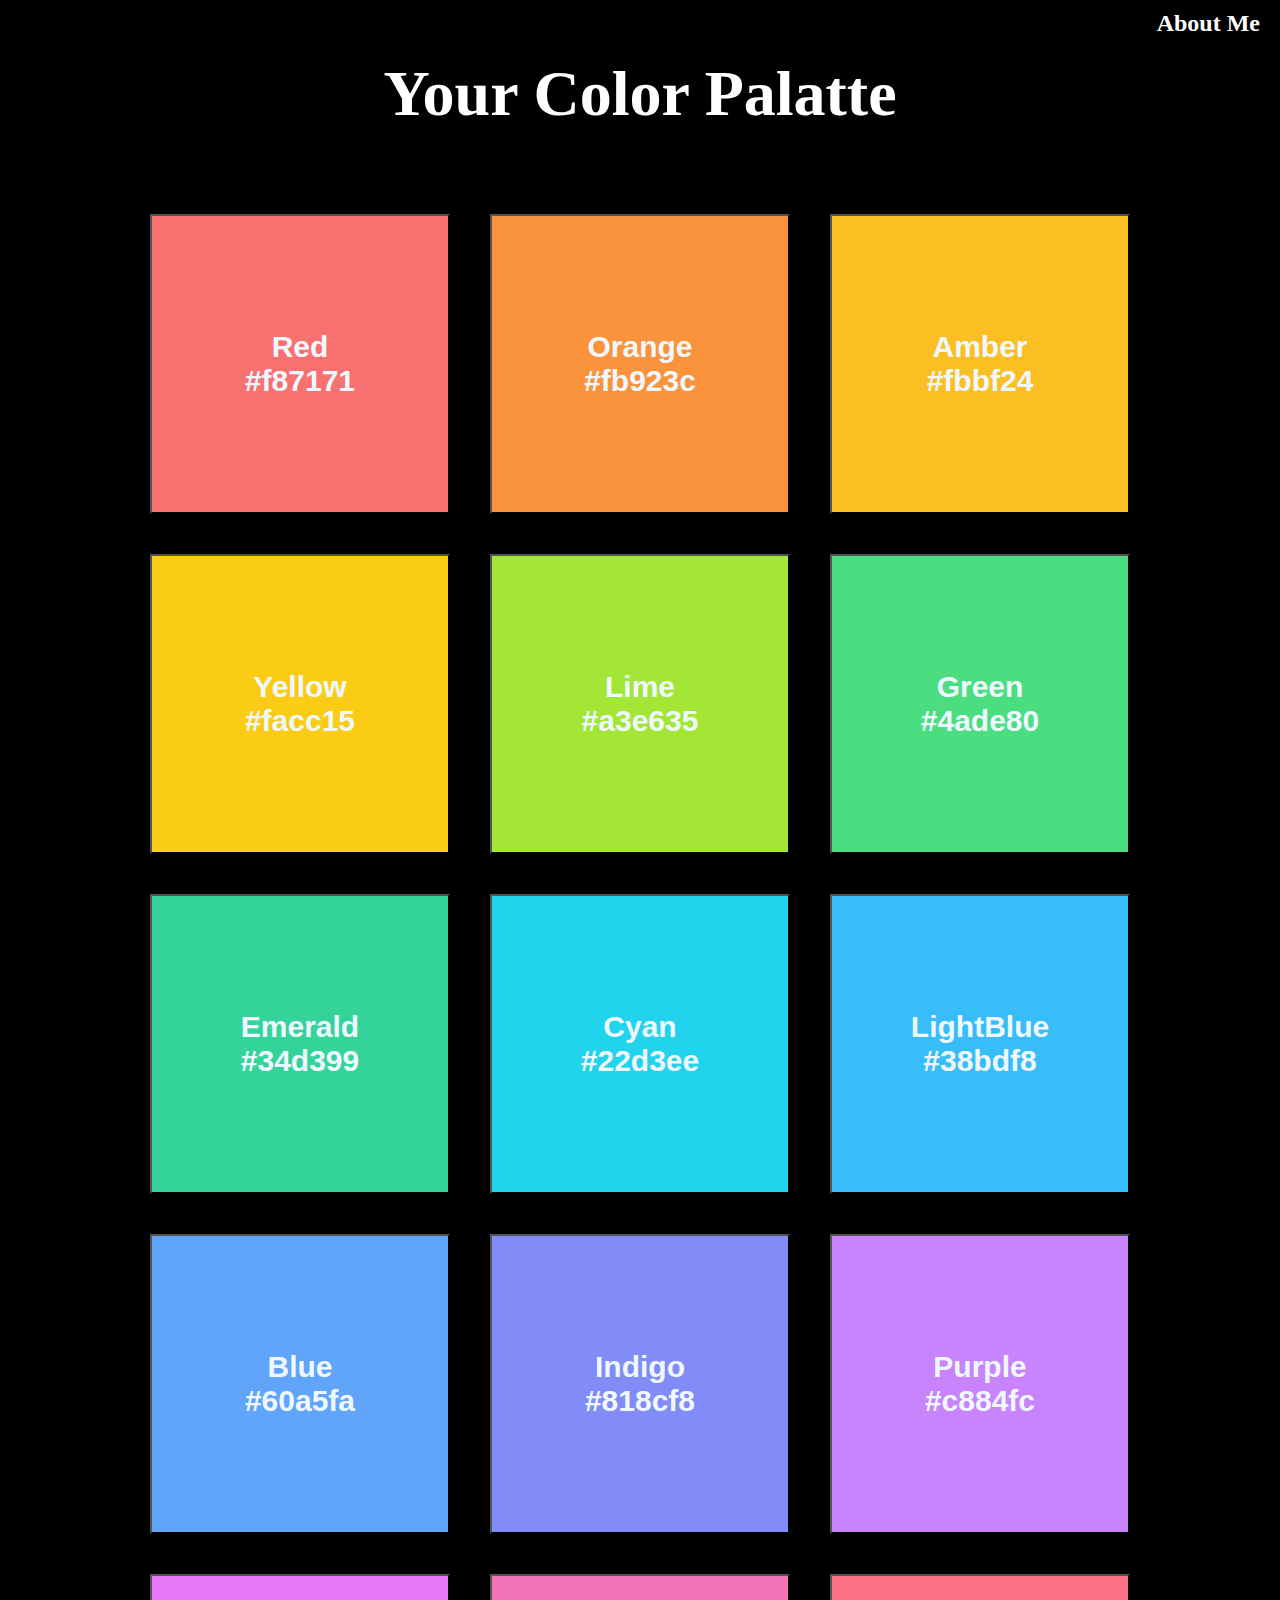
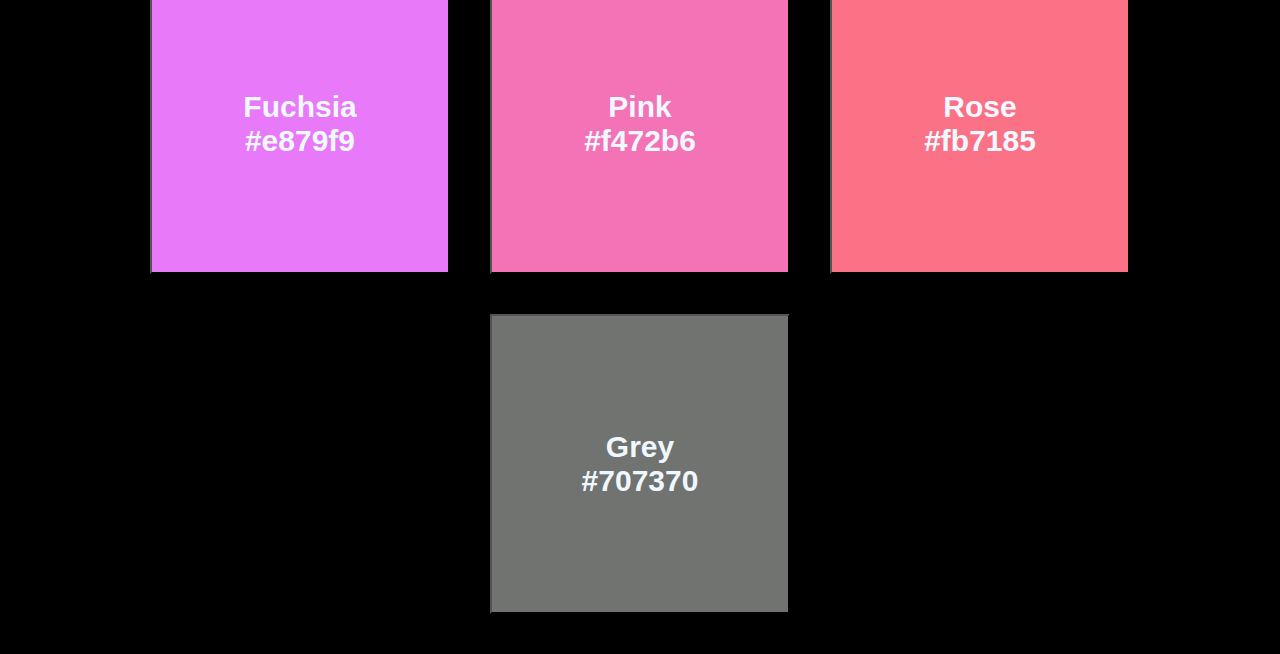
==== index.html @ 2b31de4a "Initial commit" ====
<!DOCTYPE html>
<html lang="en">
<head>
    <meta charset="UTF-8">
    <meta http-equiv="X-UA-Compatible" content="IE=edge">
    <meta name="viewport" content="width=device-width, initial-scale=1.0">
    <title>Document</title>
    <link rel="stylesheet" href="style.css">
</head>
<body>
    <a href="AboutMe.html" style="text-decoration: none">
        <h2 class="about">About Me</h2></a>
        <h1>Your Color Palatte</h1>
    <div class="container">
        <div class="cardContainer">
                <button class="btn"  style="background-color: #f87171;">Red<br>#f87171</button>
            </div>
            <div class="cardContainer">
                <button class="btn"  style="background-color: #fb923c;">Orange<br>#fb923c</button>
            </div>
            <div class="cardContainer">
                <button class="btn"  style="background-color: #fbbf24;">Amber<br>#fbbf24</button>
            </div>
            <div class="cardContainer">
                <button class="btn"  style="background-color: #facc15;">Yellow<br>#facc15</button>
            </div>
            <div class="cardContainer">
                <button class="btn"  style="background-color: #a3e635;">Lime<br>#a3e635</button>
            </div>
            <div class="cardContainer">
                <button class="btn"  style="background-color: #4ade80;">Green<br>#4ade80</button>
            </div>
            <div class="cardContainer">
                <button class="btn"  style="background-color: #34d399;">Emerald<br>#34d399</button>
            </div>
            <div class="cardContainer">
                <button class="btn"  style="background-color: #22d3ee;">Cyan<br>#22d3ee</button>
            </div>
            <div class="cardContainer">
                <button class="btn"  style="background-color: #38bdf8;">LightBlue<br>#38bdf8</button>
            </div>
            <div class="cardContainer">
                <button class="btn"  style="background-color: #60a5fa;">Blue<br>#60a5fa</button>
            </div>
            <div class="cardContainer">
                <button class="btn"  style="background-color: #818cf8;">Indigo<br>#818cf8</button>
            </div>
            <div class="cardContainer">
                <button class="btn"  style="background-color: #c884fc;">Purple<br>#c884fc</button>
            </div>
            <div class="cardContainer ">
                <button class="btn"  style="background-color: #e879f9;">Fuchsia<br>#e879f9</button>
            </div>
            <div class="cardContainer">
                <button class="btn"  style="background-color: #f472b6;">Pink<br>#f472b6</button>
            </div>
            <div class="cardContainer">
                <button class="btn"  style="background-color: #fb7185;">Rose<br>#fb7185</button>
            </div>
            <div class="cardContainer">
                <button class="btn" style="background-color: #707370" >Grey<br>#707370</button>
                
            </div>
        </div>
</body>
</html>
---- style.css ----
*{
    box-sizing: border-box;
}
body{
    margin: 0;
    background-color: black;
}
h1{
    text-align: center;
  font-size: 4rem;
  margin-top: 5px;
    color: #fff;
}

h2{
    text-align: right;
    color: #fff;
    align-content: center;
    align-items: center;
    margin-top: 10px;
    margin-right: 20px;
}
p{
    color: #fff;
    font-weight: 600;
}
.cardContainer{
    display: flex;
    flex-wrap: wrap;
    flex-direction: row;
    justify-content: center;

}
.container{
    padding: 20px;
    display: flex;
    flex-wrap: wrap;
    flex-direction: row;
    justify-content: center;
}
.btn{
    width: 300px;
    height: 300px;
    display: flex;
    flex-direction: column;
    justify-content: center;
    align-items: center;
    margin: 20px;
    color: aliceblue;
    font-weight: bold;
    font-size: 30px;
}
.btn:hover {
    transform: scale(1.1);
  }
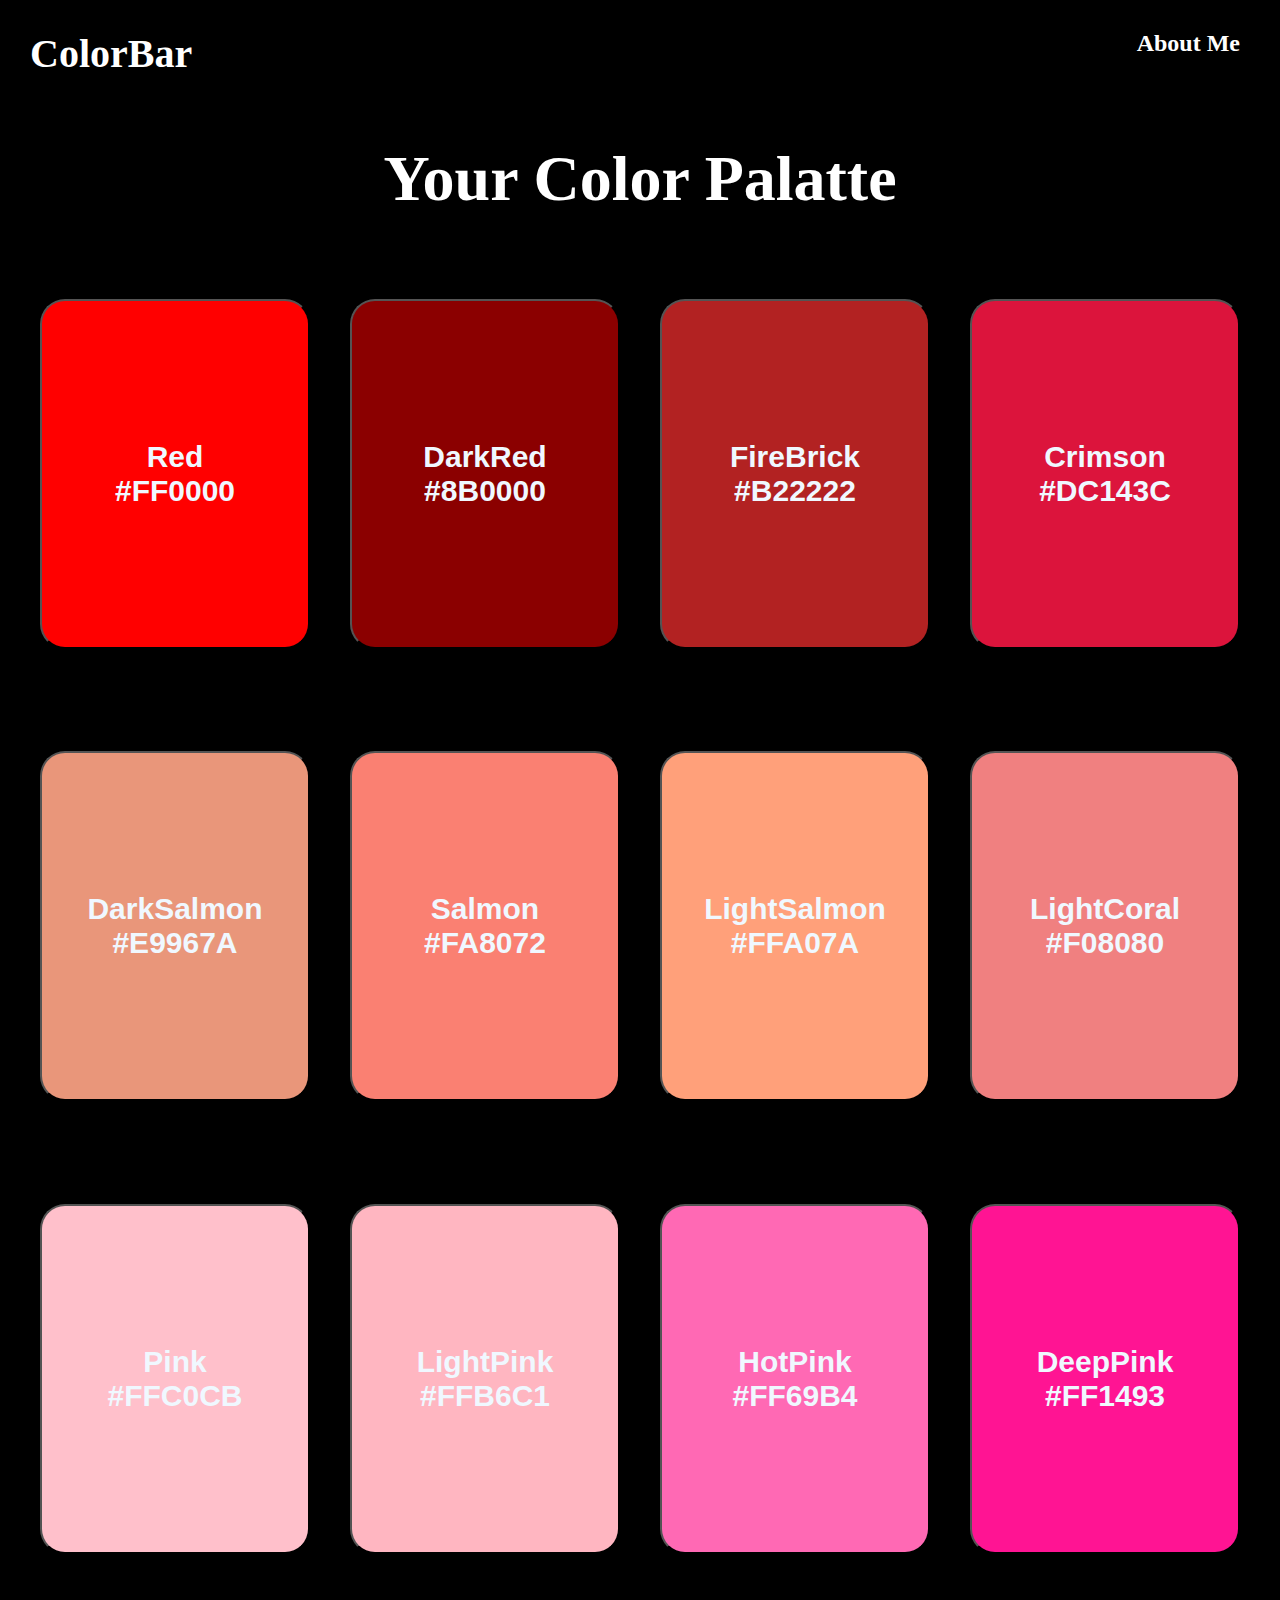
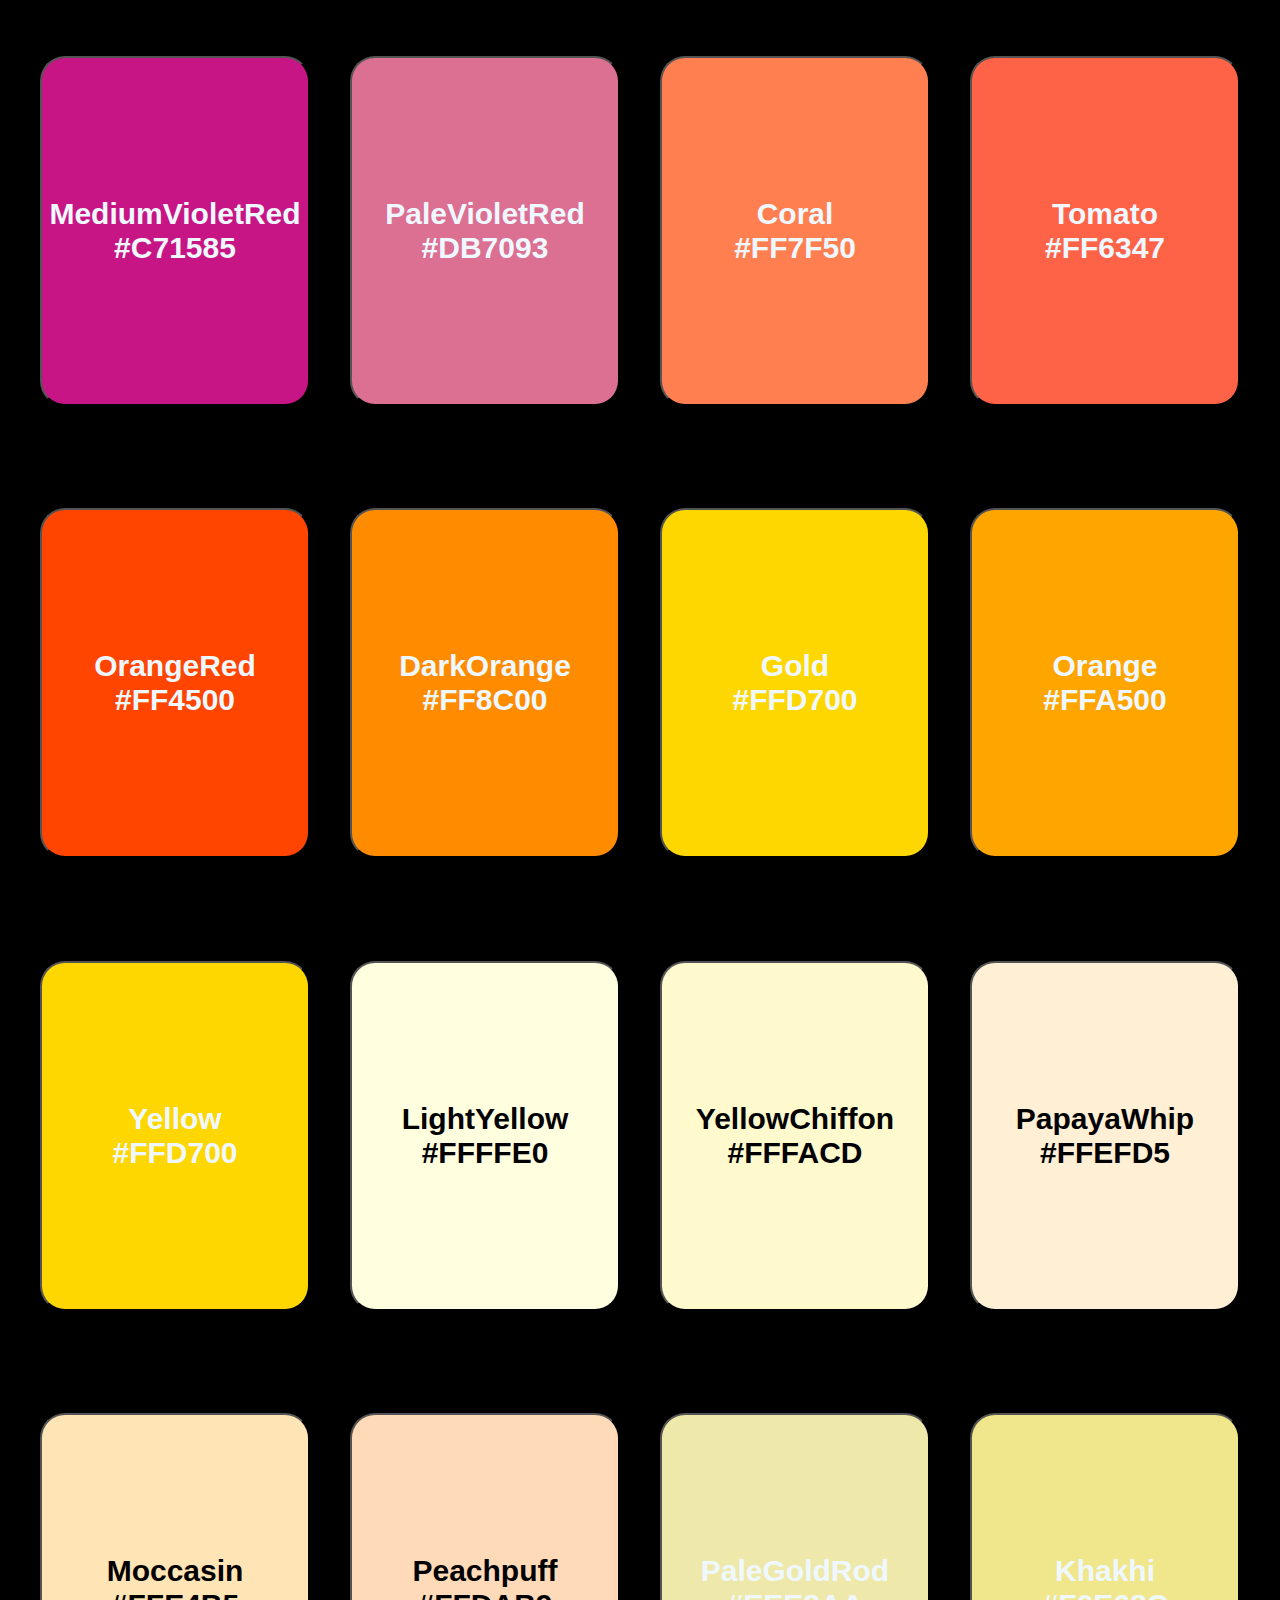
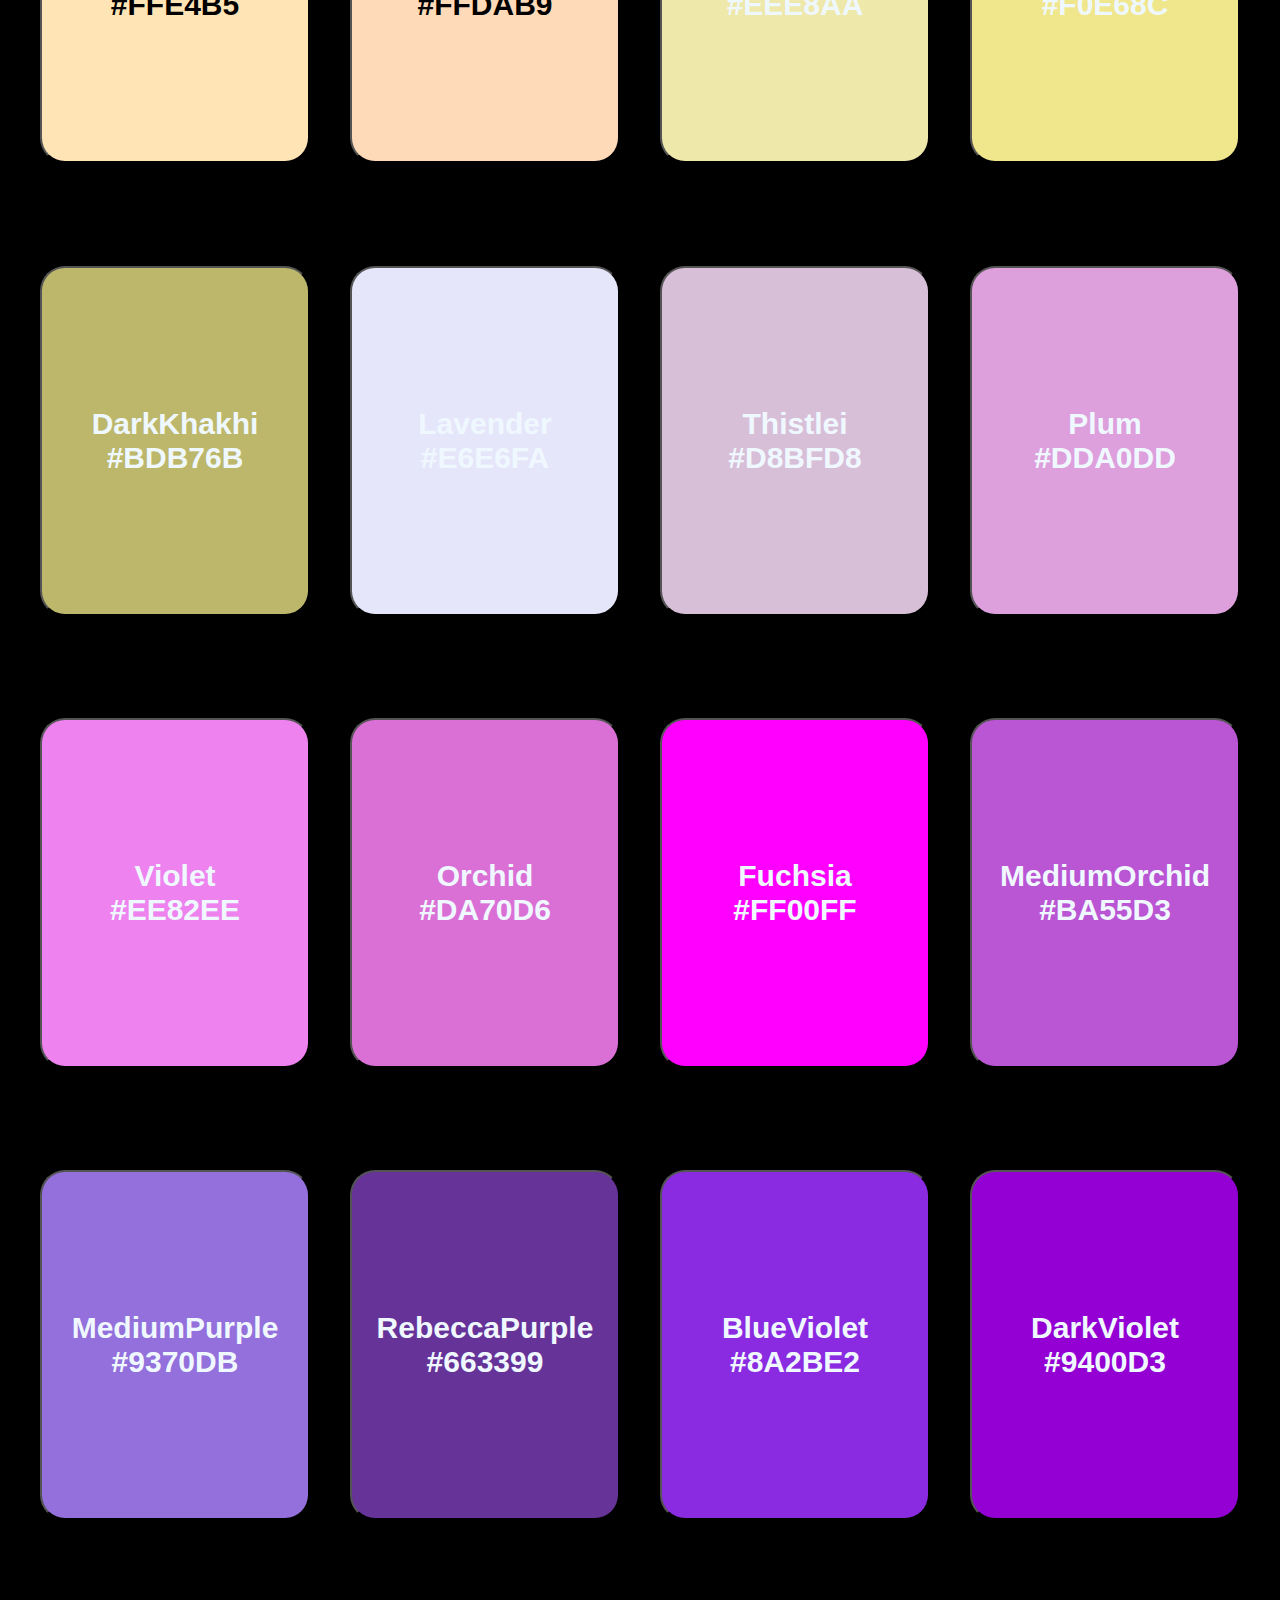
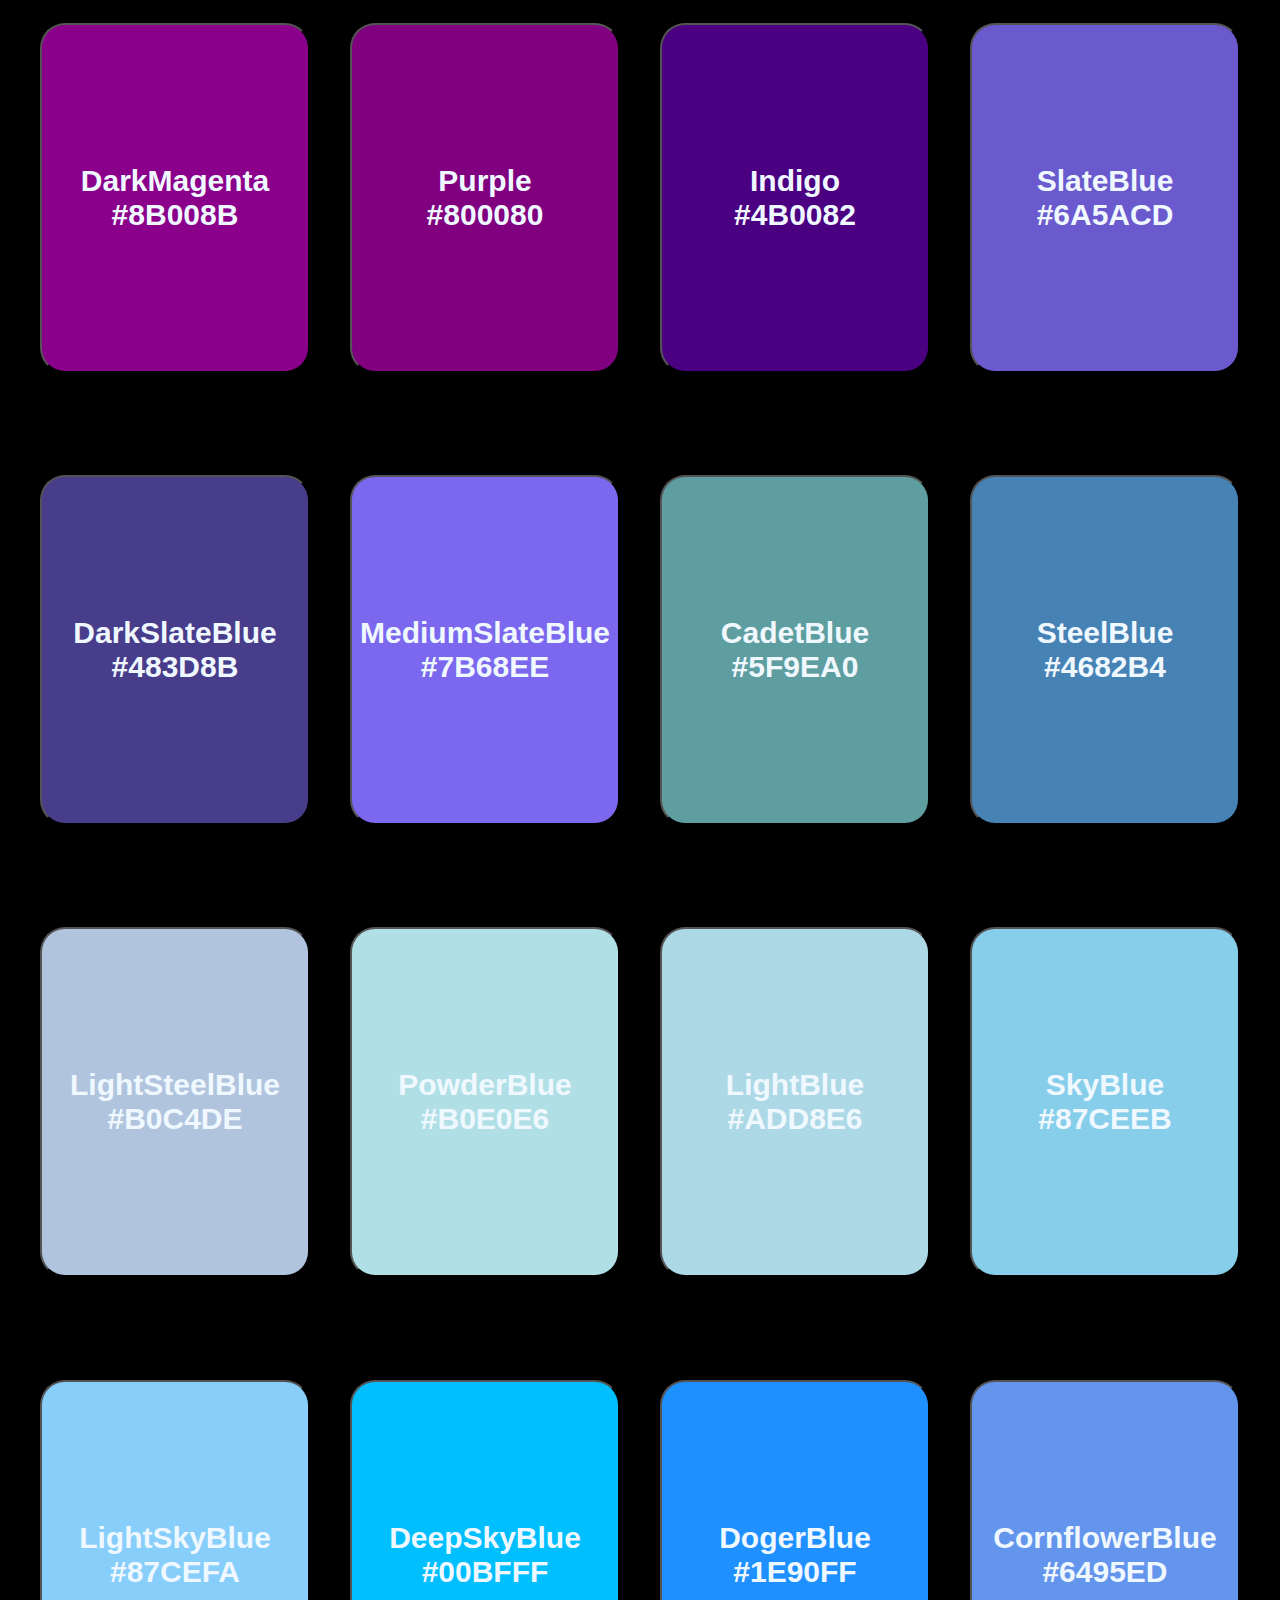
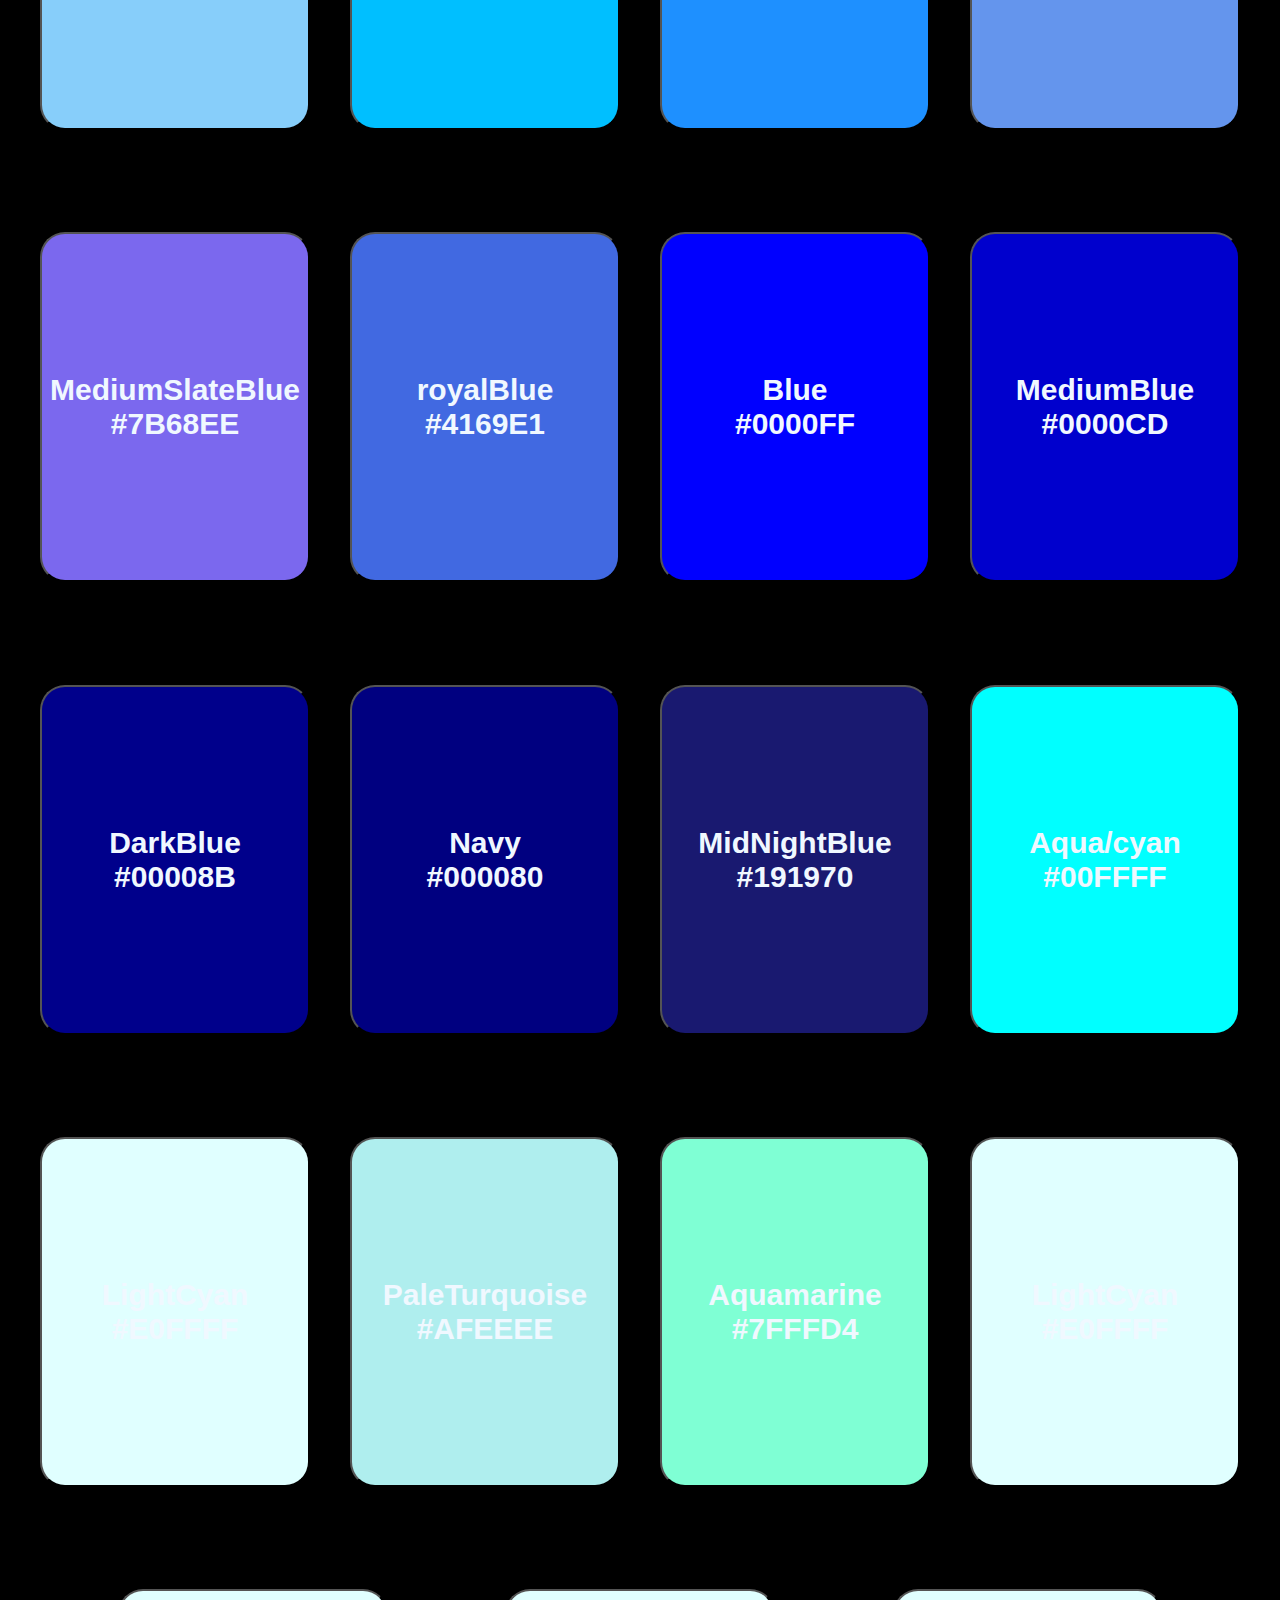
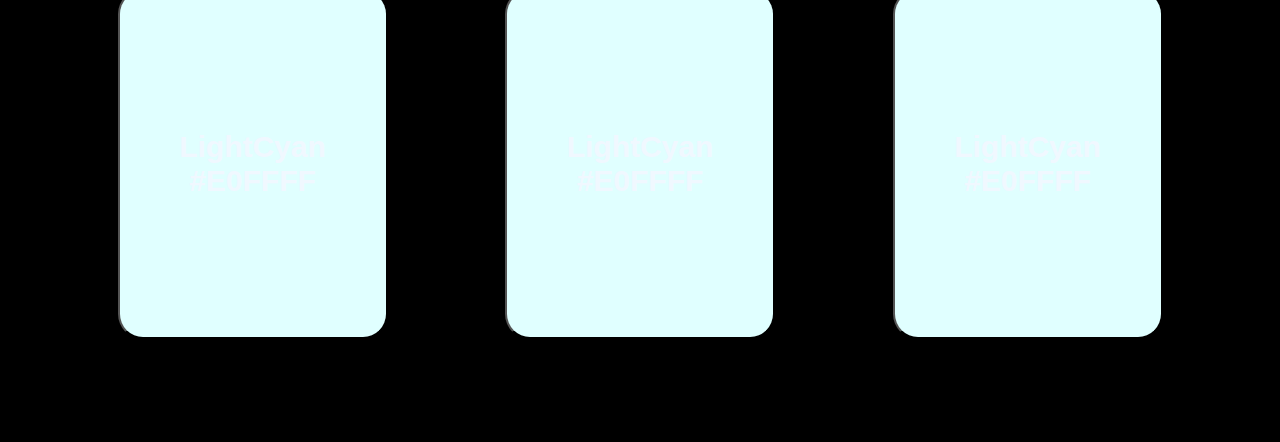
==== commit b4f9148f: "Adding new colors" ====
--- a/index.html
+++ b/index.html
@@ -4,63 +4,343 @@
     <meta charset="UTF-8">
     <meta http-equiv="X-UA-Compatible" content="IE=edge">
     <meta name="viewport" content="width=device-width, initial-scale=1.0">
-    <title>Document</title>
+    <title>ColorBar</title>
     <link rel="stylesheet" href="style.css">
+
+    <style>
+        /* width */
+        ::-webkit-scrollbar {
+          width: 20px;
+        }
+        
+        /* Track */
+        ::-webkit-scrollbar-track {
+          box-shadow: inset 0 0 5px grey; 
+          border-radius: 10px;
+        }
+         
+        /* Handle */
+        ::-webkit-scrollbar-thumb {
+          background: #D3D3D3; 
+          border-radius: 10px;
+        }
+        
+        /* Handle on hover */
+        ::-webkit-scrollbar-thumb:hover {
+          background:#808080; 
+        }
+        </style>
+
 </head>
 <body>
+    <nav class="navi">
+        <h3>ColorBar</h3>
     <a href="AboutMe.html" style="text-decoration: none">
-        <h2 class="about">About Me</h2></a>
+        <h2 class="about">About Me</h2></a></nav>
         <h1>Your Color Palatte</h1>
+
     <div class="container">
         <div class="cardContainer">
-                <button class="btn"  style="background-color: #f87171;">Red<br>#f87171</button>
-            </div>
-            <div class="cardContainer">
-                <button class="btn"  style="background-color: #fb923c;">Orange<br>#fb923c</button>
-            </div>
-            <div class="cardContainer">
-                <button class="btn"  style="background-color: #fbbf24;">Amber<br>#fbbf24</button>
-            </div>
-            <div class="cardContainer">
-                <button class="btn"  style="background-color: #facc15;">Yellow<br>#facc15</button>
-            </div>
-            <div class="cardContainer">
-                <button class="btn"  style="background-color: #a3e635;">Lime<br>#a3e635</button>
-            </div>
-            <div class="cardContainer">
-                <button class="btn"  style="background-color: #4ade80;">Green<br>#4ade80</button>
-            </div>
-            <div class="cardContainer">
-                <button class="btn"  style="background-color: #34d399;">Emerald<br>#34d399</button>
-            </div>
-            <div class="cardContainer">
-                <button class="btn"  style="background-color: #22d3ee;">Cyan<br>#22d3ee</button>
-            </div>
-            <div class="cardContainer">
-                <button class="btn"  style="background-color: #38bdf8;">LightBlue<br>#38bdf8</button>
-            </div>
-            <div class="cardContainer">
-                <button class="btn"  style="background-color: #60a5fa;">Blue<br>#60a5fa</button>
-            </div>
-            <div class="cardContainer">
-                <button class="btn"  style="background-color: #818cf8;">Indigo<br>#818cf8</button>
-            </div>
-            <div class="cardContainer">
-                <button class="btn"  style="background-color: #c884fc;">Purple<br>#c884fc</button>
-            </div>
+                <button class="btn" style="background-color: #FF0000;" data-color="#FF0000"> Red<br>#FF0000</button>
+                    <p class="copy_alert text">Copied✅</p> 
+            </div>
+            <div class="cardContainer">
+                <button class="btn"  style="background-color: #8B0000;" data-color="#8B0000">DarkRed<br>#8B0000</button>
+                <div><p class="copy_alert text">Copied✅</p></div>
+            </div>
+            <div class="cardContainer">
+                <button class="btn"  style="background-color: #B22222;" data-color="#B22222">FireBrick<br>#B22222</button>
+                <div><p class="copy_alert text">Copied✅</p></div>
+            </div>
+            <div class="cardContainer">
+                <button class="btn"  style="background-color: #DC143C;" data-color="#DC143C">Crimson<br>#DC143C</button>
+                <div><p class="copy_alert text">Copied✅</p></div>
+            </div>
+            <div class="cardContainer">
+                <button class="btn"  style="background-color: #E9967A;" data-color="#E9967A">DarkSalmon<br>#E9967A</button>
+                <div><p class="copy_alert text">Copied✅</p></div>
+            </div>
+            <div class="cardContainer">
+                <button class="btn"  style="background-color: #FA8072;" data-color="#FA8072">Salmon<br>#FA8072</button>
+                <div><p class="copy_alert text">Copied✅</p></div>
+            </div>
+            <div class="cardContainer">
+                <button class="btn"  style="background-color: #FFA07A;" data-color="#FFA07A">LightSalmon<br>#FFA07A</button>
+                <div><p class="copy_alert text">Copied✅</p></div>
+            </div>
+            <div class="cardContainer">
+                <button class="btn"  style="background-color: #F08080;" data-color="#F08080" >LightCoral<br>#F08080</button>
+                <p class="copy_alert text">Copied✅</p>
+            </div>
+
+            <div class="cardContainer">
+                <button class="btn"  style="background-color: #FFC0CB;" data-color="#FFC0CB">Pink<br>#FFC0CB</button>
+                <p class="copy_alert text">Copied✅</p>
+            </div>
+
+            <div class="cardContainer">
+                <button class="btn"  style="background-color: #FFB6C1;" data-color="#FFB6C1">LightPink<br>#FFB6C1</button>
+                <p class="copy_alert text">Copied✅</p>
+            </div>
+
+            <div class="cardContainer">
+                <button class="btn"  style="background-color: #FF69B4;" data-color="#FF69B4">HotPink<br>#FF69B4</button>
+                <div><p class="copy_alert text">Copied✅</p></div>
+            </div>
+
+            <div class="cardContainer">
+                <button class="btn"  style="background-color: #FF1493;" data-color="#FF1493">DeepPink<br>#FF1493</button>
+                <div><p class="copy_alert text">Copied✅</p></div>
+            </div>
+            <div class="cardContainer">
+                <button class="btn"  style="background-color: #C71585;" data-color="#C71585">MediumVioletRed<br>#C71585</button>
+                <div><p class="copy_alert text">Copied✅</p></div>
+            </div>
+
+            <div class="cardContainer">
+                <button class="btn"  style="background-color: #DB7093;" data-color="#DB7093">PaleVioletRed<br>#DB7093</button>
+                <div><p class="copy_alert text">Copied✅</p></div>
+
+            </div>
+
+            <div class="cardContainer">
+                <button class="btn"  style="background-color: #FF7F50;" data-color="#FF7F50">Coral<br>#FF7F50</button>
+                <div><p class="copy_alert text">Copied✅</p></div>
+            </div>
+
+            <div class="cardContainer">
+                <button class="btn"  style="background-color: #FF6347;" data-color="#FF6347">Tomato<br>#FF6347</button>
+                <div><p class="copy_alert text">Copied✅</p></div>
+            </div>
+
+            <div class="cardContainer">
+                <button class="btn"  style="background-color: #FF4500;" data-color="#FF4500">OrangeRed<br>#FF4500</button>
+                <div><p class="copy_alert text">Copied✅</p></div>
+            </div>
+
+            <div class="cardContainer">
+                <button class="btn"  style="background-color: #FF8C00;" data-color="#FF8C00">DarkOrange<br>#FF8C00</button>
+                <div><p class="copy_alert text">Copied✅</p></div>
+            </div>
+
             <div class="cardContainer ">
-                <button class="btn"  style="background-color: #e879f9;">Fuchsia<br>#e879f9</button>
-            </div>
-            <div class="cardContainer">
-                <button class="btn"  style="background-color: #f472b6;">Pink<br>#f472b6</button>
-            </div>
-            <div class="cardContainer">
-                <button class="btn"  style="background-color: #fb7185;">Rose<br>#fb7185</button>
-            </div>
-            <div class="cardContainer">
-                <button class="btn" style="background-color: #707370" >Grey<br>#707370</button>
-                
-            </div>
+                <button class="btn"  style="background-color: #FFD700;" data-color="#FFD700">Gold<br>#FFD700</button>
+                <div><p class="copy_alert text">Copied✅</p></div>
+            </div>
+
+            <div class="cardContainer">
+                <button class="btn"  style="background-color: #FFA500;" data-color="#FFA500">Orange<br>#FFA500</button>
+                <div><p class="copy_alert text">Copied✅</p></div>
+            </div>
+
+            <div class="cardContainer">
+                <button class="btn"  style="background-color: #FFD700;" data-color="#FFD700">Yellow<br>#FFD700</button>
+                <div><p class="copy_alert text">Copied✅</p></div>
+            </div>
+
+            <div class="cardContainer">
+                <button class="btn" style="background-color: #FFFFE0;color: black;" data-color="#FFFFE0" >LightYellow<br>#FFFFE0</button>
+                <div><p class="copy_alert text">Copied✅</p></div>
+            </div>
+            <div class="cardContainer">
+                <button class="btn" style="background-color: #FFFACD;color: black;" data-color="#FFFACD" >YellowChiffon<br>#FFFACD</button>
+                <div><p class="copy_alert text">Copied✅</p></div>
+            </div>
+            <div class="cardContainer">
+                <button class="btn" style="background-color: #FFEFD5;color: black;" data-color="#FFEFD5" >PapayaWhip<br>#FFEFD5</button>
+                <div><p class="copy_alert text">Copied✅</p></div>
+            </div>
+            <div class="cardContainer">
+                <button class="btn" style="background-color: #FFE4B5;color: black;" data-color="#FFE4B5" >Moccasin<br>#FFE4B5</button>
+                <div><p class="copy_alert text">Copied✅</p></div>
+            </div>
+            <div class="cardContainer">
+                <button class="btn" style="background-color: #FFDAB9;color: black;" data-color="#FFDAB9" >Peachpuff<br>#FFDAB9</button>
+                <div><p class="copy_alert text">Copied✅</p></div>
+            </div>
+            <div class="cardContainer">
+                <button class="btn" style="background-color: #EEE8AA;" data-color="#EEE8AA" >PaleGoldRod<br>#EEE8AA</button>
+                <div><p class="copy_alert text">Copied✅</p></div>
+            </div>
+            <div class="cardContainer">
+                <button class="btn" style="background-color: #F0E68C;" data-color="#F0E68C" >Khakhi<br>#F0E68C</button>
+                <div><p class="copy_alert text">Copied✅</p></div>
+            </div>
+            <div class="cardContainer">
+                <button class="btn" style="background-color: #BDB76B;" data-color="#BDB76B" >DarkKhakhi<br>#BDB76B</button>
+                <div><p class="copy_alert text">Copied✅</p></div>
+            </div>
+            <div class="cardContainer">
+                <button class="btn" style="background-color: #E6E6FA;" data-color="#E6E6FA" >Lavender<br>#E6E6FA</button>
+                <div><p class="copy_alert text">Copied✅</p></div>
+            </div>
+            <div class="cardContainer">
+                <button class="btn" style="background-color: #D8BFD8;" data-color="#D8BFD8" >Thistlei<br>#D8BFD8</button>
+                <div><p class="copy_alert text">Copied✅</p></div>
+            </div>
+            <div class="cardContainer">
+                <button class="btn" style="background-color: #DDA0DD;" data-color="#DDA0DD" >Plum<br>#DDA0DD</button>
+                <div><p class="copy_alert text">Copied✅</p></div>
+            </div>
+            <div class="cardContainer">
+                <button class="btn" style="background-color: #EE82EE;" data-color="#EE82EE" >Violet<br>#EE82EE</button>
+                <div><p class="copy_alert text">Copied✅</p></div>
+            </div>
+            <div class="cardContainer">
+                <button class="btn" style="background-color: #DA70D6;" data-color="#DA70D6" >Orchid<br>#DA70D6</button>
+                <div><p class="copy_alert text">Copied✅</p></div>
+            </div>
+            <div class="cardContainer">
+                <button class="btn" style="background-color: #FF00FF;" data-color="#FF00FF" >Fuchsia<br>#FF00FF</button>
+                <div><p class="copy_alert text">Copied✅</p></div>
+            </div>
+            <div class="cardContainer">
+                <button class="btn" style="background-color: #BA55D3;" data-color="#BA55D3" >MediumOrchid<br>#BA55D3</button>
+                <div><p class="copy_alert text">Copied✅</p></div>
+            </div>
+            <div class="cardContainer">
+                <button class="btn" style="background-color: #9370DB;" data-color="#9370DB" >MediumPurple<br>#9370DB</button>
+                <div><p class="copy_alert text">Copied✅</p></div>
+            </div>
+            <div class="cardContainer">
+                <button class="btn" style="background-color: #663399;" data-color="#663399" >RebeccaPurple<br>#663399</button>
+                <div><p class="copy_alert text">Copied✅</p></div>
+            </div>
+            <div class="cardContainer">
+                <button class="btn" style="background-color: 	#8A2BE2;" data-color="#8A2BE2" >BlueViolet<br>#8A2BE2</button>
+                <div><p class="copy_alert text">Copied✅</p></div>
+            </div>
+            <div class="cardContainer">
+                <button class="btn" style="background-color: 	#9400D3;" data-color="#9400D3" >DarkViolet<br>#9400D3</button>
+                <div><p class="copy_alert text">Copied✅</p></div>
+            </div>
+            <div class="cardContainer">
+                <button class="btn" style="background-color: 	#8B008B;" data-color="#8B008B" >DarkMagenta<br>#8B008B</button>
+                <div><p class="copy_alert text">Copied✅</p></div>
+            </div>
+            <div class="cardContainer">
+                <button class="btn" style="background-color: 	#800080;" data-color="#800080" >Purple<br>#800080</button>
+                <div><p class="copy_alert text">Copied✅</p></div>
+            </div>
+            <div class="cardContainer">
+                <button class="btn" style="background-color: 	#4B0082;" data-color="#4B0082" >Indigo<br>#4B0082</button>
+                <div><p class="copy_alert text">Copied✅</p></div>
+            </div>
+            <div class="cardContainer">
+                <button class="btn" style="background-color: 	#6A5ACD;" data-color="#6A5ACD" >SlateBlue<br>#6A5ACD</button>
+                <div><p class="copy_alert text">Copied✅</p></div>
+            </div>
+            <div class="cardContainer">
+                <button class="btn" style="background-color: 	#483D8B;" data-color="#483D8B" >DarkSlateBlue<br>#483D8B</button>
+                <div><p class="copy_alert text">Copied✅</p></div>
+            </div>
+            <div class="cardContainer">
+                <button class="btn" style="background-color: 	#7B68EE;" data-color="#7B68EE" >MediumSlateBlue<br>#7B68EE</button>
+                <div><p class="copy_alert text">Copied✅</p></div>
+            </div>
+            <div class="cardContainer">
+                <button class="btn" style="background-color: 	#5F9EA0;" data-color="#5F9EA0" >CadetBlue<br>#5F9EA0</button>
+                <div><p class="copy_alert text">Copied✅</p></div>
+            </div>
+            <div class="cardContainer">
+                <button class="btn" style="background-color: 	#4682B4;" data-color="#4682B4" >SteelBlue<br>#4682B4</button>
+                <div><p class="copy_alert text">Copied✅</p></div>
+            </div>
+            <div class="cardContainer">
+                <button class="btn" style="background-color: 	#B0C4DE;" data-color="#B0C4DE" >LightSteelBlue<br>#B0C4DE</button>
+                <div><p class="copy_alert text">Copied✅</p></div>
+            </div>
+            <div class="cardContainer">
+                <button class="btn" style="background-color: 	#B0E0E6;" data-color="#B0E0E6" >PowderBlue<br>#B0E0E6</button>
+                <div><p class="copy_alert text">Copied✅</p></div>
+            </div>
+            <div class="cardContainer">
+                <button class="btn" style="background-color: 	#ADD8E6;" data-color="#ADD8E6" >LightBlue<br>#ADD8E6</button>
+                <div><p class="copy_alert text">Copied✅</p></div>
+            </div>
+            <div class="cardContainer">
+                <button class="btn" style="background-color: 	#87CEEB;" data-color="#87CEEB" >SkyBlue<br>#87CEEB</button>
+                <div><p class="copy_alert text">Copied✅</p></div>
+            </div>
+            <div class="cardContainer">
+                <button class="btn" style="background-color: 	#87CEFA;" data-color="#87CEFA" >LightSkyBlue<br>#87CEFA</button>
+                <div><p class="copy_alert text">Copied✅</p></div>
+            </div>
+            <div class="cardContainer">
+                <button class="btn" style="background-color: 	#00BFFF;" data-color="#00BFFF" >DeepSkyBlue<br>#00BFFF</button>
+                <div><p class="copy_alert text">Copied✅</p></div>
+            </div>
+            <div class="cardContainer">
+                <button class="btn" style="background-color: 	#1E90FF;" data-color="#1E90FF" >DogerBlue<br>#1E90FF</button>
+                <div><p class="copy_alert text">Copied✅</p></div>
+            </div>
+            <div class="cardContainer">
+                <button class="btn" style="background-color: 	#6495ED;" data-color="#6495ED" >CornflowerBlue<br>#6495ED</button>
+                <div><p class="copy_alert text">Copied✅</p></div>
+            </div>
+            <div class="cardContainer">
+                <button class="btn" style="background-color: 	#7B68EE;" data-color="#7B68EE" >MediumSlateBlue<br>#7B68EE</button>
+                <div><p class="copy_alert text">Copied✅</p></div>
+            </div>
+            <div class="cardContainer">
+                <button class="btn" style="background-color: 	#4169E1;" data-color="#4169E1" >royalBlue<br>#4169E1</button>
+                <div><p class="copy_alert text">Copied✅</p></div>
+            </div>
+            <div class="cardContainer">
+                <button class="btn" style="background-color: 	#0000FF;" data-color="#0000FF" >Blue<br>#0000FF</button>
+                <div><p class="copy_alert text">Copied✅</p></div>
+            </div>
+            <div class="cardContainer">
+                <button class="btn" style="background-color: 	#0000CD;" data-color="#0000CD" >MediumBlue<br>#0000CD</button>
+                <div><p class="copy_alert text">Copied✅</p></div>
+            </div>
+            <div class="cardContainer">
+                <button class="btn" style="background-color: 	#00008B;" data-color="#00008B" >DarkBlue<br>#00008B</button>
+                <div><p class="copy_alert text">Copied✅</p></div>
+            </div>
+            <div class="cardContainer">
+                <button class="btn" style="background-color: 	#000080;" data-color="#000080" >Navy<br>#000080</button>
+                <div><p class="copy_alert text">Copied✅</p></div>
+            </div>
+            <div class="cardContainer">
+                <button class="btn" style="background-color: 	#191970;" data-color="#191970" >MidNightBlue<br>#191970</button>
+                <div><p class="copy_alert text">Copied✅</p></div>
+            </div>
+            <div class="cardContainer">
+                <button class="btn" style="background-color: 	#00FFFF;" data-color="#00FFFF" >Aqua/cyan<br>#00FFFF</button>
+                <div><p class="copy_alert text">Copied✅</p></div>
+            </div>
+            <div class="cardContainer">
+                <button class="btn" style="background-color: 	#E0FFFF;" data-color="#E0FFFF" >LightCyan<br>#E0FFFF</button>
+                <div><p class="copy_alert text">Copied✅</p></div>
+            </div>
+            <div class="cardContainer">
+                <button class="btn" style="background-color: 	#AFEEEE;" data-color="#AFEEEE" >PaleTurquoise<br>#AFEEEE</button>
+                <div><p class="copy_alert text">Copied✅</p></div>
+            </div>
+            <div class="cardContainer">
+                <button class="btn" style="background-color: 	#7FFFD4;" data-color="#7FFFD4" >Aquamarine<br>#7FFFD4</button>
+                <div><p class="copy_alert text">Copied✅</p></div>
+            </div>
+            <div class="cardContainer">
+                <button class="btn" style="background-color: 	#E0FFFF;" data-color="#E0FFFF" >LightCyan<br>#E0FFFF</button>
+                <div><p class="copy_alert text">Copied✅</p></div>
+            </div>
+            <div class="cardContainer">
+                <button class="btn" style="background-color: 	#E0FFFF;" data-color="#E0FFFF" >LightCyan<br>#E0FFFF</button>
+                <div><p class="copy_alert text">Copied✅</p></div>
+            </div>
+            <div class="cardContainer">
+                <button class="btn" style="background-color: 	#E0FFFF;" data-color="#E0FFFF" >LightCyan<br>#E0FFFF</button>
+                <div><p class="copy_alert text">Copied✅</p></div>
+            </div>
+            <div class="cardContainer">
+                <button class="btn" style="background-color: 	#E0FFFF;" data-color="#E0FFFF" >LightCyan<br>#E0FFFF</button>
+                <div><p class="copy_alert text">Copied✅</p></div>
+            </div>
+
         </div>
-</body>
+        <script src="./script.js"></script>
+
+    </body>
 </html>--- a/style.css
+++ b/style.css
@@ -4,6 +4,13 @@
 body{
     margin: 0;
     background-color: black;
+}
+.navi{
+    display: flex;
+  flex-direction: row;
+  justify-content: space-between;
+  padding: 20px;
+ 
 }
 h1{
     text-align: center;
@@ -12,22 +19,33 @@
     color: #fff;
 }
 
-h2{
+ h2{
     text-align: right;
     color: #fff;
     align-content: center;
     align-items: center;
     margin-top: 10px;
     margin-right: 20px;
+} 
+h3{
+    color: #fff;
+    font-family:cursive;
+    font-size: 40px;
+    margin-left: 10px;
+    margin-top: 10px;  
 }
-p{
-    color: #fff;
-    font-weight: 600;
+p {
+    text-align: center;
+     color: #fff;
+     font-family: 'Courier New', Courier, monospace;
+     font-weight: bold;
+     font-size: larger;
+   
 }
 .cardContainer{
     display: flex;
     flex-wrap: wrap;
-    flex-direction: row;
+    flex-direction:column;
     justify-content: center;
 
 }
@@ -36,11 +54,12 @@
     display: flex;
     flex-wrap: wrap;
     flex-direction: row;
-    justify-content: center;
+    justify-content: space-evenly;
+   
 }
 .btn{
-    width: 300px;
-    height: 300px;
+    width: 270px;
+    height: 350px;
     display: flex;
     flex-direction: column;
     justify-content: center;
@@ -49,7 +68,11 @@
     color: aliceblue;
     font-weight: bold;
     font-size: 30px;
+    border-radius: 25px;
 }
 .btn:hover {
     transform: scale(1.1);
   }
+  .container .text{
+    visibility: hidden;
+  }
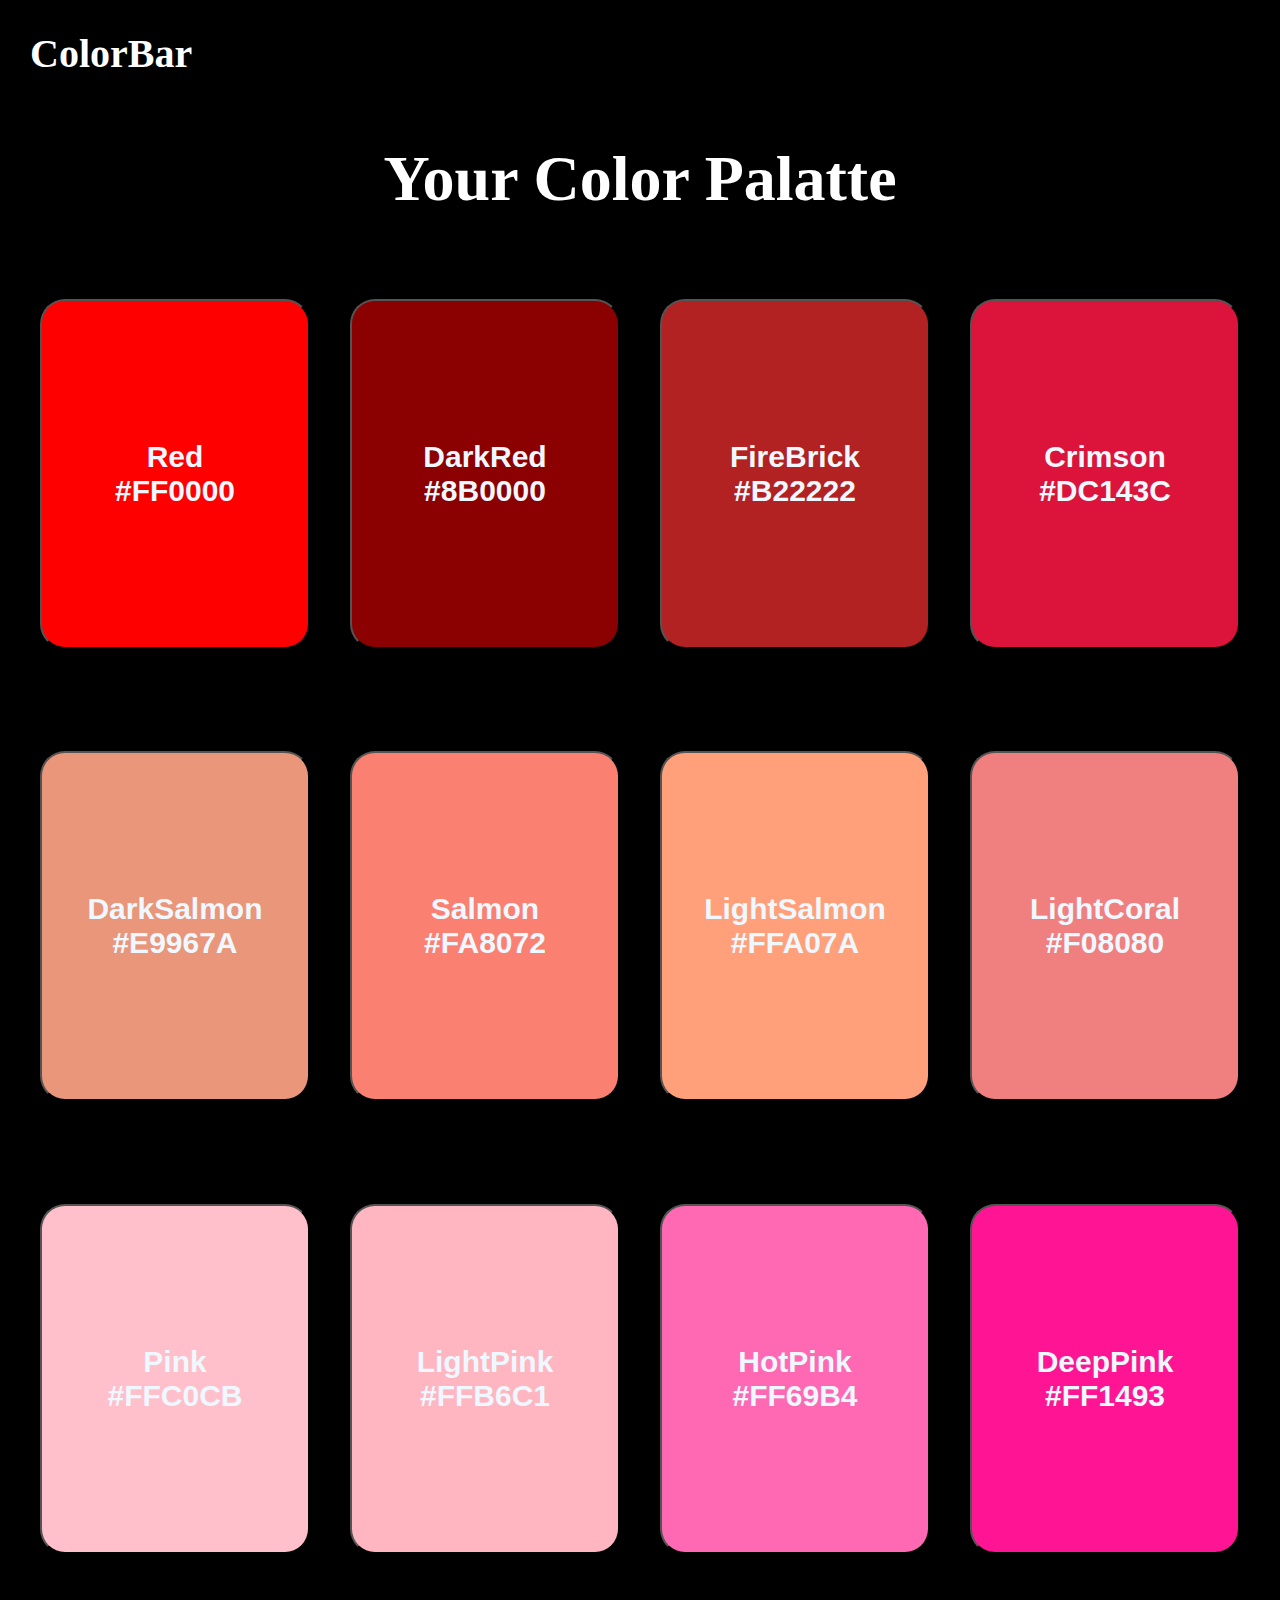
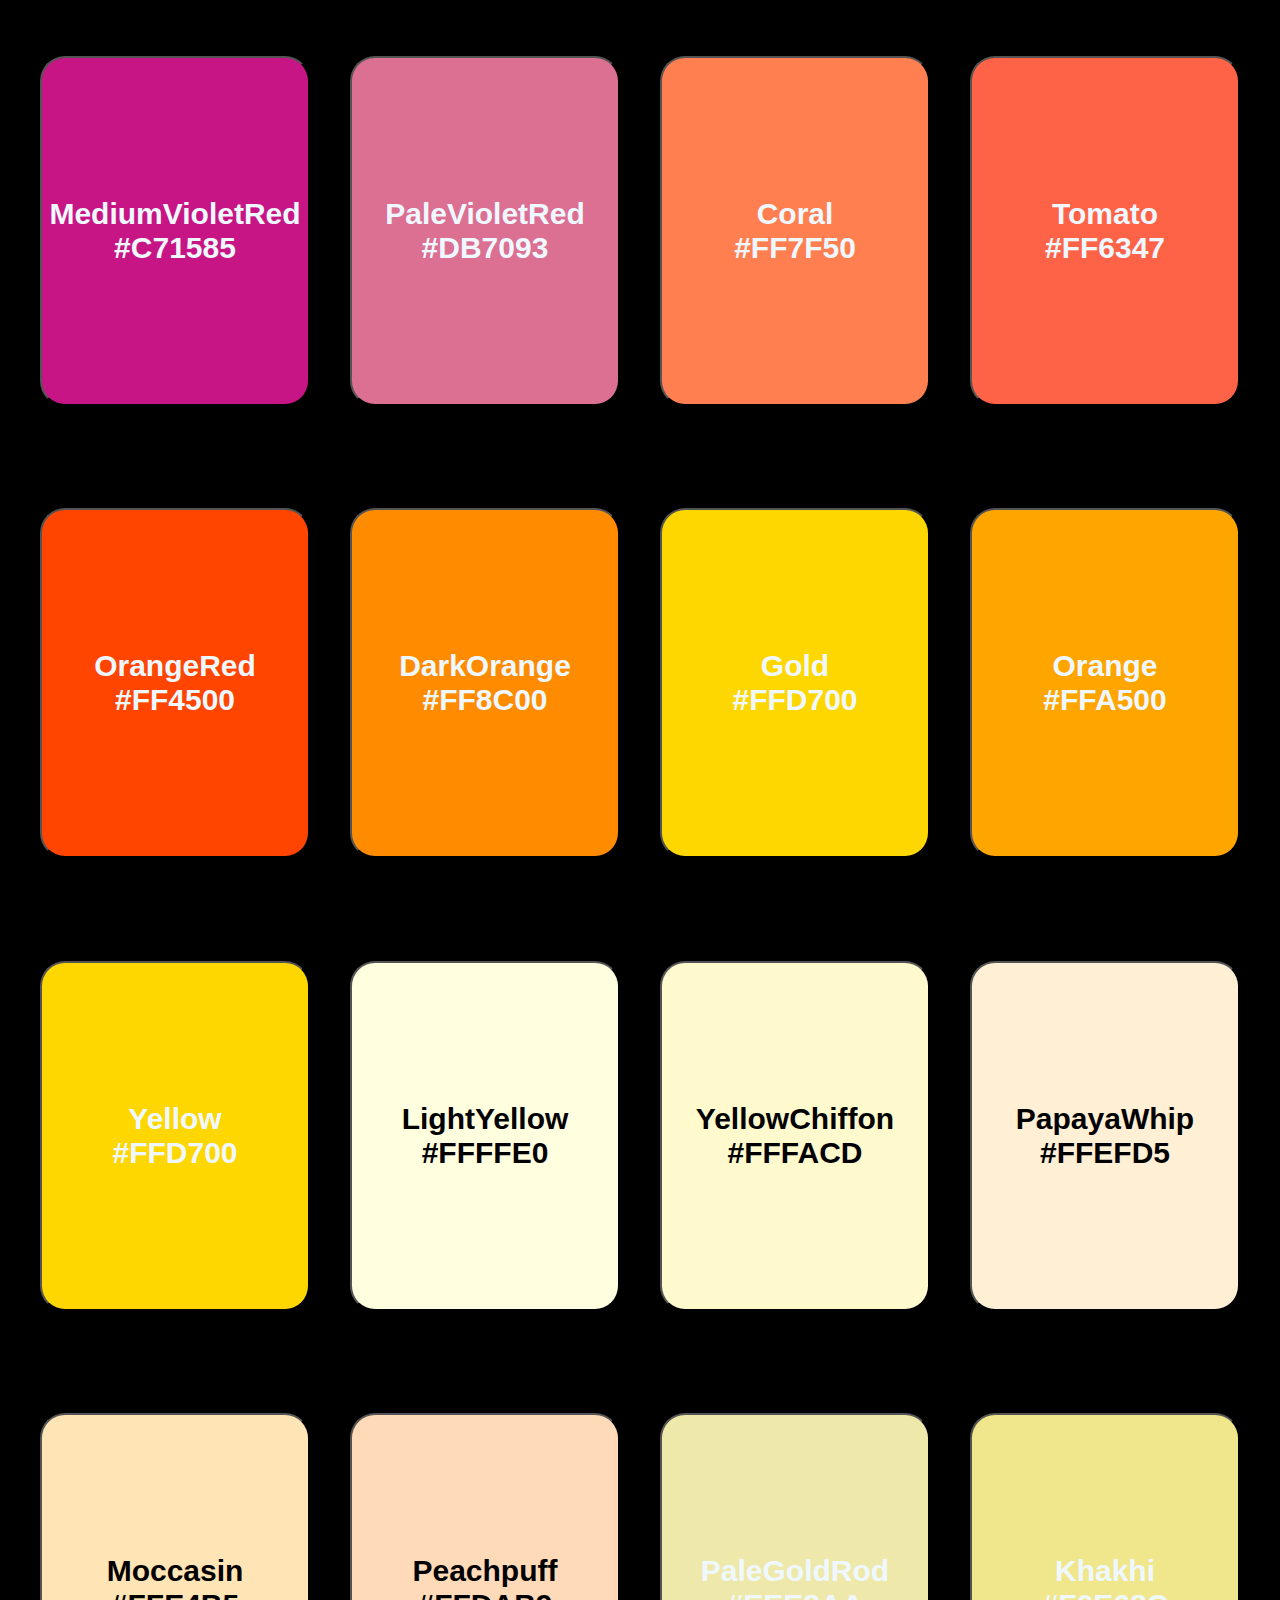
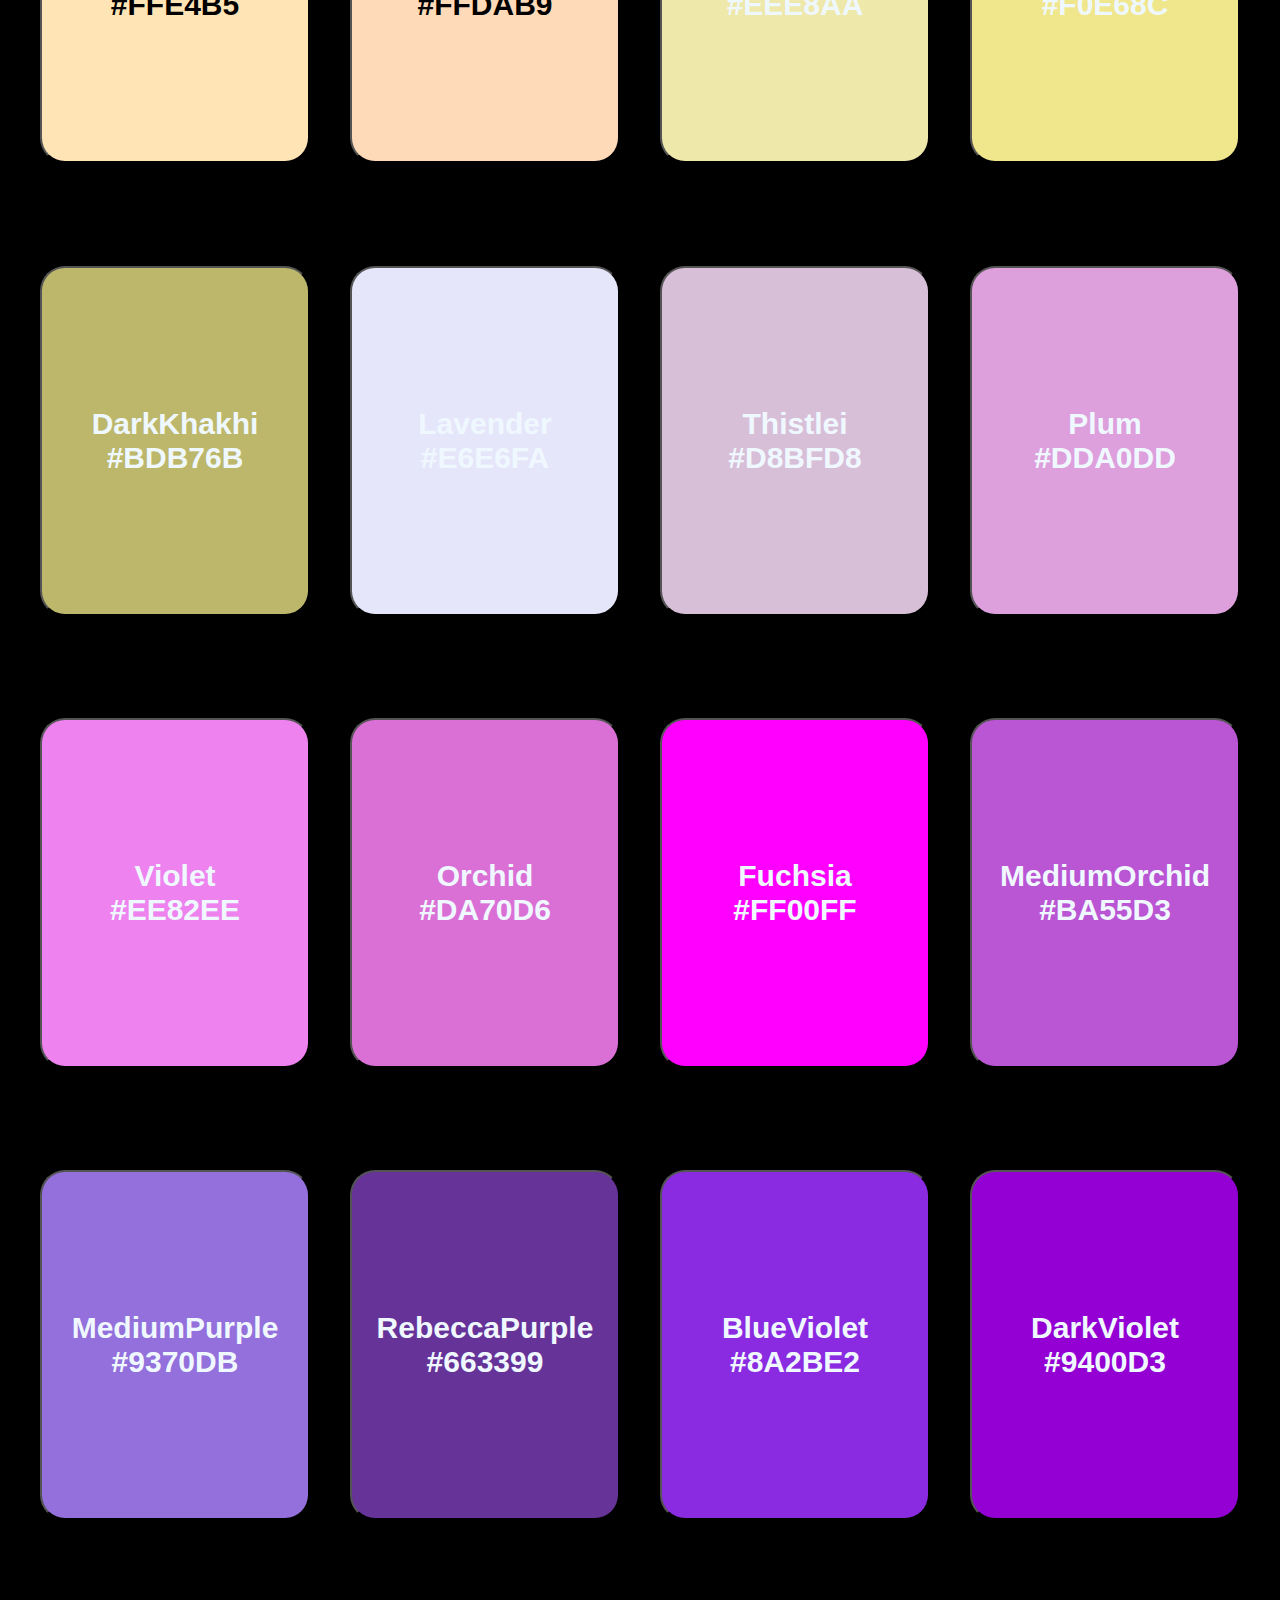
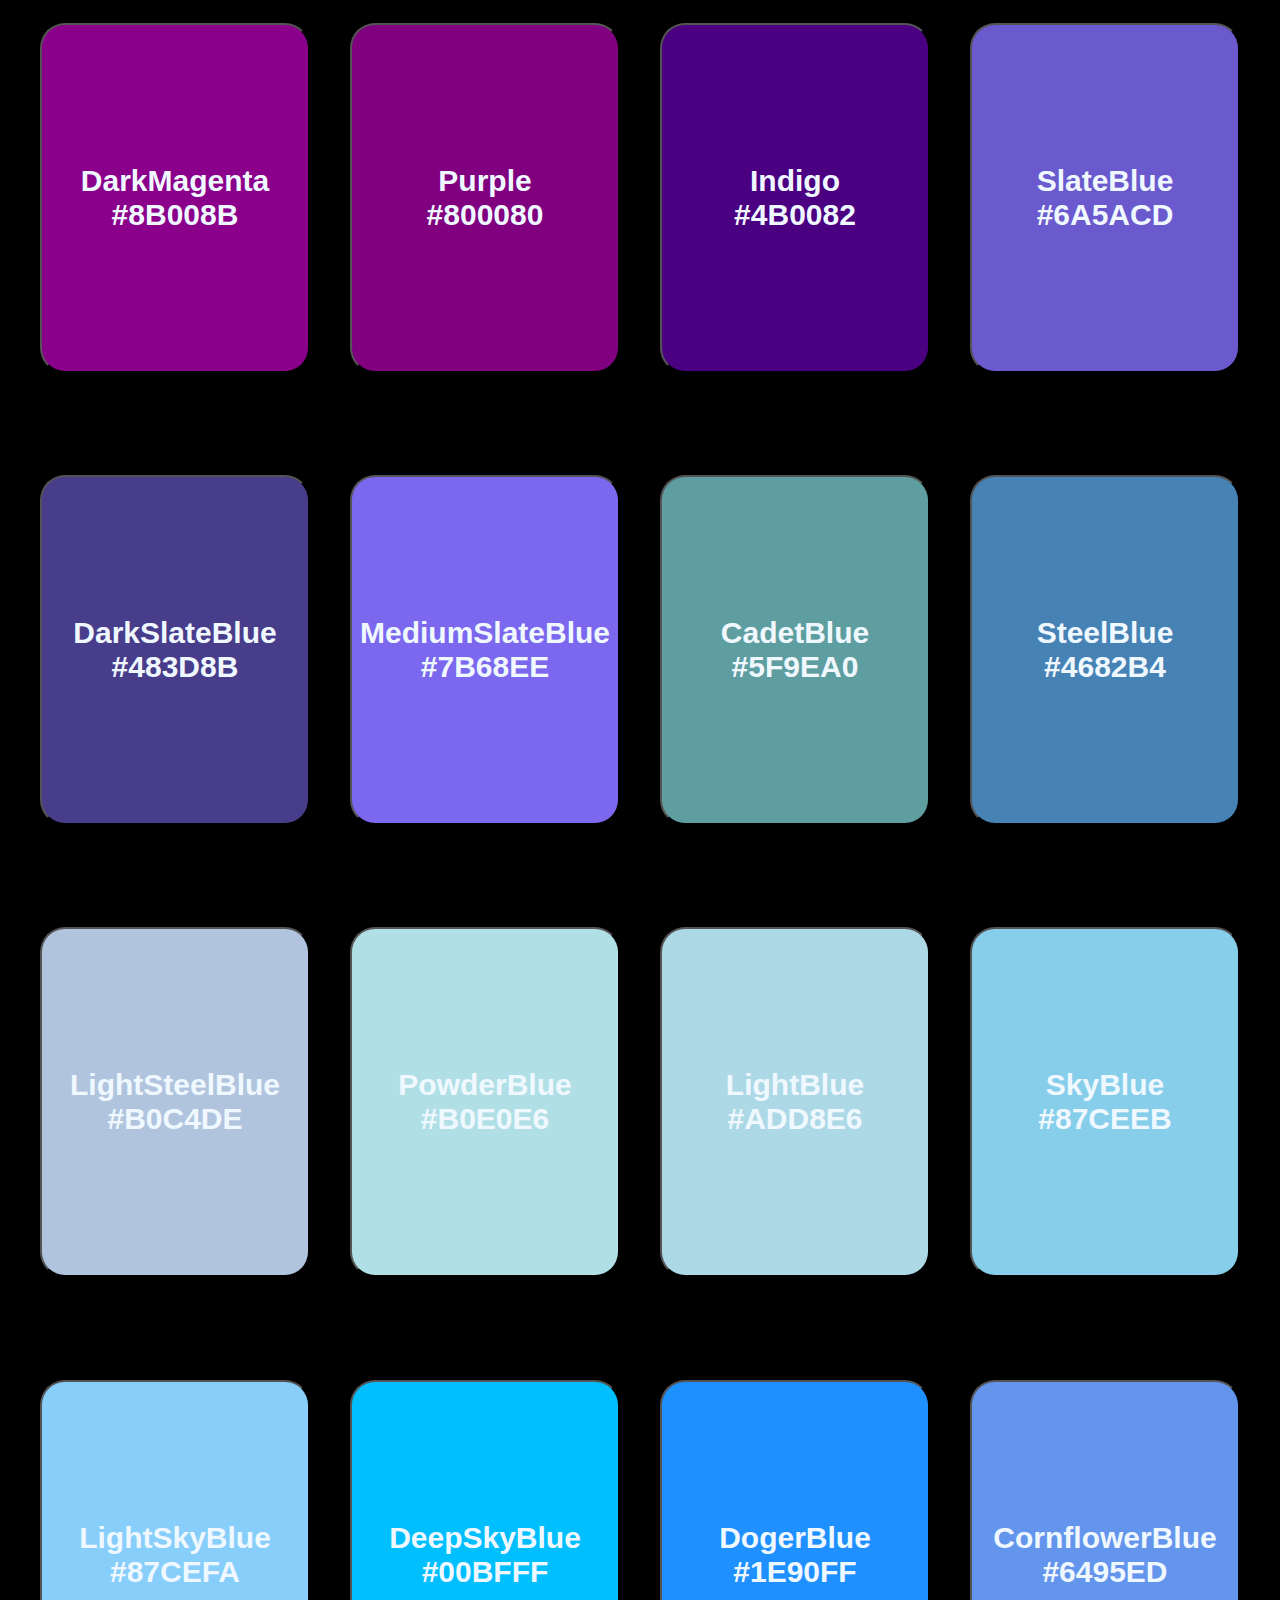
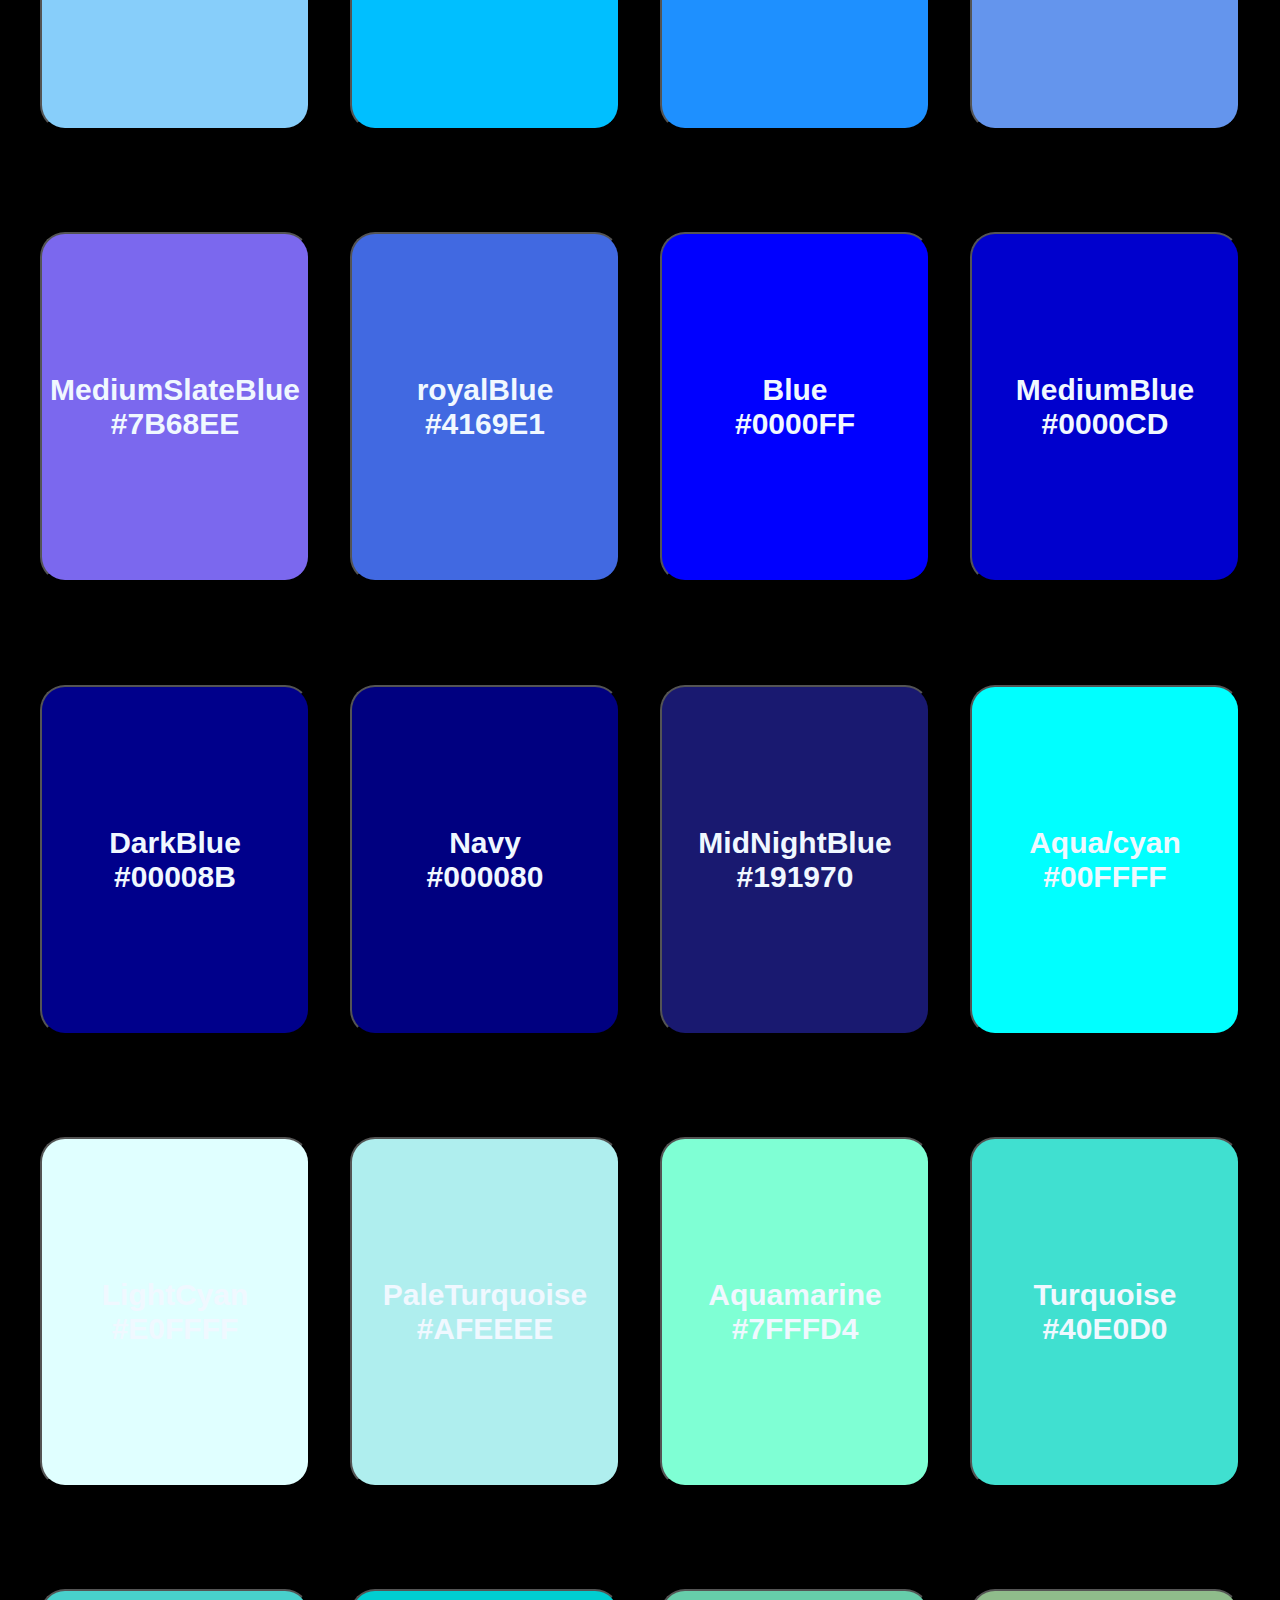
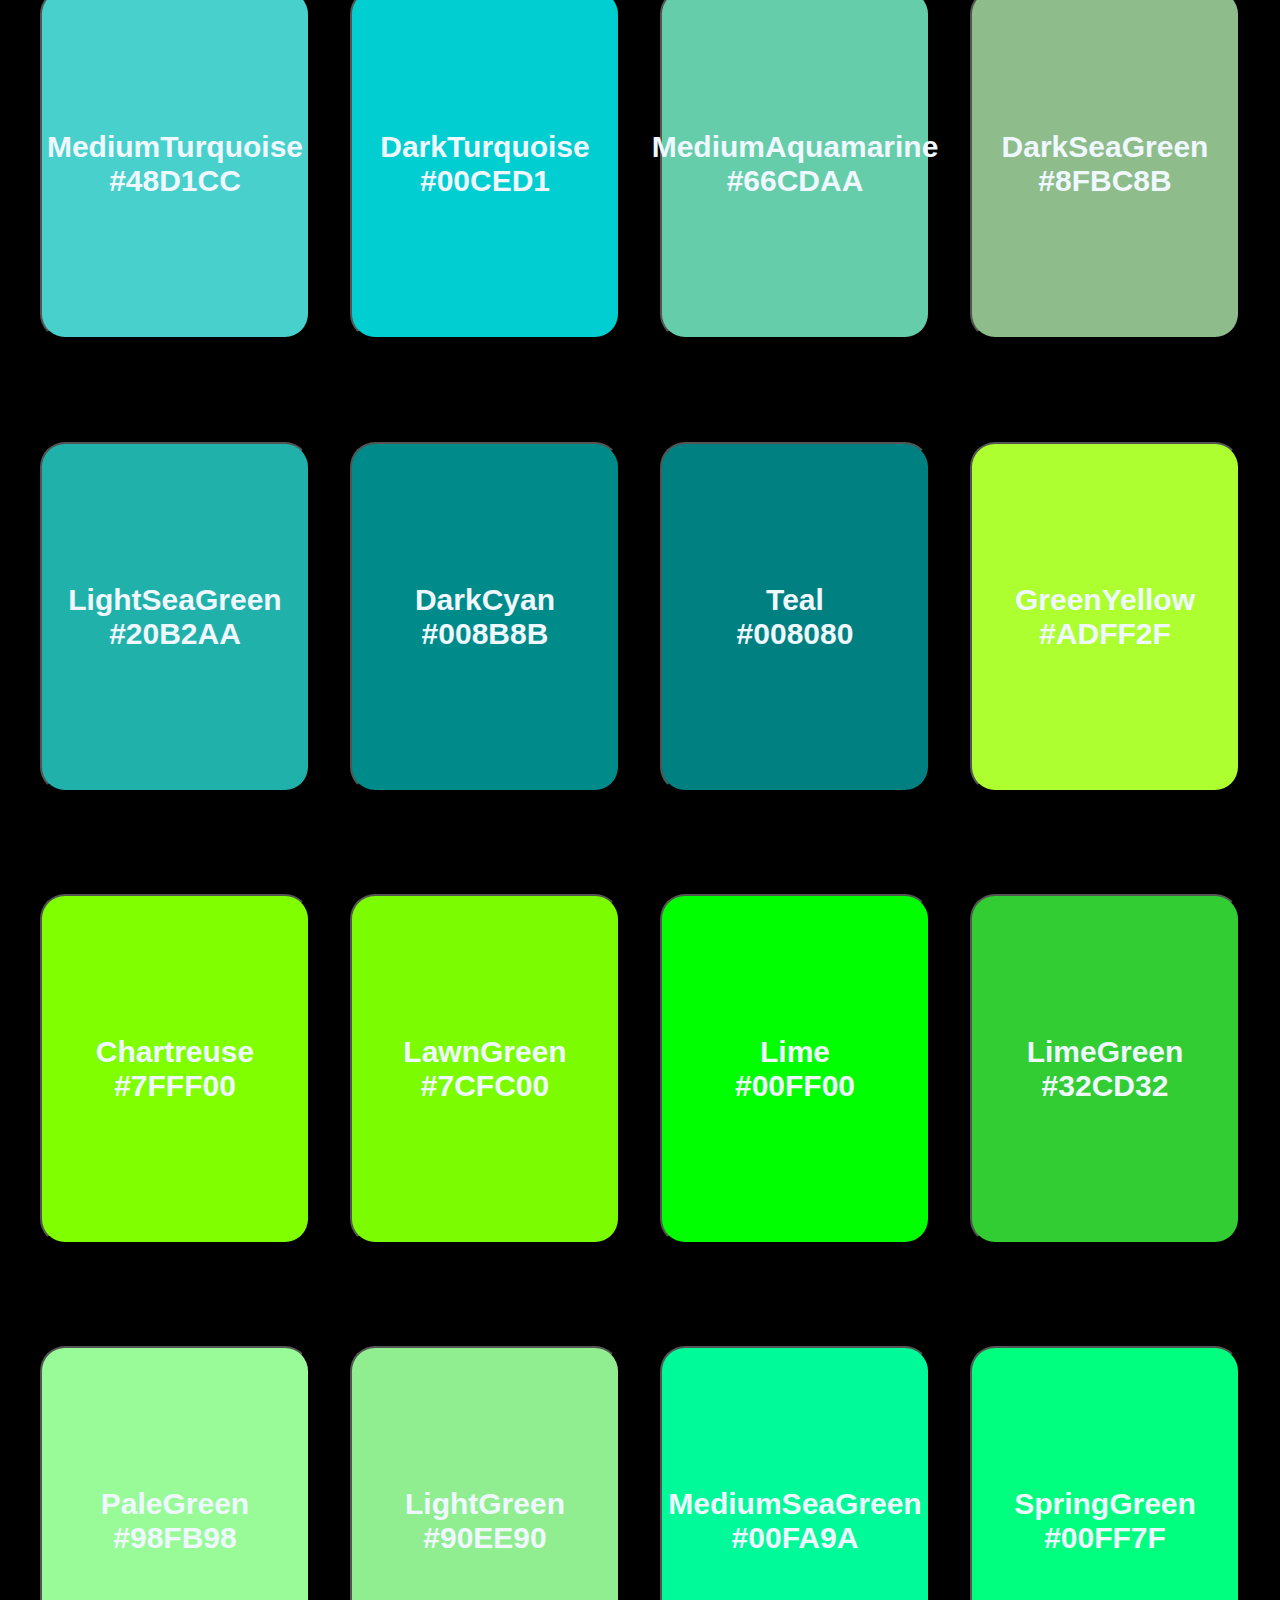
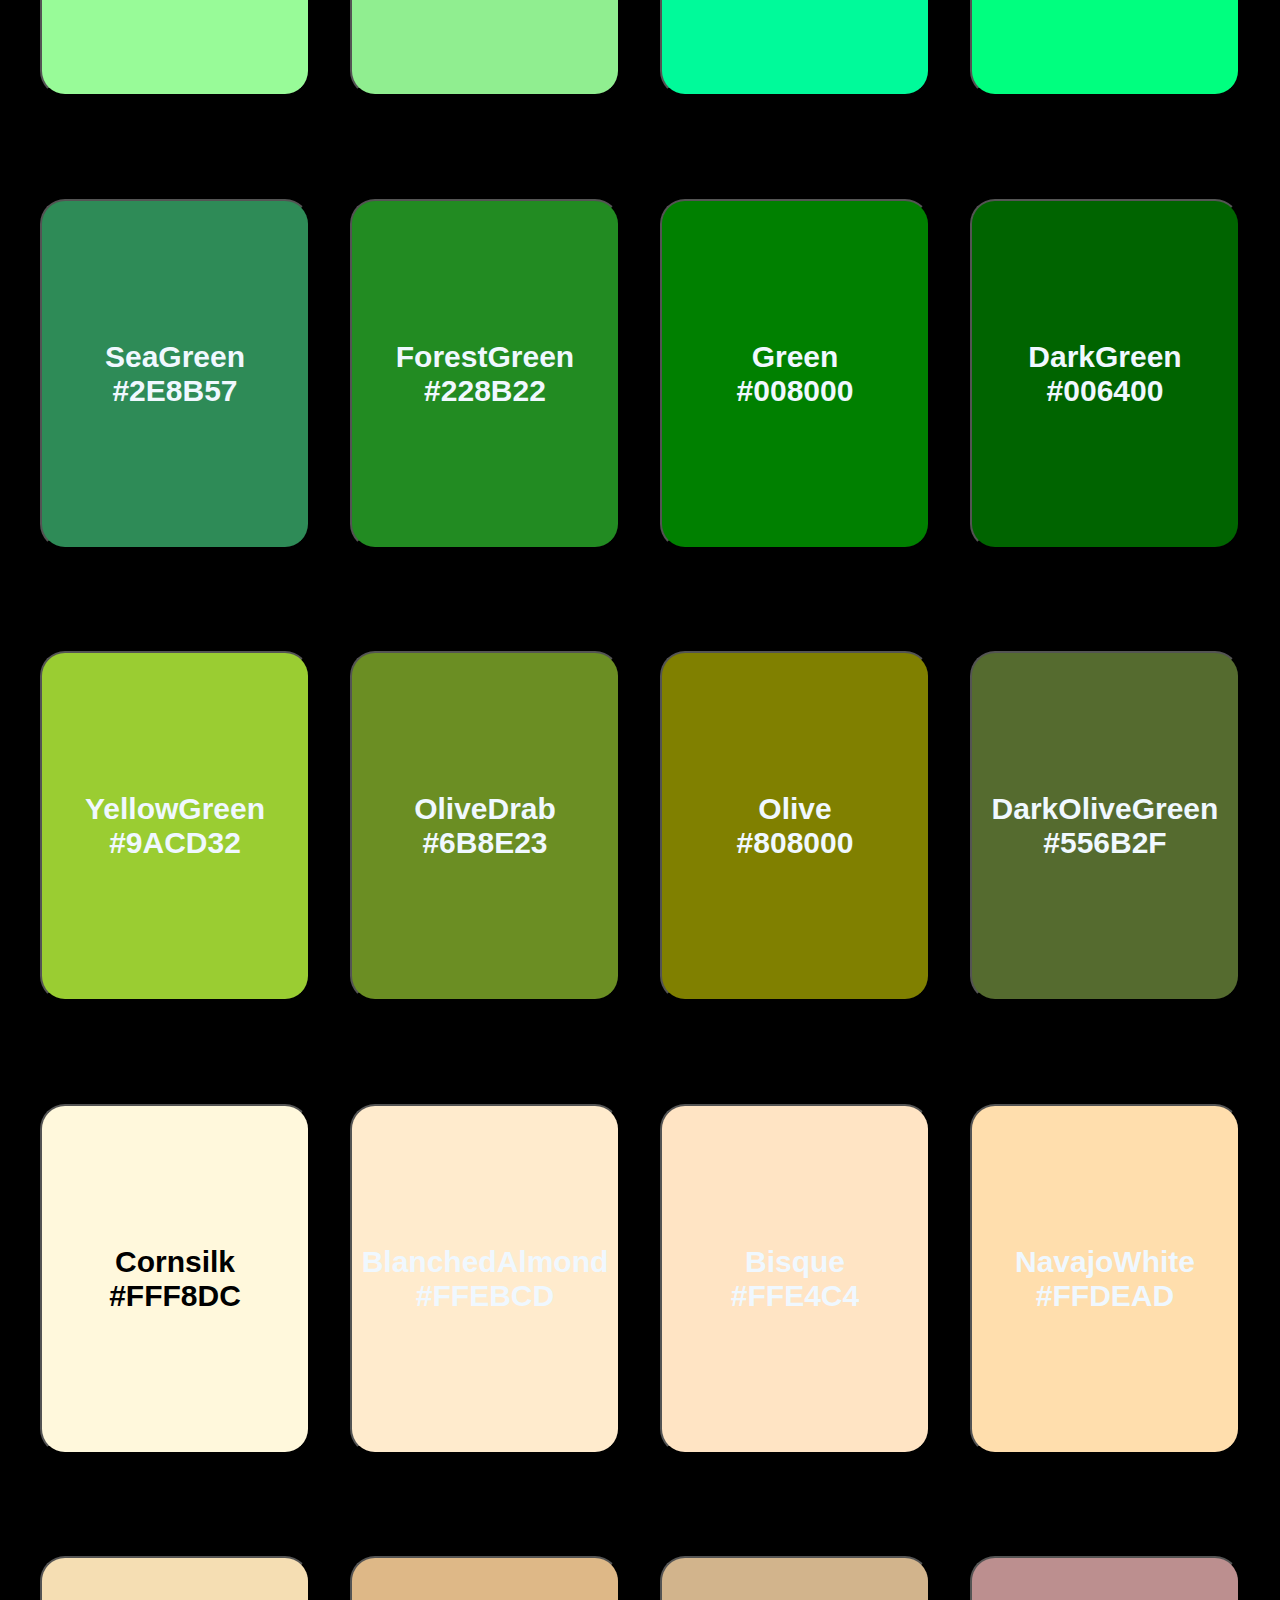
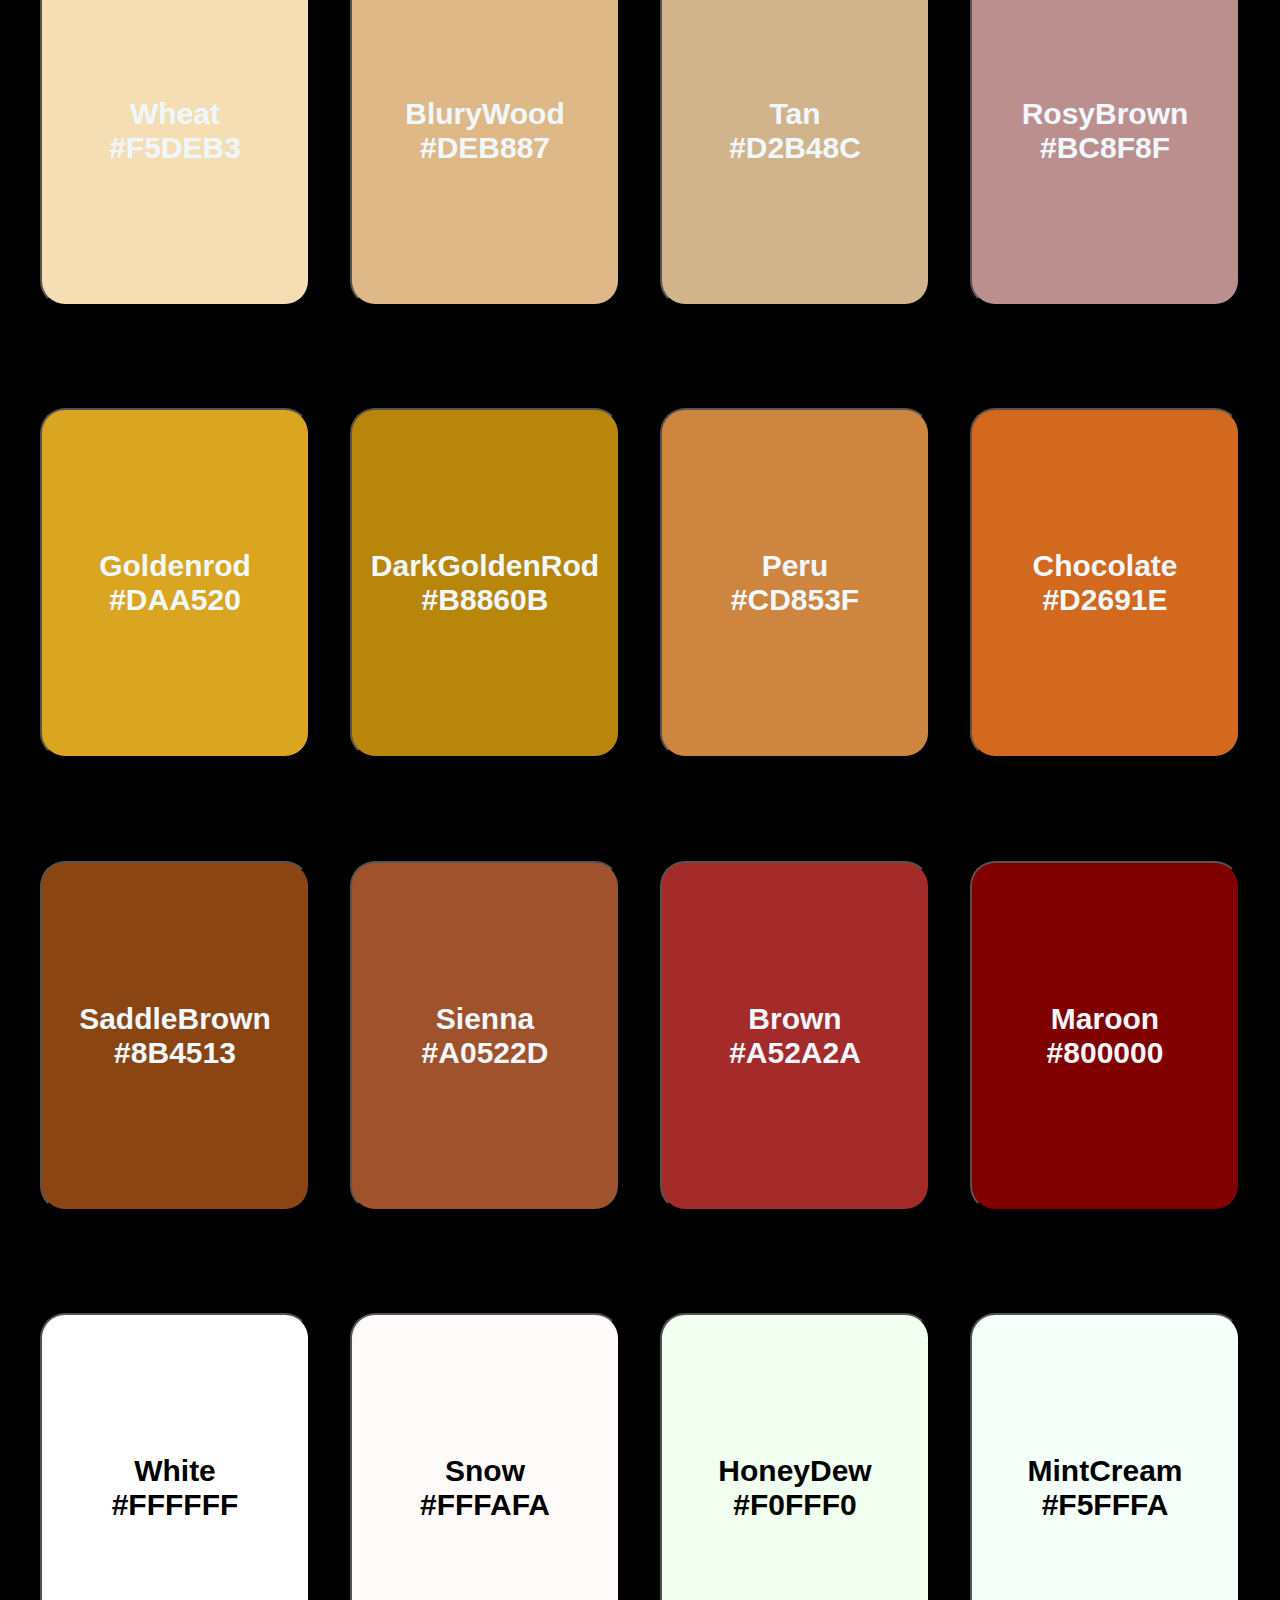
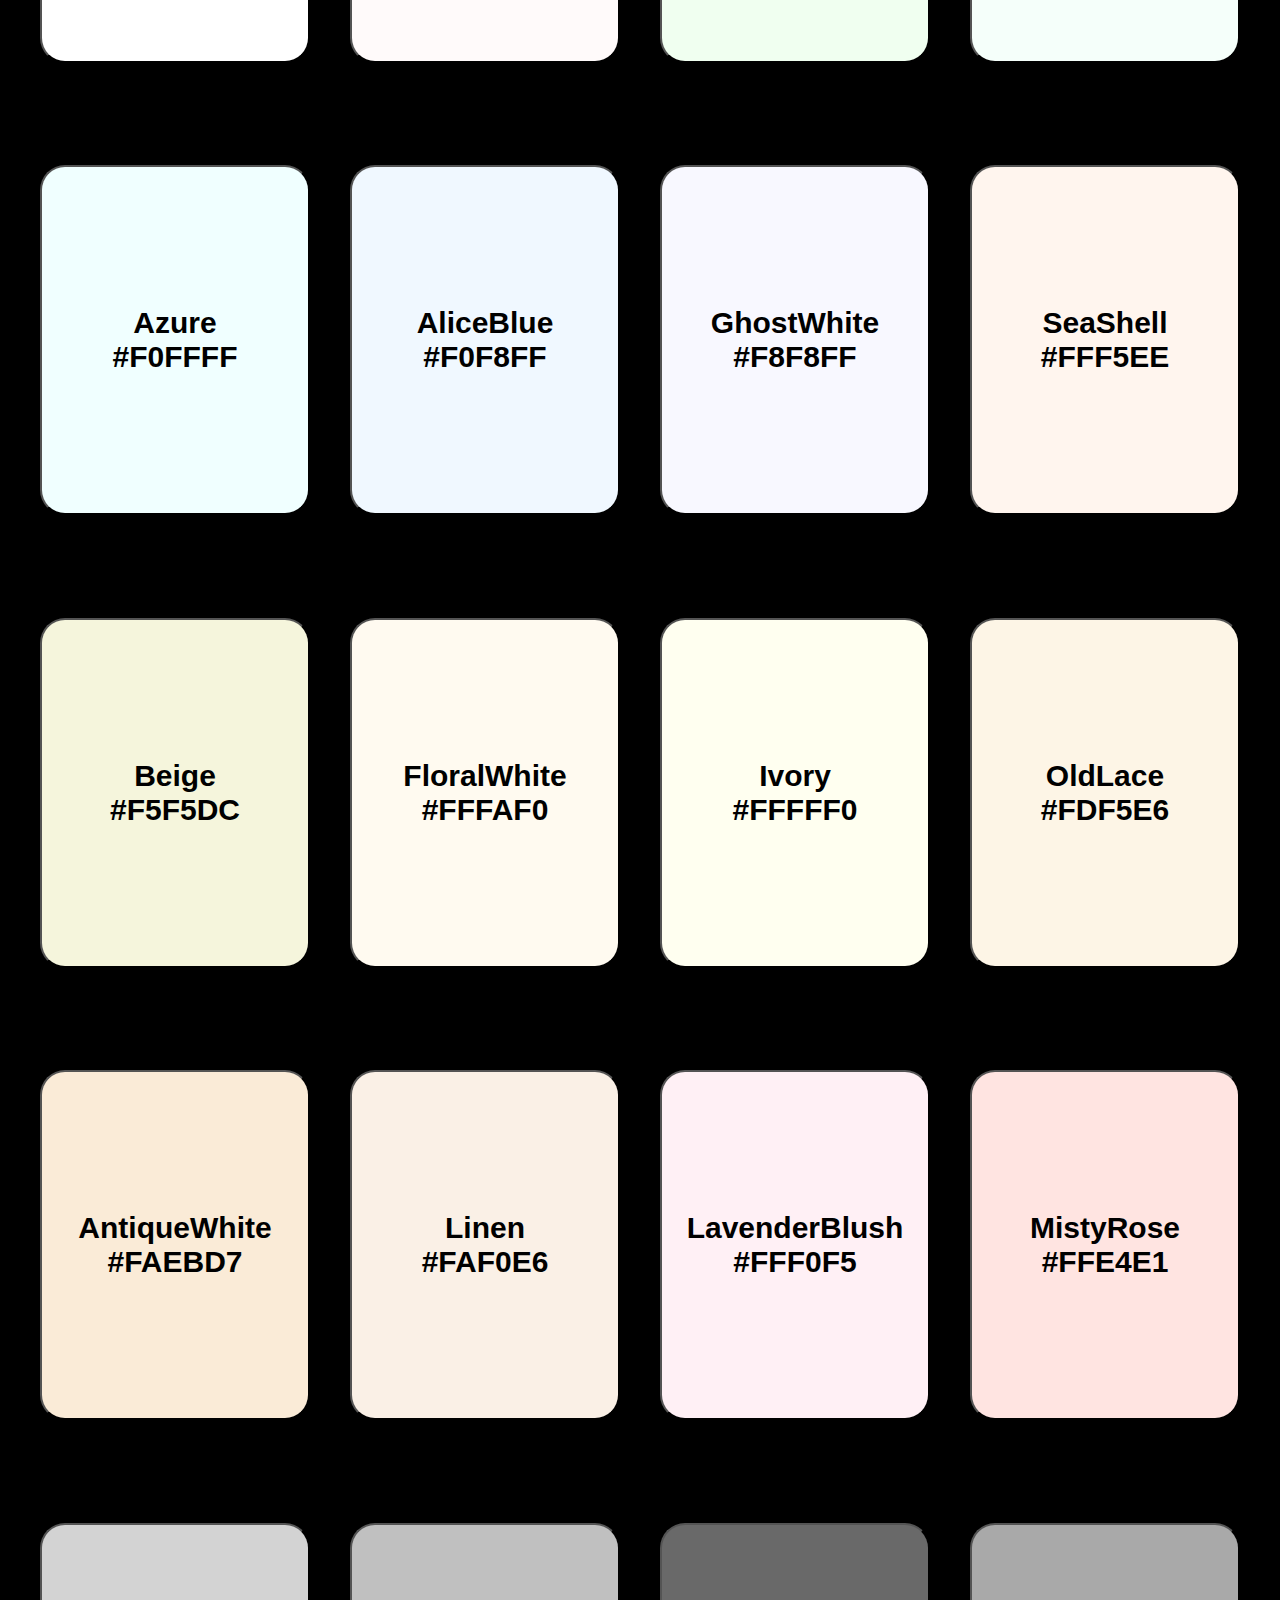
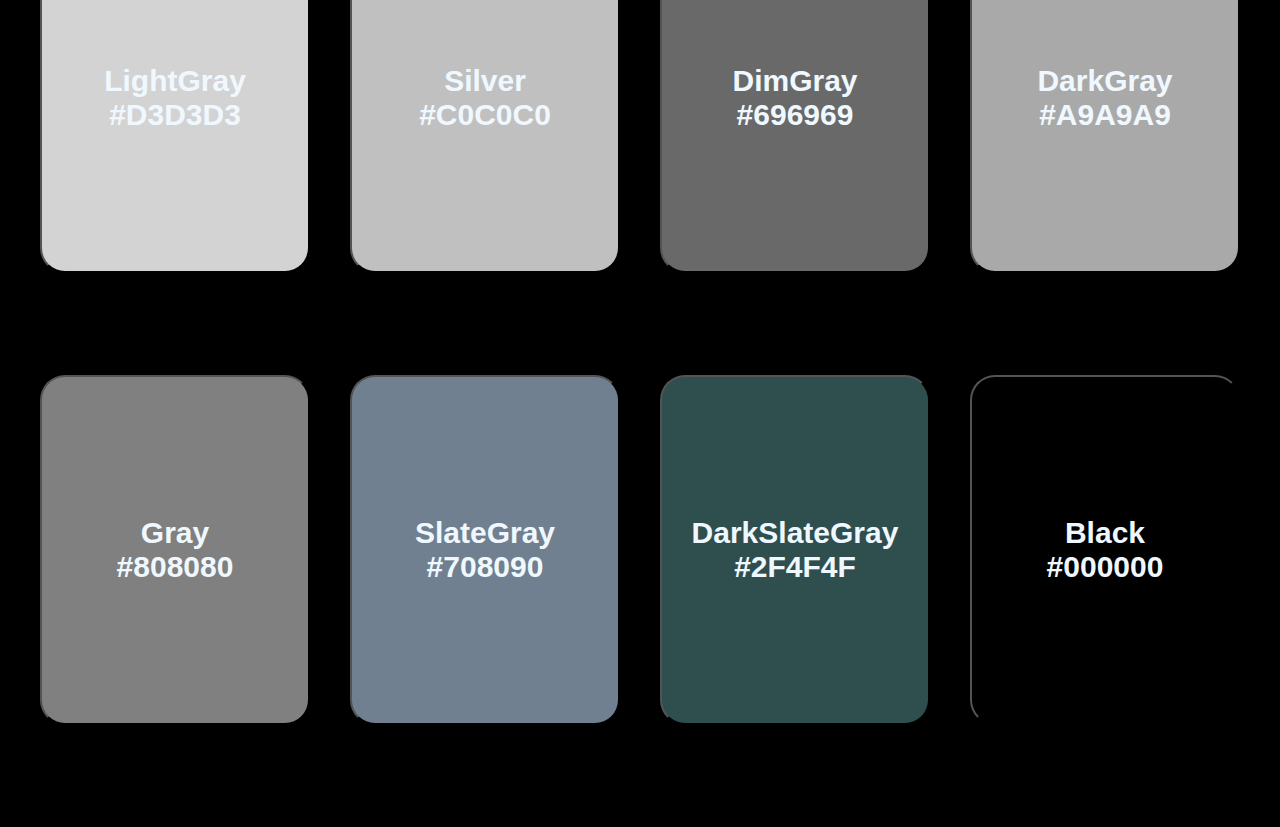
==== commit 122318c6: "added colors" ====
--- a/index.html
+++ b/index.html
@@ -35,8 +35,9 @@
 <body>
     <nav class="navi">
         <h3>ColorBar</h3>
-    <a href="AboutMe.html" style="text-decoration: none">
-        <h2 class="about">About Me</h2></a></nav>
+     <!-- <a href="AboutMe.html" style="text-decoration: none">
+        <h2 class="about">About Me</h2></a> -->
+    </nav> 
         <h1>Your Color Palatte</h1>
 
     <div class="container">
@@ -323,22 +324,265 @@
                 <div><p class="copy_alert text">Copied✅</p></div>
             </div>
             <div class="cardContainer">
-                <button class="btn" style="background-color: 	#E0FFFF;" data-color="#E0FFFF" >LightCyan<br>#E0FFFF</button>
-                <div><p class="copy_alert text">Copied✅</p></div>
-            </div>
-            <div class="cardContainer">
-                <button class="btn" style="background-color: 	#E0FFFF;" data-color="#E0FFFF" >LightCyan<br>#E0FFFF</button>
-                <div><p class="copy_alert text">Copied✅</p></div>
-            </div>
-            <div class="cardContainer">
-                <button class="btn" style="background-color: 	#E0FFFF;" data-color="#E0FFFF" >LightCyan<br>#E0FFFF</button>
-                <div><p class="copy_alert text">Copied✅</p></div>
-            </div>
-            <div class="cardContainer">
-                <button class="btn" style="background-color: 	#E0FFFF;" data-color="#E0FFFF" >LightCyan<br>#E0FFFF</button>
-                <div><p class="copy_alert text">Copied✅</p></div>
-            </div>
-
+                <button class="btn" style="background-color: 	#40E0D0;" data-color="#40E0D0" >Turquoise<br>#40E0D0</button>
+                <div><p class="copy_alert text">Copied✅</p></div>
+            </div>
+            <div class="cardContainer">
+                <button class="btn" style="background-color: 	#48D1CC;" data-color="#48D1CC" >MediumTurquoise<br>#48D1CC</button>
+                <div><p class="copy_alert text">Copied✅</p></div>
+            </div>
+            <div class="cardContainer">
+                <button class="btn" style="background-color: 	#00CED1;" data-color="#00CED1" >DarkTurquoise<br>#00CED1</button>
+                <div><p class="copy_alert text">Copied✅</p></div>
+            </div>
+            <div class="cardContainer">
+                <button class="btn" style="background-color: 	#66CDAA;" data-color="#66CDAA" >MediumAquamarine<br>#66CDAA</button>
+                <div><p class="copy_alert text">Copied✅</p></div>
+            </div>
+            <div class="cardContainer">
+                <button class="btn" style="background-color: 	#8FBC8B;" data-color="#8FBC8B" >DarkSeaGreen<br>#8FBC8B</button>
+                <div><p class="copy_alert text">Copied✅</p></div>
+            </div>
+            <div class="cardContainer">
+                <button class="btn" style="background-color: 	#20B2AA;" data-color="#20B2AA" >LightSeaGreen<br>#20B2AA</button>
+                <div><p class="copy_alert text">Copied✅</p></div>
+            </div>
+            <div class="cardContainer">
+                <button class="btn" style="background-color: 	#008B8B;" data-color="#008B8B" >DarkCyan<br>#008B8B</button>
+                <div><p class="copy_alert text">Copied✅</p></div>
+            </div>
+            <div class="cardContainer">
+                <button class="btn" style="background-color: 	#008080;" data-color="#008080" >Teal<br>#008080</button>
+                <div><p class="copy_alert text">Copied✅</p></div>
+            </div>
+            <div class="cardContainer">
+                <button class="btn" style="background-color: 	#ADFF2F;" data-color="#ADFF2F" >GreenYellow<br>#ADFF2F</button>
+                <div><p class="copy_alert text">Copied✅</p></div>
+            </div>
+            <div class="cardContainer">
+                <button class="btn" style="background-color: 	#7FFF00;" data-color="#7FFF00" >Chartreuse<br>#7FFF00</button>
+                <div><p class="copy_alert text">Copied✅</p></div>
+            </div>
+            <div class="cardContainer">
+                <button class="btn" style="background-color: 	#7CFC00;" data-color="#7CFC00" >LawnGreen<br>#7CFC00</button>
+                <div><p class="copy_alert text">Copied✅</p></div>
+            </div>
+            <div class="cardContainer">
+                <button class="btn" style="background-color: 	#00FF00;" data-color="#00FF00" >Lime<br>#00FF00</button>
+                <div><p class="copy_alert text">Copied✅</p></div>
+            </div>
+            <div class="cardContainer">
+                <button class="btn" style="background-color: 	#32CD32;" data-color="#32CD32" >LimeGreen<br>#32CD32</button>
+                <div><p class="copy_alert text">Copied✅</p></div>
+            </div>
+            <div class="cardContainer">
+                <button class="btn" style="background-color: 	#98FB98;" data-color="#98FB98" >PaleGreen<br>#98FB98</button>
+                <div><p class="copy_alert text">Copied✅</p></div>
+            </div>
+            <div class="cardContainer">
+                <button class="btn" style="background-color: 	#90EE90;" data-color="#90EE90" >LightGreen<br>#90EE90</button>
+                <div><p class="copy_alert text">Copied✅</p></div>
+            </div>
+            <div class="cardContainer">
+                <button class="btn" style="background-color: 	#00FA9A;" data-color="#00FA9A" >MediumSeaGreen<br>#00FA9A</button>
+                <div><p class="copy_alert text">Copied✅</p></div>
+            </div>
+            <div class="cardContainer">
+                <button class="btn" style="background-color: 	#00FF7F;" data-color="#00FF7F" >SpringGreen<br>#00FF7F</button>
+                <div><p class="copy_alert text">Copied✅</p></div>
+            </div>
+            <div class="cardContainer">
+                <button class="btn" style="background-color: 	#2E8B57;" data-color="#2E8B57" >SeaGreen<br>#2E8B57</button>
+                <div><p class="copy_alert text">Copied✅</p></div>
+            </div>
+            <div class="cardContainer">
+                <button class="btn" style="background-color: 	#228B22;" data-color="#228B22" >ForestGreen<br>#228B22</button>
+                <div><p class="copy_alert text">Copied✅</p></div>
+            </div>
+            <div class="cardContainer">
+                <button class="btn" style="background-color: 	#008000;" data-color="#008000" >Green<br>#008000</button>
+                <div><p class="copy_alert text">Copied✅</p></div>
+            </div>
+            <div class="cardContainer">
+                <button class="btn" style="background-color: 	#006400;" data-color="#006400" >DarkGreen<br>#006400</button>
+                <div><p class="copy_alert text">Copied✅</p></div>
+            </div>
+            <div class="cardContainer">
+                <button class="btn" style="background-color: 	#9ACD32;" data-color="#9ACD32" >YellowGreen<br>#9ACD32</button>
+                <div><p class="copy_alert text">Copied✅</p></div>
+            </div>
+            <div class="cardContainer">
+                <button class="btn" style="background-color: 	#6B8E23;" data-color="#6B8E23" >OliveDrab<br>#6B8E23</button>
+                <div><p class="copy_alert text">Copied✅</p></div>
+            </div>
+            <div class="cardContainer">
+                <button class="btn" style="background-color: 	#808000;" data-color="#808000" >Olive<br>#808000</button>
+                <div><p class="copy_alert text">Copied✅</p></div>
+            </div>
+            <div class="cardContainer">
+                <button class="btn" style="background-color: 	#556B2F;" data-color="#556B2F" >DarkOliveGreen<br>#556B2F</button>
+                <div><p class="copy_alert text">Copied✅</p></div>
+            </div>
+            <div class="cardContainer">
+                <button class="btn" style="background-color: 	#FFF8DC;color: black;" data-color="#FFF8DC" >Cornsilk<br>#FFF8DC</button>
+                <div><p class="copy_alert text">Copied✅</p></div>
+            </div>
+            <div class="cardContainer">
+                <button class="btn" style="background-color: 	#FFEBCD;" data-color="#FFEBCD" >BlanchedAlmond<br>#FFEBCD</button>
+                <div><p class="copy_alert text">Copied✅</p></div>
+            </div>
+            <div class="cardContainer">
+                <button class="btn" style="background-color: 	#FFE4C4;" data-color="#FFE4C4" >Bisque<br>#FFE4C4</button>
+                <div><p class="copy_alert text">Copied✅</p></div>
+            </div>
+            <div class="cardContainer">
+                <button class="btn" style="background-color: 	#FFDEAD;" data-color="#FFDEAD" >NavajoWhite<br>#FFDEAD</button>
+                <div><p class="copy_alert text">Copied✅</p></div>
+            </div>
+            <div class="cardContainer">
+                <button class="btn" style="background-color: 	#F5DEB3;" data-color="#F5DEB3" >Wheat<br>#F5DEB3</button>
+                <div><p class="copy_alert text">Copied✅</p></div>
+            </div>
+            <div class="cardContainer">
+                <button class="btn" style="background-color: 	#DEB887;" data-color="#DEB887" >BluryWood<br>#DEB887</button>
+                <div><p class="copy_alert text">Copied✅</p></div>
+            </div>
+            <div class="cardContainer">
+                <button class="btn" style="background-color: 	#D2B48C;" data-color="#D2B48C" >Tan<br>#D2B48C</button>
+                <div><p class="copy_alert text">Copied✅</p></div>
+            </div>
+            <div class="cardContainer">
+                <button class="btn" style="background-color: 	#BC8F8F;" data-color="#BC8F8F" >RosyBrown<br>#BC8F8F</button>
+                <div><p class="copy_alert text">Copied✅</p></div>
+            </div>
+            <div class="cardContainer">
+                <button class="btn" style="background-color: 	#DAA520;" data-color="#DAA520" >Goldenrod<br>#DAA520</button>
+                <div><p class="copy_alert text">Copied✅</p></div>
+            </div>
+            <div class="cardContainer">
+                <button class="btn" style="background-color: 	#B8860B;" data-color="#B8860B" >DarkGoldenRod<br>#B8860B</button>
+                <div><p class="copy_alert text">Copied✅</p></div>
+            </div>
+            <div class="cardContainer">
+                <button class="btn" style="background-color: 	#CD853F;" data-color="#CD853F" >Peru<br>#CD853F</button>
+                <div><p class="copy_alert text">Copied✅</p></div>
+            </div>
+            <div class="cardContainer">
+                <button class="btn" style="background-color: 	#D2691E;" data-color="#D2691E" >Chocolate<br>#D2691E</button>
+                <div><p class="copy_alert text">Copied✅</p></div>
+            </div>
+            <div class="cardContainer">
+                <button class="btn" style="background-color: 	#8B4513;" data-color="#8B4513" >SaddleBrown<br>#8B4513</button>
+                <div><p class="copy_alert text">Copied✅</p></div>
+            </div>
+            <div class="cardContainer">
+                <button class="btn" style="background-color: 	#A0522D;" data-color="#A0522D" >Sienna<br>#A0522D</button>
+                <div><p class="copy_alert text">Copied✅</p></div>
+            </div>
+            <div class="cardContainer">
+                <button class="btn" style="background-color: 	#A52A2A;" data-color="#A52A2A" >Brown<br>#A52A2A</button>
+                <div><p class="copy_alert text">Copied✅</p></div>
+            </div>
+            <div class="cardContainer">
+                <button class="btn" style="background-color: 	#800000;" data-color="#800000" >Maroon<br>#800000</button>
+                <div><p class="copy_alert text">Copied✅</p></div>
+            </div>
+            <div class="cardContainer">
+                <button class="btn" style="background-color: 	#FFFFFF;color: black;" data-color="#FFFFFF" >White<br>#FFFFFF</button>
+                <div><p class="copy_alert text">Copied✅</p></div>
+            </div>
+            <div class="cardContainer">
+                <button class="btn" style="background-color: 	#FFFAFA;color: black;" data-color="#FFFAFA" >Snow<br>#FFFAFA</button>
+                <div><p class="copy_alert text">Copied✅</p></div>
+            </div>
+            <div class="cardContainer">
+                <button class="btn" style="background-color: 	#F0FFF0;color: black;" data-color="#F0FFF0" >HoneyDew<br>#F0FFF0</button>
+                <div><p class="copy_alert text">Copied✅</p></div>
+            </div>
+            <div class="cardContainer">
+                <button class="btn" style="background-color: 	#F5FFFA;color: black;" data-color="#F5FFFA" >MintCream<br>#F5FFFA</button>
+                <div><p class="copy_alert text">Copied✅</p></div>
+            </div>
+            <div class="cardContainer">
+                <button class="btn" style="background-color: 	#F0FFFF;color: black;" data-color="#F0FFFF" >Azure<br>#F0FFFF</button>
+                <div><p class="copy_alert text">Copied✅</p></div>
+            </div>
+            <div class="cardContainer">
+                <button class="btn" style="background-color: 	#F0F8FF;color: black;" data-color="#F0F8FF" >AliceBlue<br>#F0F8FF</button>
+                <div><p class="copy_alert text">Copied✅</p></div>
+            </div>
+            <div class="cardContainer">
+                <button class="btn" style="background-color: 	#F8F8FF;color: black;" data-color="#F8F8FF" >GhostWhite<br>#F8F8FF</button>
+                <div><p class="copy_alert text">Copied✅</p></div>
+            </div>
+            <div class="cardContainer">
+                <button class="btn" style="background-color: 	#FFF5EE;color: black;" data-color="#FFF5EE" >SeaShell<br>#FFF5EE</button>
+                <div><p class="copy_alert text">Copied✅</p></div>
+            </div>
+            <div class="cardContainer">
+                <button class="btn" style="background-color: 	#F5F5DC;color: black;" data-color="#F5F5DC" >Beige<br>#F5F5DC</button>
+                <div><p class="copy_alert text">Copied✅</p></div>
+            </div>
+            <div class="cardContainer">
+                <button class="btn" style="background-color: 	#FFFAF0;color: black;" data-color="#FFFAF0" >FloralWhite<br>#FFFAF0</button>
+                <div><p class="copy_alert text">Copied✅</p></div>
+            </div>
+            <div class="cardContainer">
+                <button class="btn" style="background-color: 	#FFFFF0;color: black;" data-color="#FFFFF0" >Ivory<br>#FFFFF0</button>
+                <div><p class="copy_alert text">Copied✅</p></div>
+            </div>
+            <div class="cardContainer">
+                <button class="btn" style="background-color: 	#FDF5E6;color: black;" data-color="#FDF5E6" >OldLace<br>#FDF5E6</button>
+                <div><p class="copy_alert text">Copied✅</p></div>
+            </div>
+            <div class="cardContainer">
+                <button class="btn" style="background-color: 	#FAEBD7;color: black;" data-color="#FAEBD7" >AntiqueWhite<br>#FAEBD7</button>
+                <div><p class="copy_alert text">Copied✅</p></div>
+            </div>
+            <div class="cardContainer">
+                <button class="btn" style="background-color: 	#FAF0E6;color: black;" data-color="#FAF0E6" >Linen<br>#FAF0E6</button>
+                <div><p class="copy_alert text">Copied✅</p></div>
+            </div>
+            <div class="cardContainer">
+                <button class="btn" style="background-color: 	#FFF0F5;color: black;" data-color="#FFF0F5" >LavenderBlush<br>#FFF0F5</button>
+                <div><p class="copy_alert text">Copied✅</p></div>
+            </div>
+            <div class="cardContainer">
+                <button class="btn" style="background-color: 	#FFE4E1;color: black;" data-color="#FFE4E1" >MistyRose<br>#FFE4E1</button>
+                <div><p class="copy_alert text">Copied✅</p></div>
+            </div>
+            <div class="cardContainer">
+                <button class="btn" style="background-color: 	#D3D3D3;" data-color="#D3D3D3" >LightGray<br>#D3D3D3</button>
+                <div><p class="copy_alert text">Copied✅</p></div>
+            </div>
+            <div class="cardContainer">
+                <button class="btn" style="background-color: 	#C0C0C0;" data-color="#C0C0C0" >Silver<br>#C0C0C0</button>
+                <div><p class="copy_alert text">Copied✅</p></div>
+            </div>
+            <div class="cardContainer">
+                <button class="btn" style="background-color: 	#696969;" data-color="#696969" >DimGray<br>#696969</button>
+                <div><p class="copy_alert text">Copied✅</p></div>
+            </div>
+            <div class="cardContainer">
+                <button class="btn" style="background-color: 	#A9A9A9;" data-color="#A9A9A9" >DarkGray<br>#A9A9A9</button>
+                <div><p class="copy_alert text">Copied✅</p></div>
+            </div>
+            <div class="cardContainer">
+                <button class="btn" style="background-color: 	#808080;" data-color="#808080" >Gray<br>#808080</button>
+                <div><p class="copy_alert text">Copied✅</p></div>
+            </div>
+            <div class="cardContainer">
+                <button class="btn" style="background-color: 	#708090;" data-color="#708090" >SlateGray<br>#708090</button>
+                <div><p class="copy_alert text">Copied✅</p></div>
+            </div>
+            <div class="cardContainer">
+                <button class="btn" style="background-color: 	#2F4F4F;" data-color="#2F4F4F" >DarkSlateGray<br>#2F4F4F</button>
+                <div><p class="copy_alert text">Copied✅</p></div>
+            </div>
+            <div class="cardContainer">
+                <button class="btn" style="background-color: 	#000000;" data-color="#000000" >Black<br>#000000</button>
+                <div><p class="copy_alert text">Copied✅</p></div>
+            </div>
         </div>
         <script src="./script.js"></script>
 
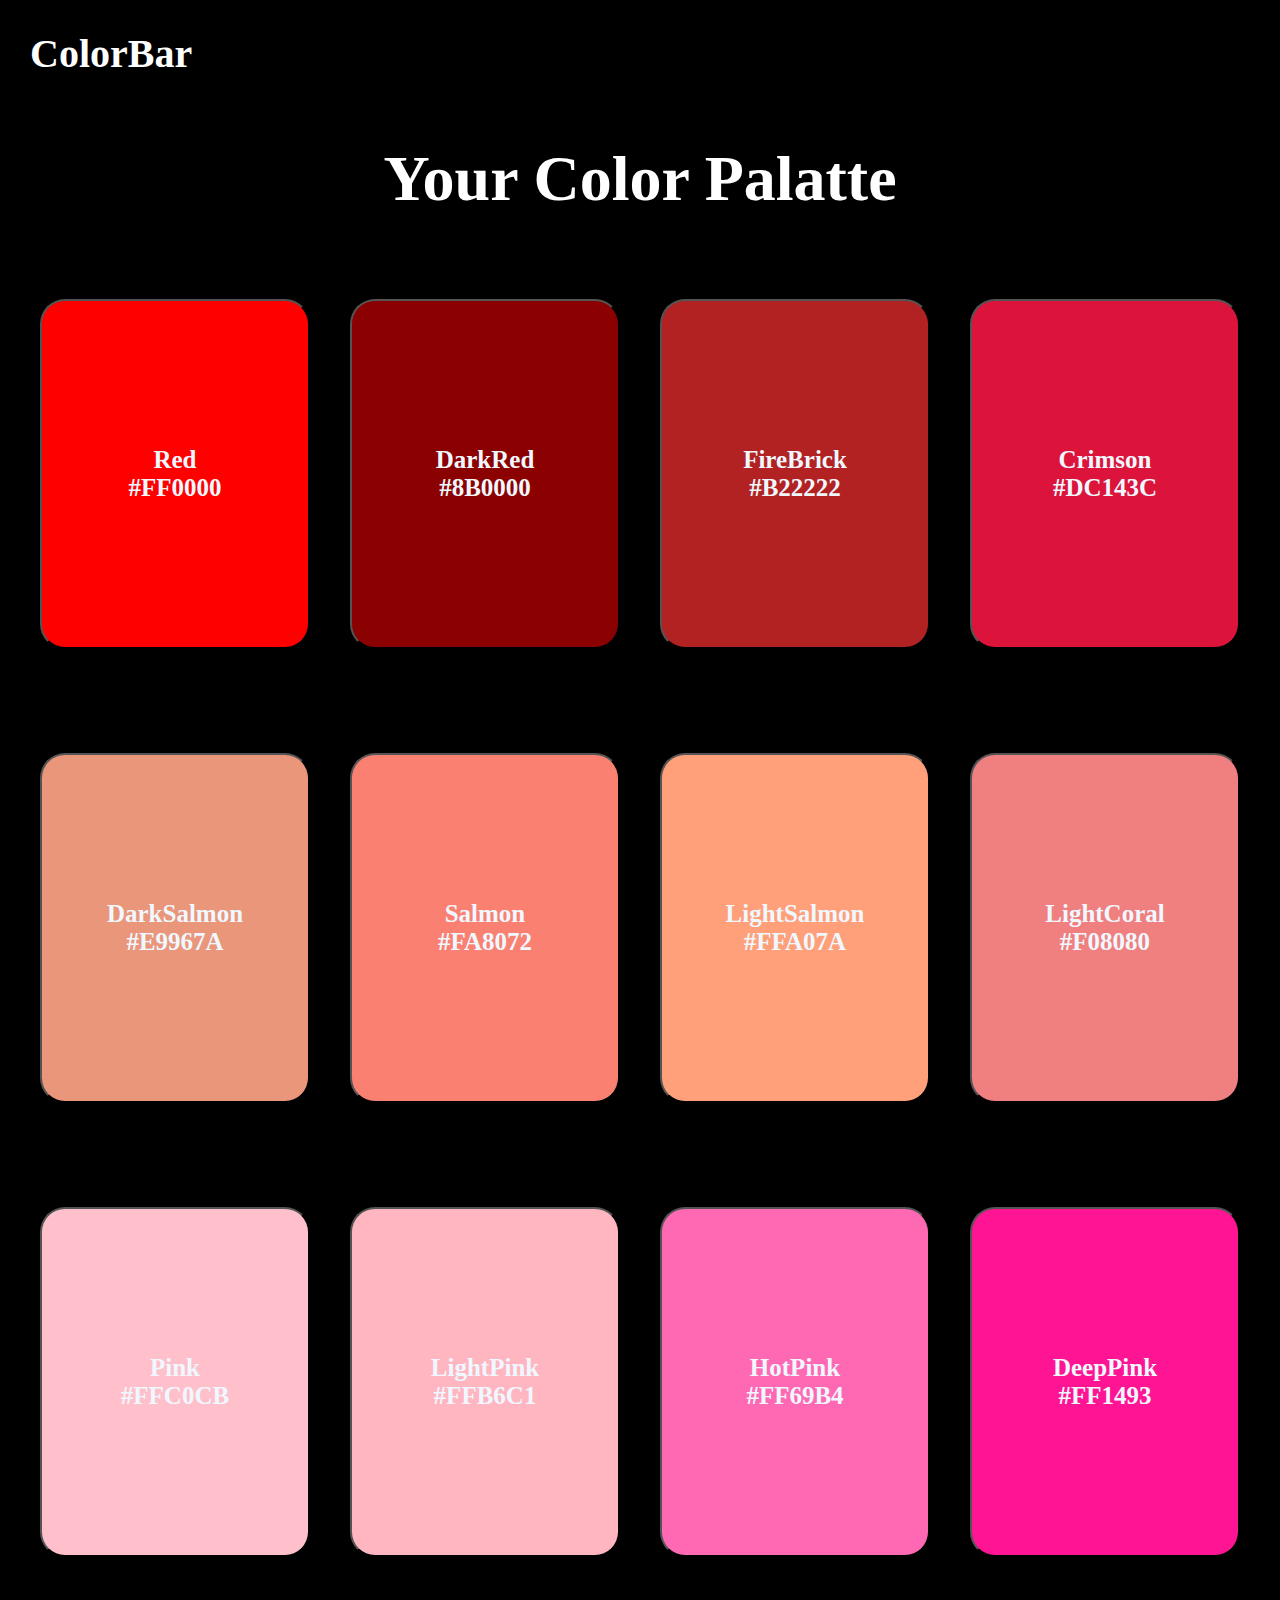
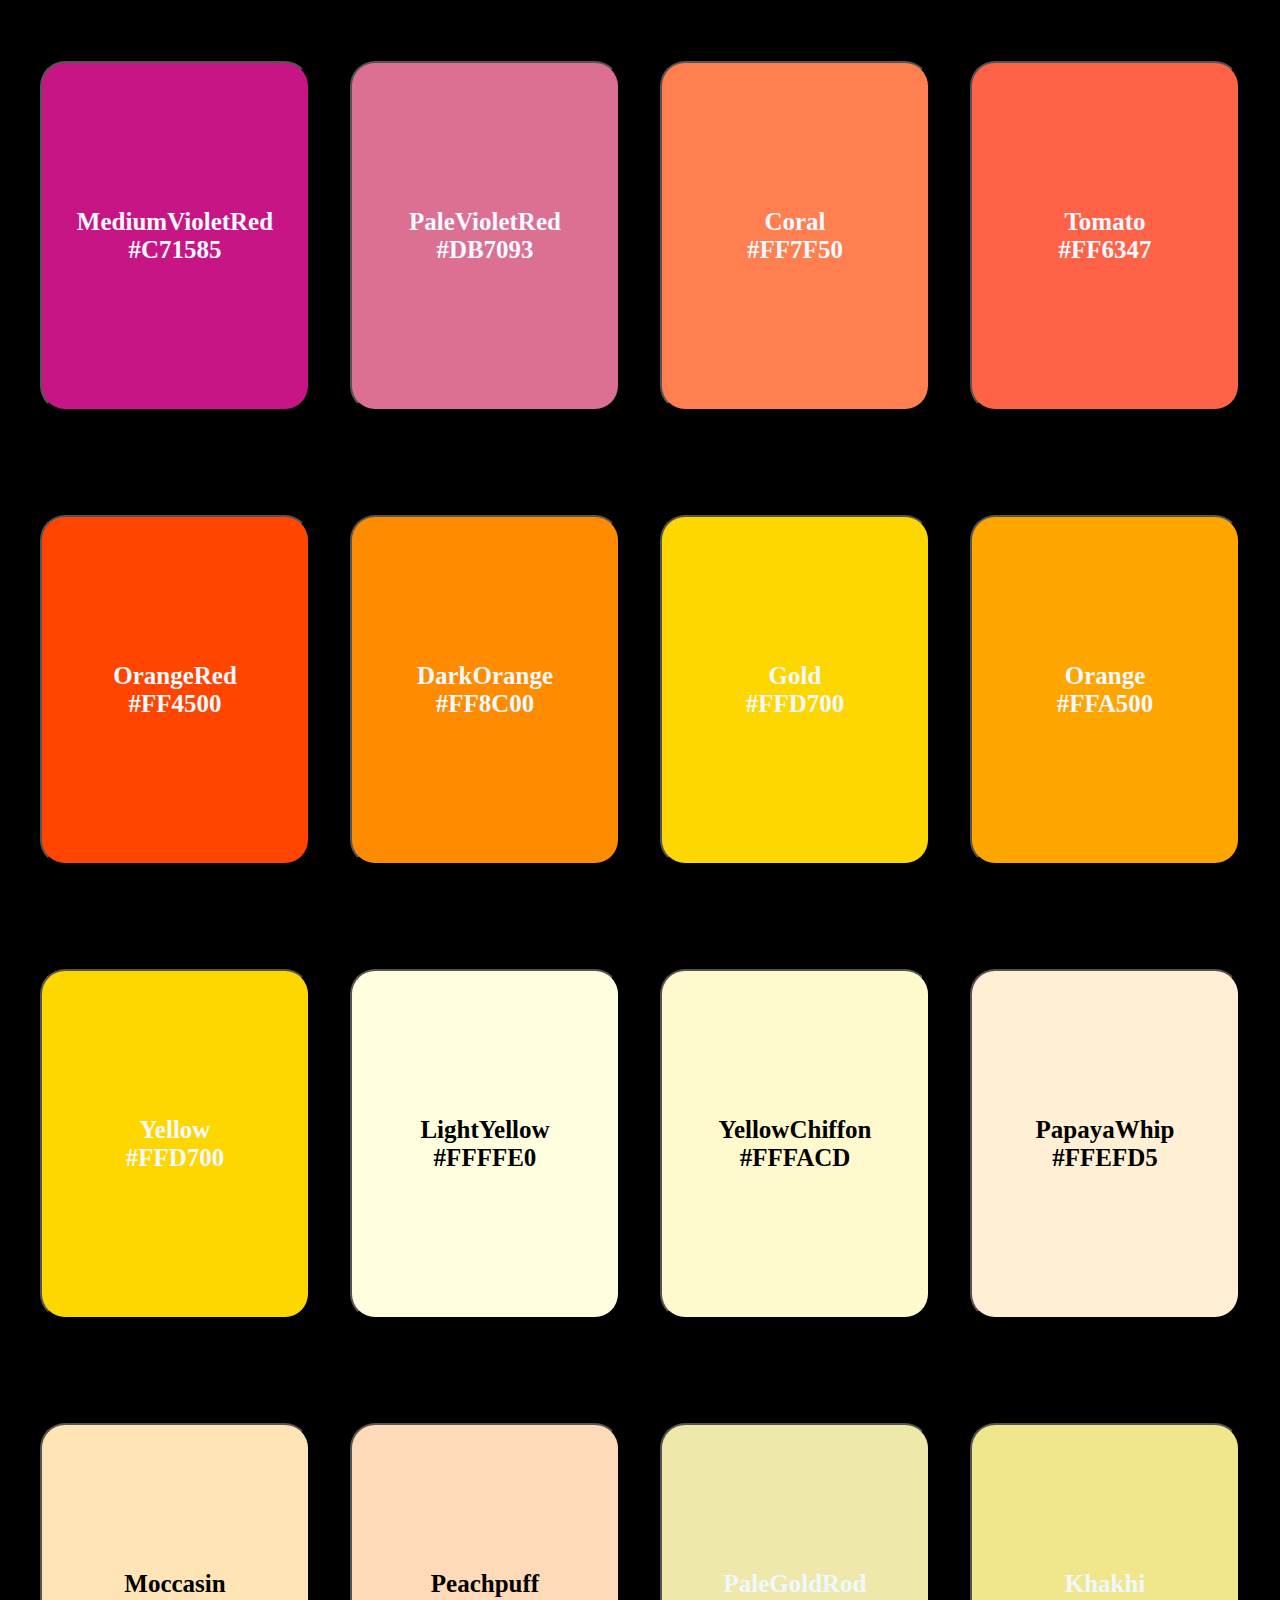
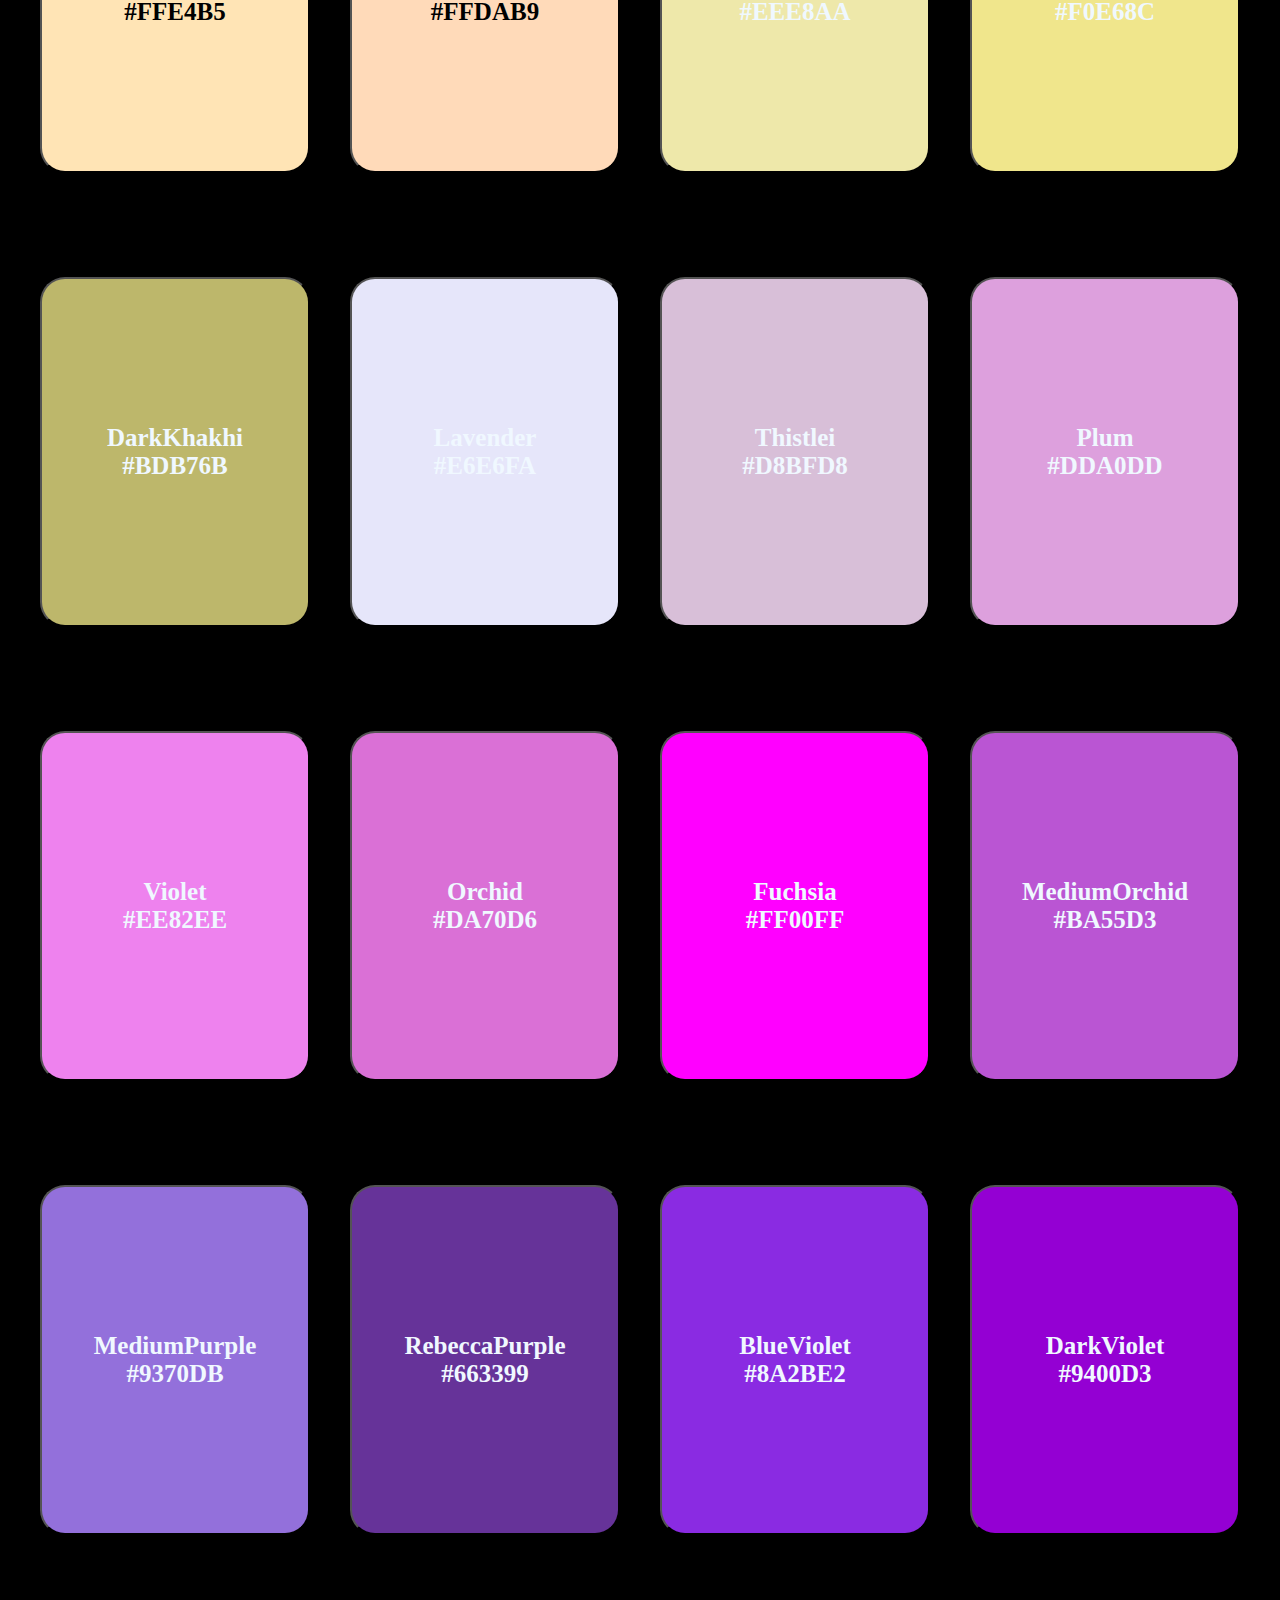
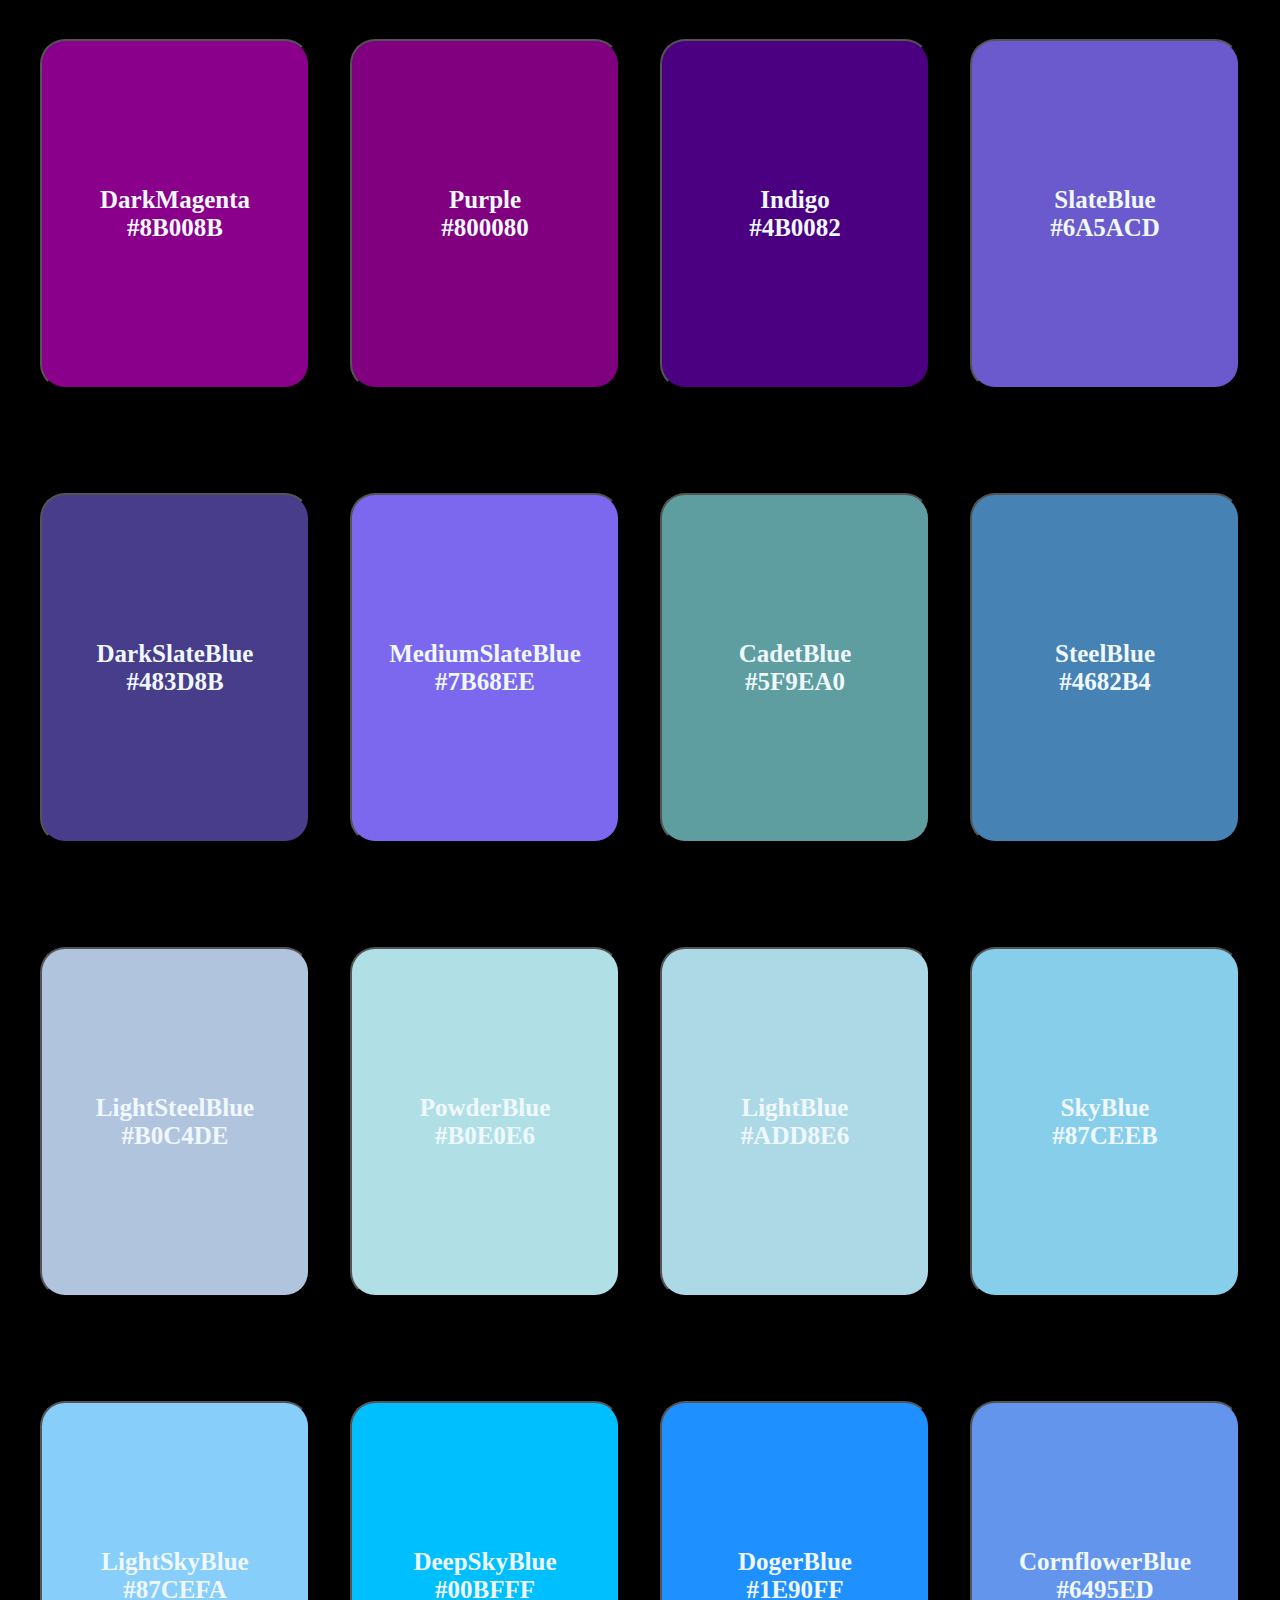
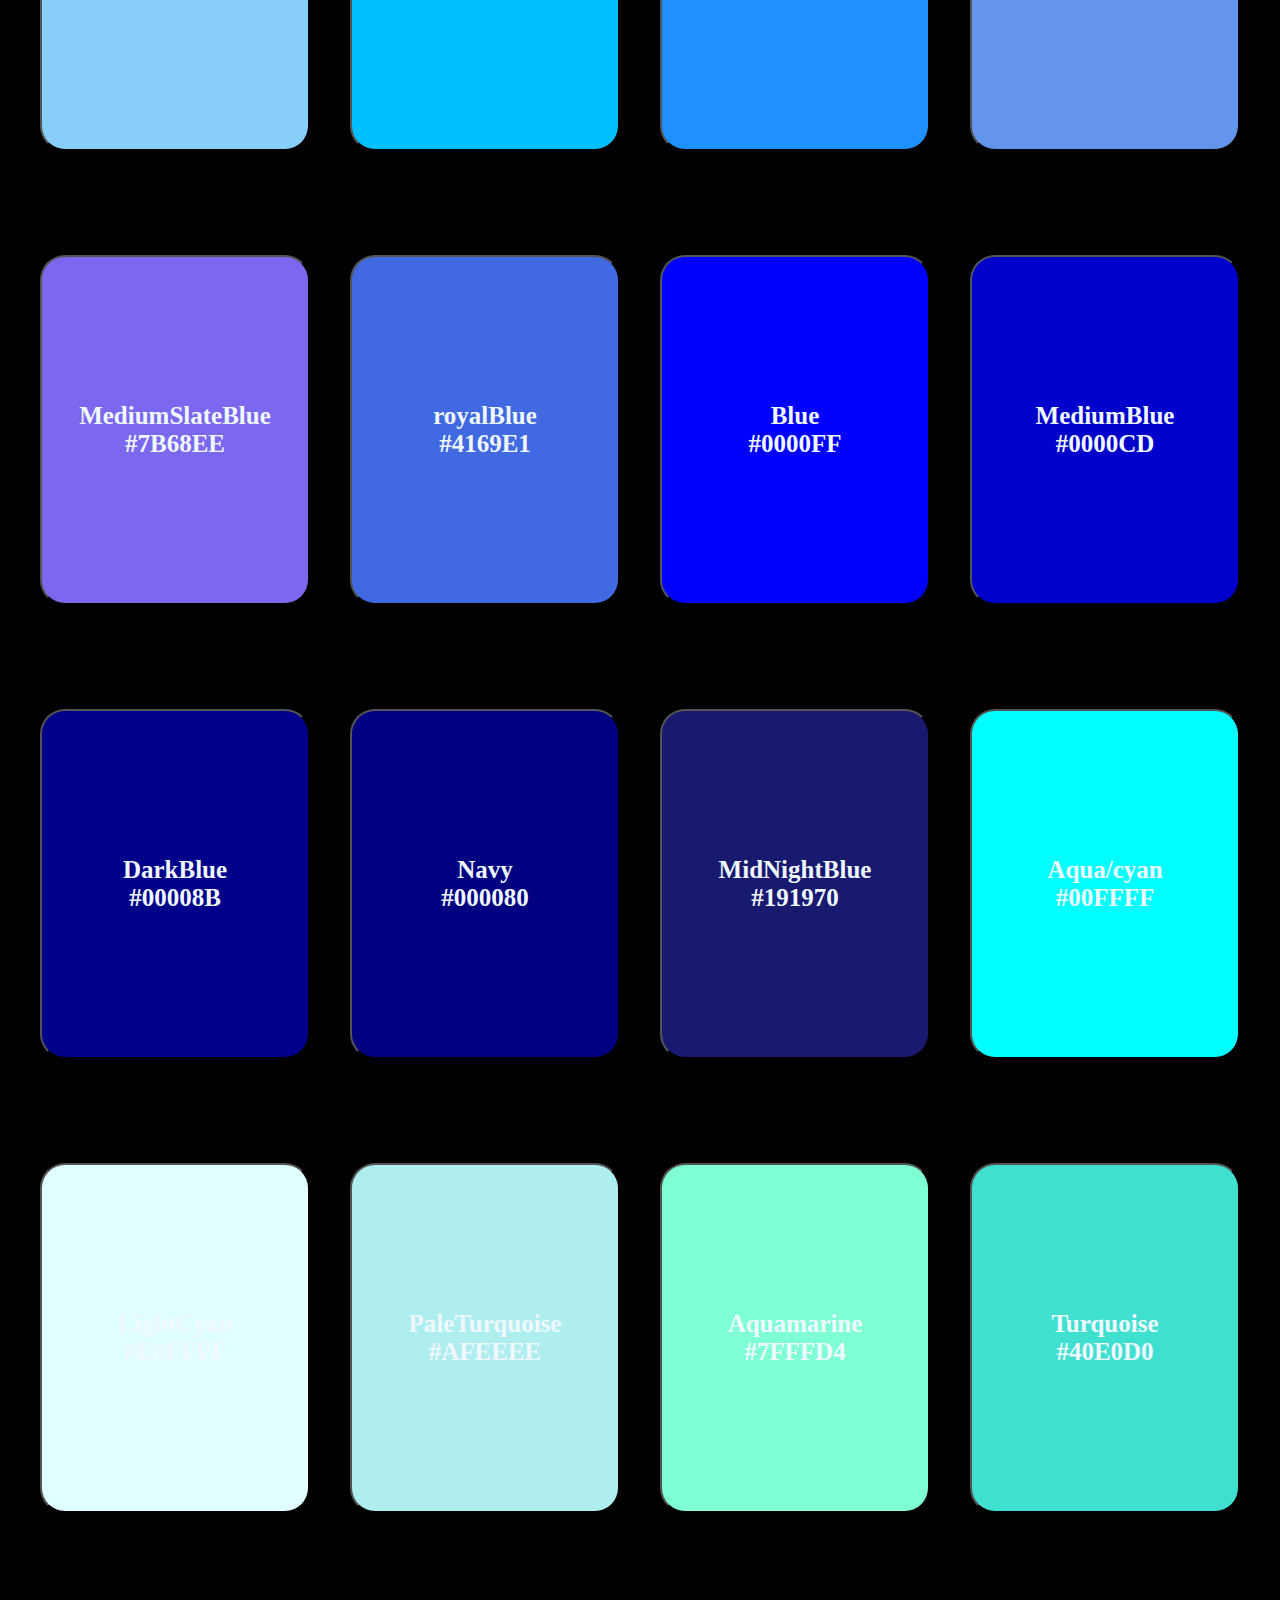
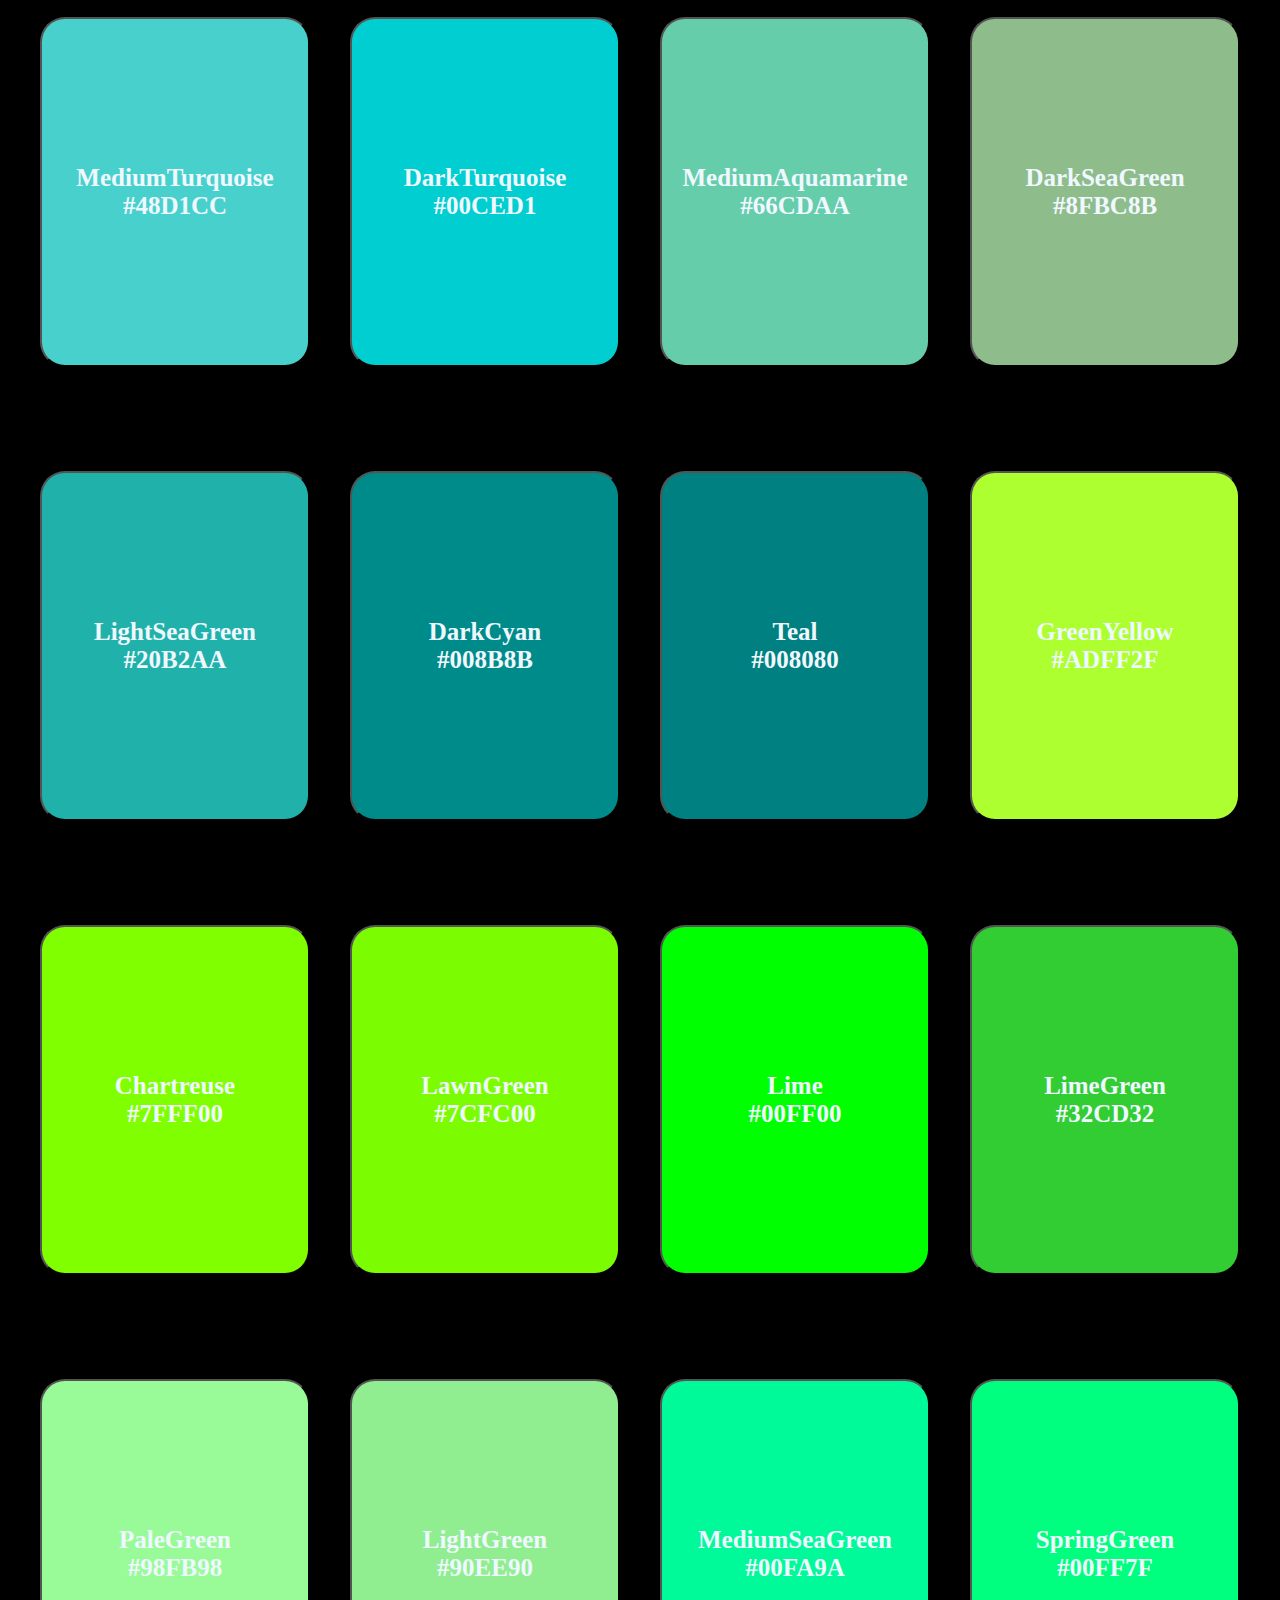
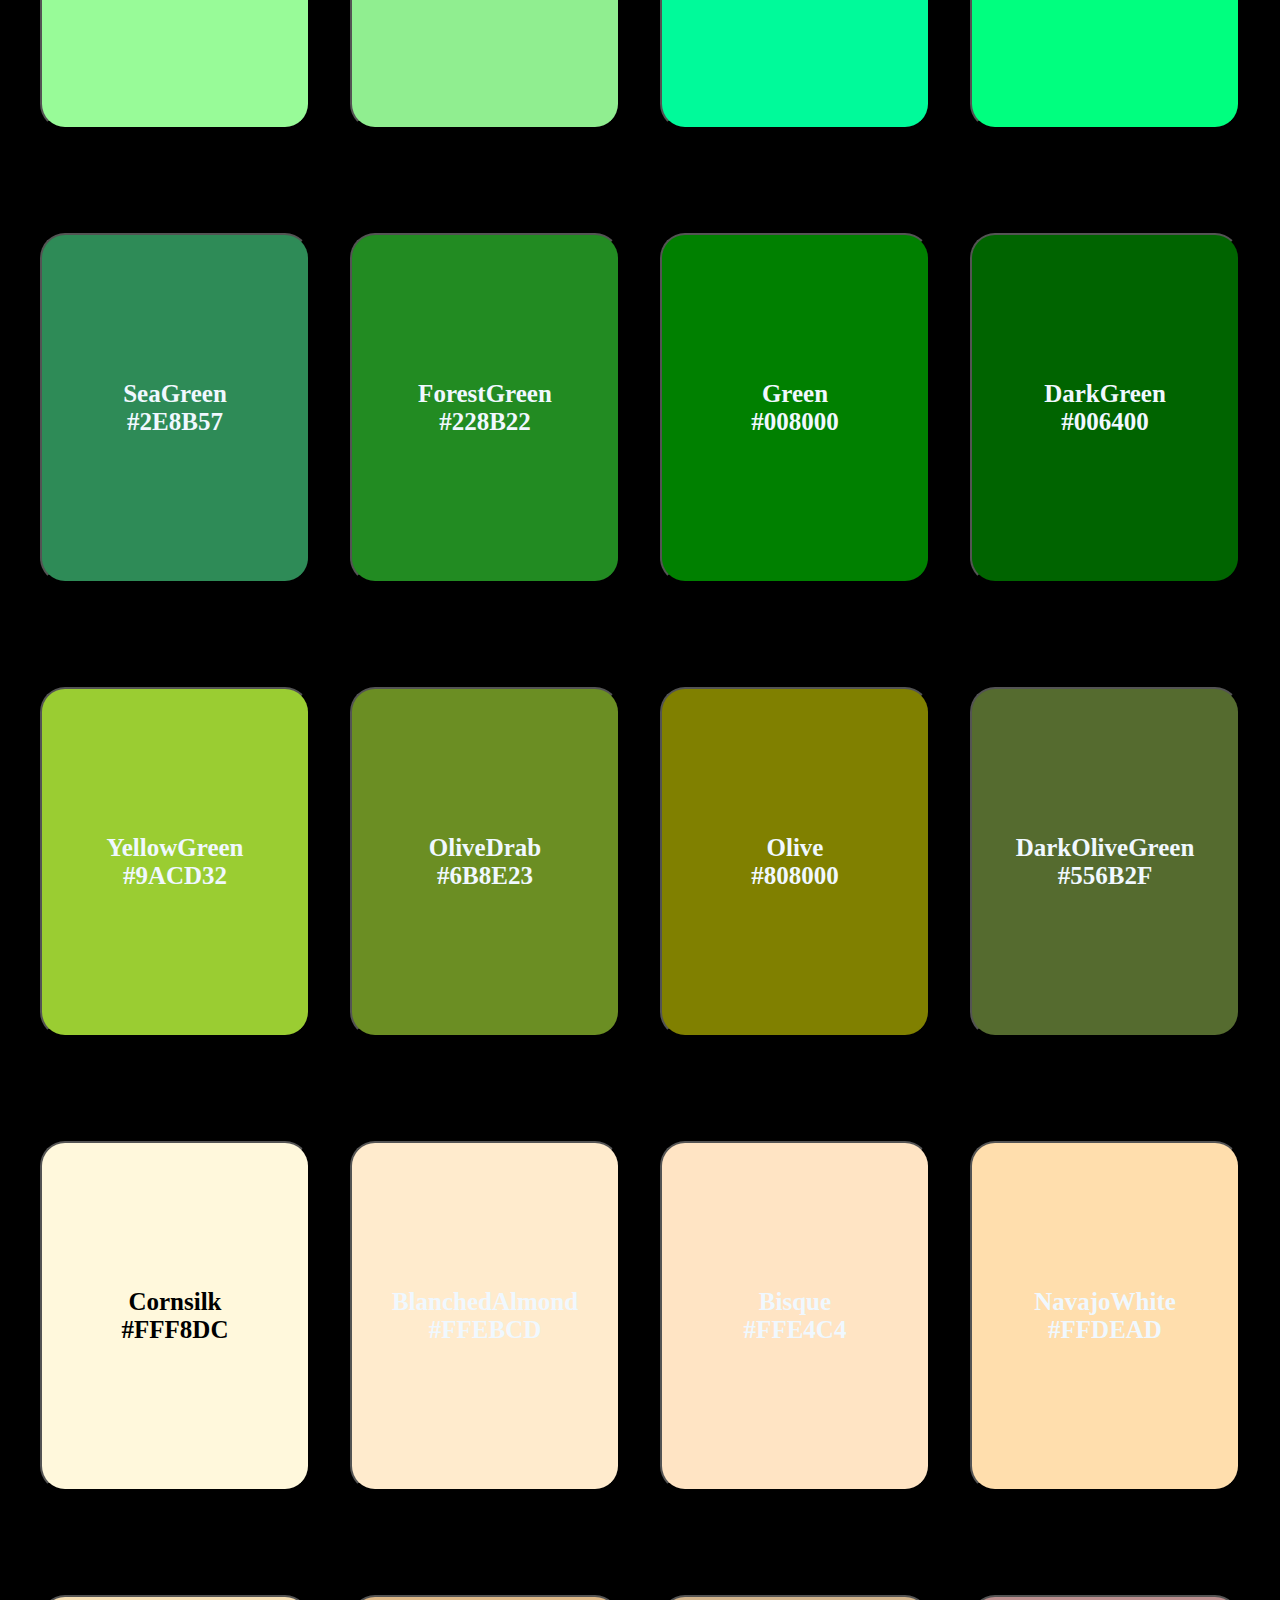
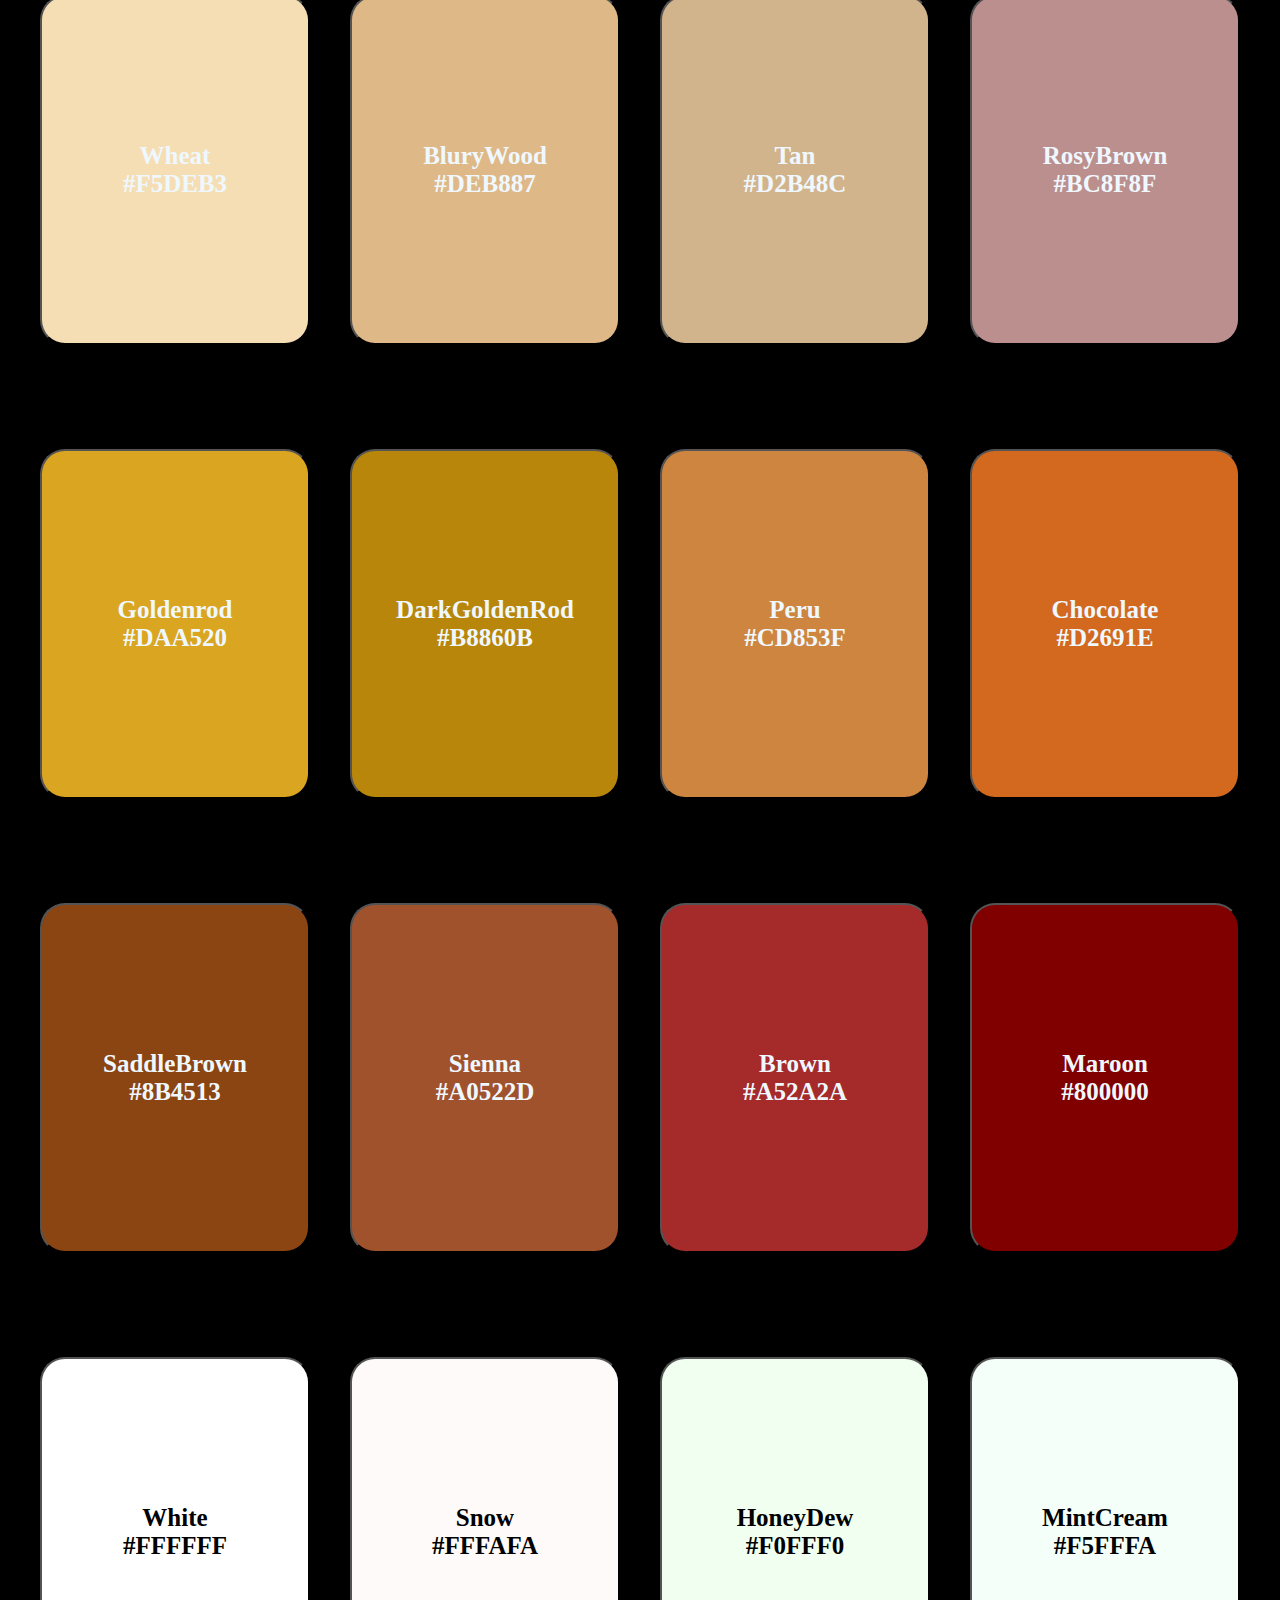
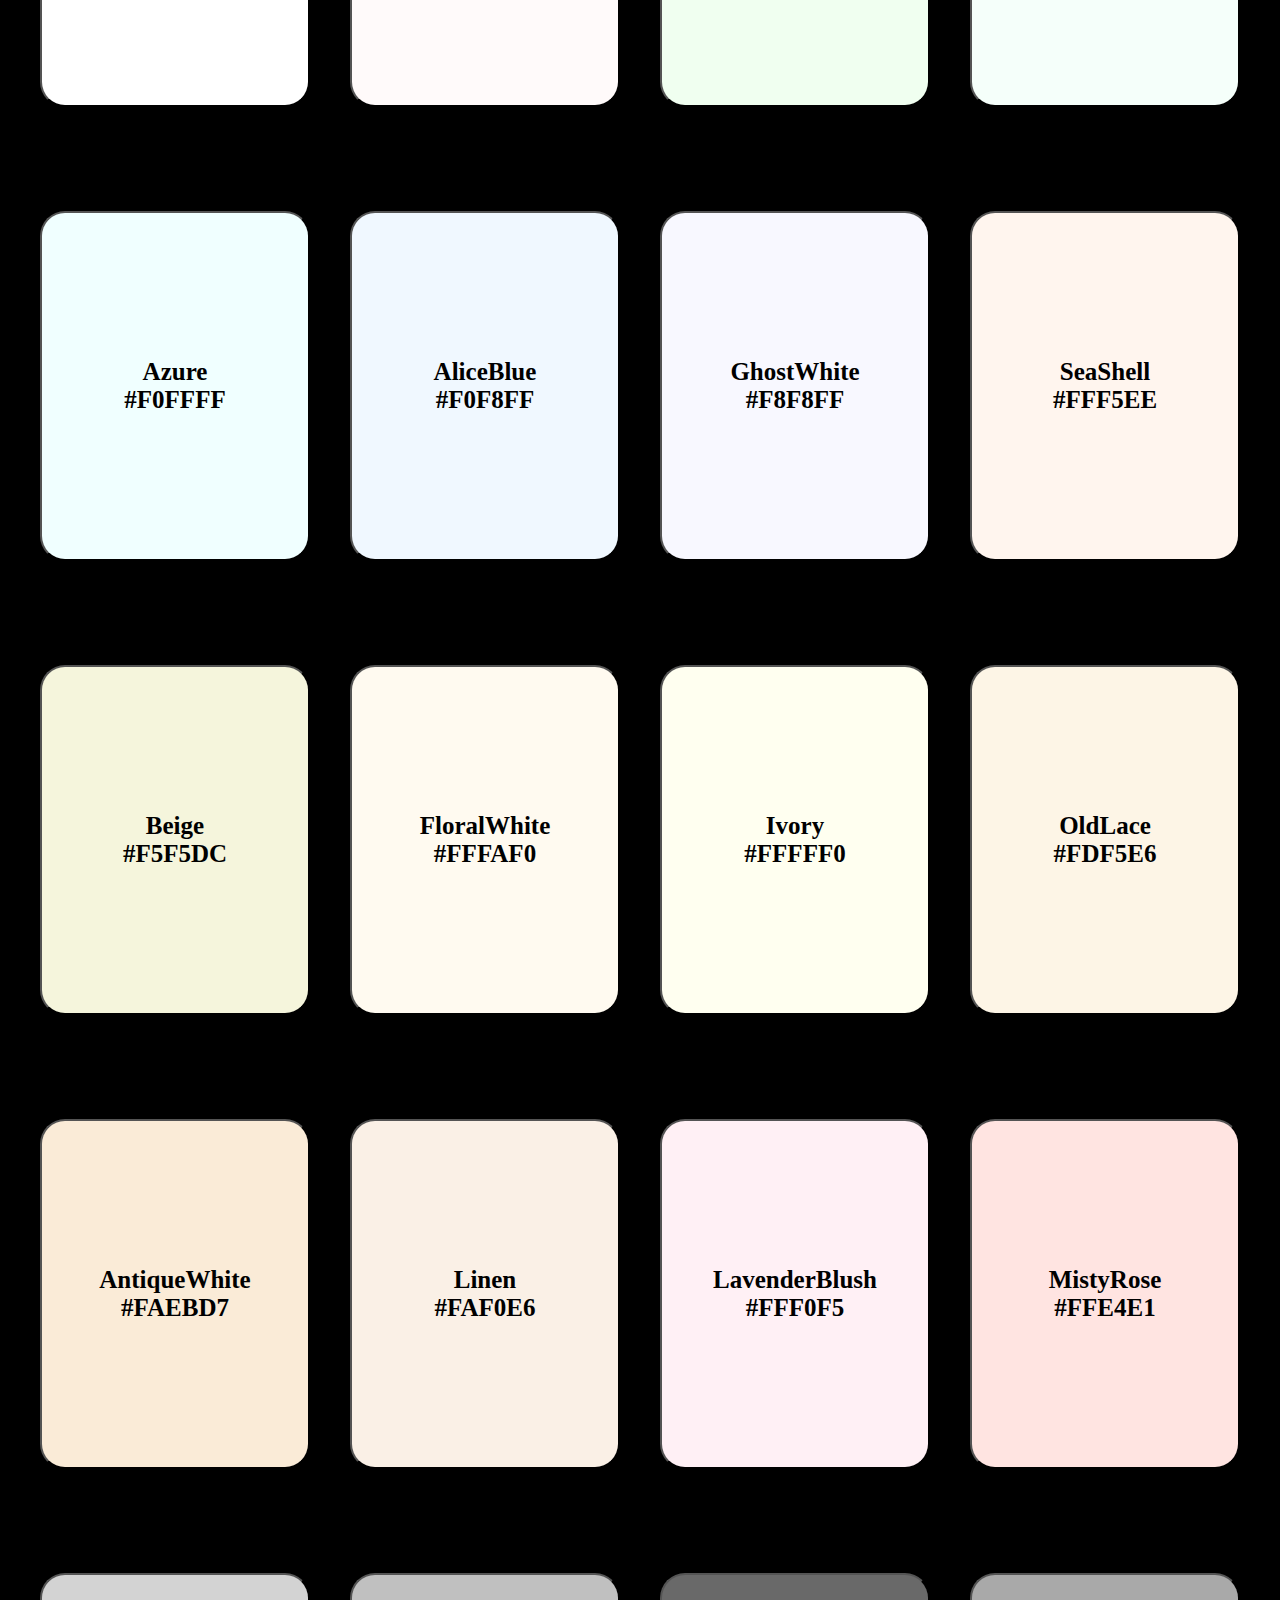
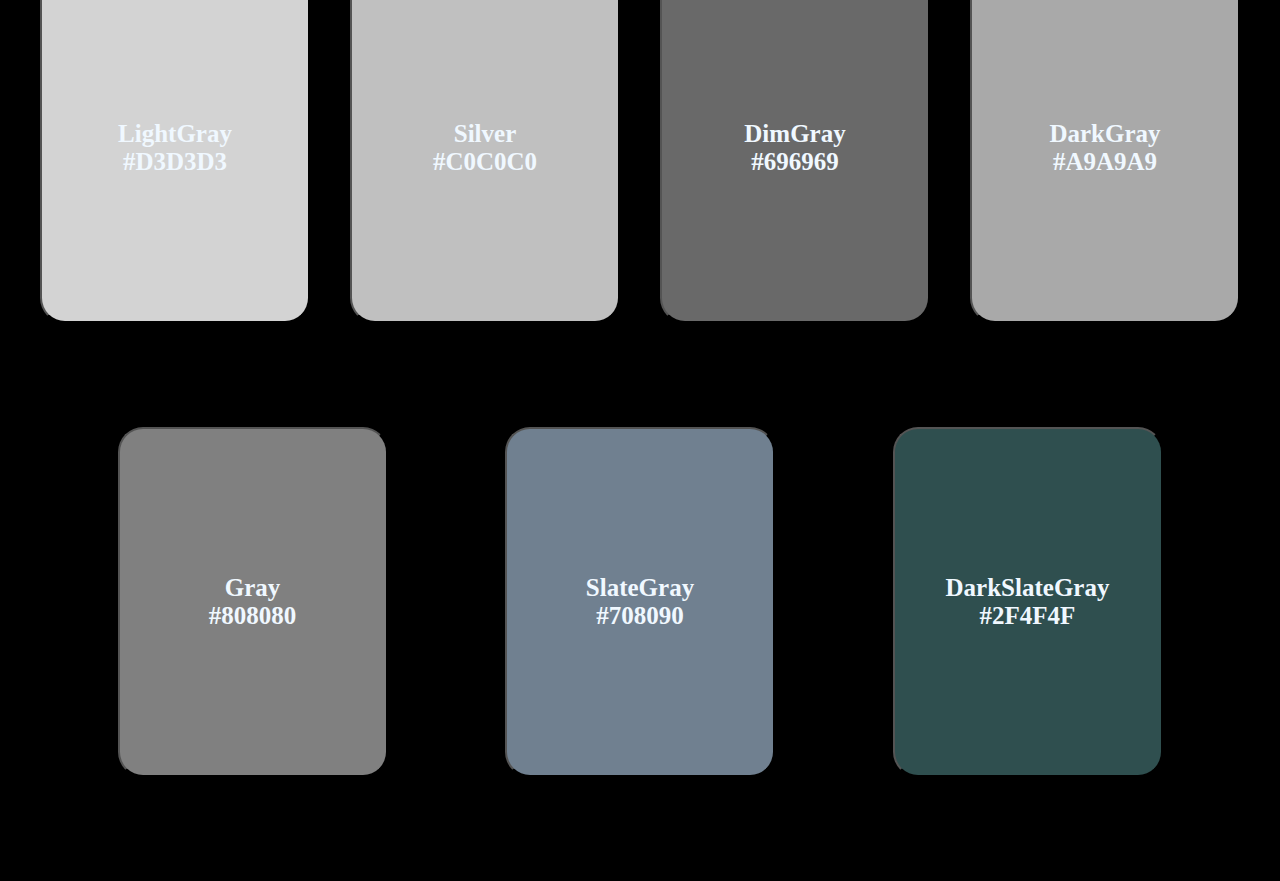
==== commit e536c537: "changes in style" ====
--- a/index.html
+++ b/index.html
@@ -579,10 +579,7 @@
                 <button class="btn" style="background-color: 	#2F4F4F;" data-color="#2F4F4F" >DarkSlateGray<br>#2F4F4F</button>
                 <div><p class="copy_alert text">Copied✅</p></div>
             </div>
-            <div class="cardContainer">
-                <button class="btn" style="background-color: 	#000000;" data-color="#000000" >Black<br>#000000</button>
-                <div><p class="copy_alert text">Copied✅</p></div>
-            </div>
+            
         </div>
         <script src="./script.js"></script>
 
--- a/style.css
+++ b/style.css
@@ -37,9 +37,9 @@
 p {
     text-align: center;
      color: #fff;
-     font-family: 'Courier New', Courier, monospace;
-     font-weight: bold;
-     font-size: larger;
+     font-family:Verdana, Geneva, Tahoma, sans-serif;
+     font-weight:bold;
+     font-size: 20px;
    
 }
 .cardContainer{
@@ -65,9 +65,10 @@
     justify-content: center;
     align-items: center;
     margin: 20px;
+    font-family:Georgia, 'Times New Roman', Times, serif;
     color: aliceblue;
     font-weight: bold;
-    font-size: 30px;
+    font-size: 25px;
     border-radius: 25px;
 }
 .btn:hover {
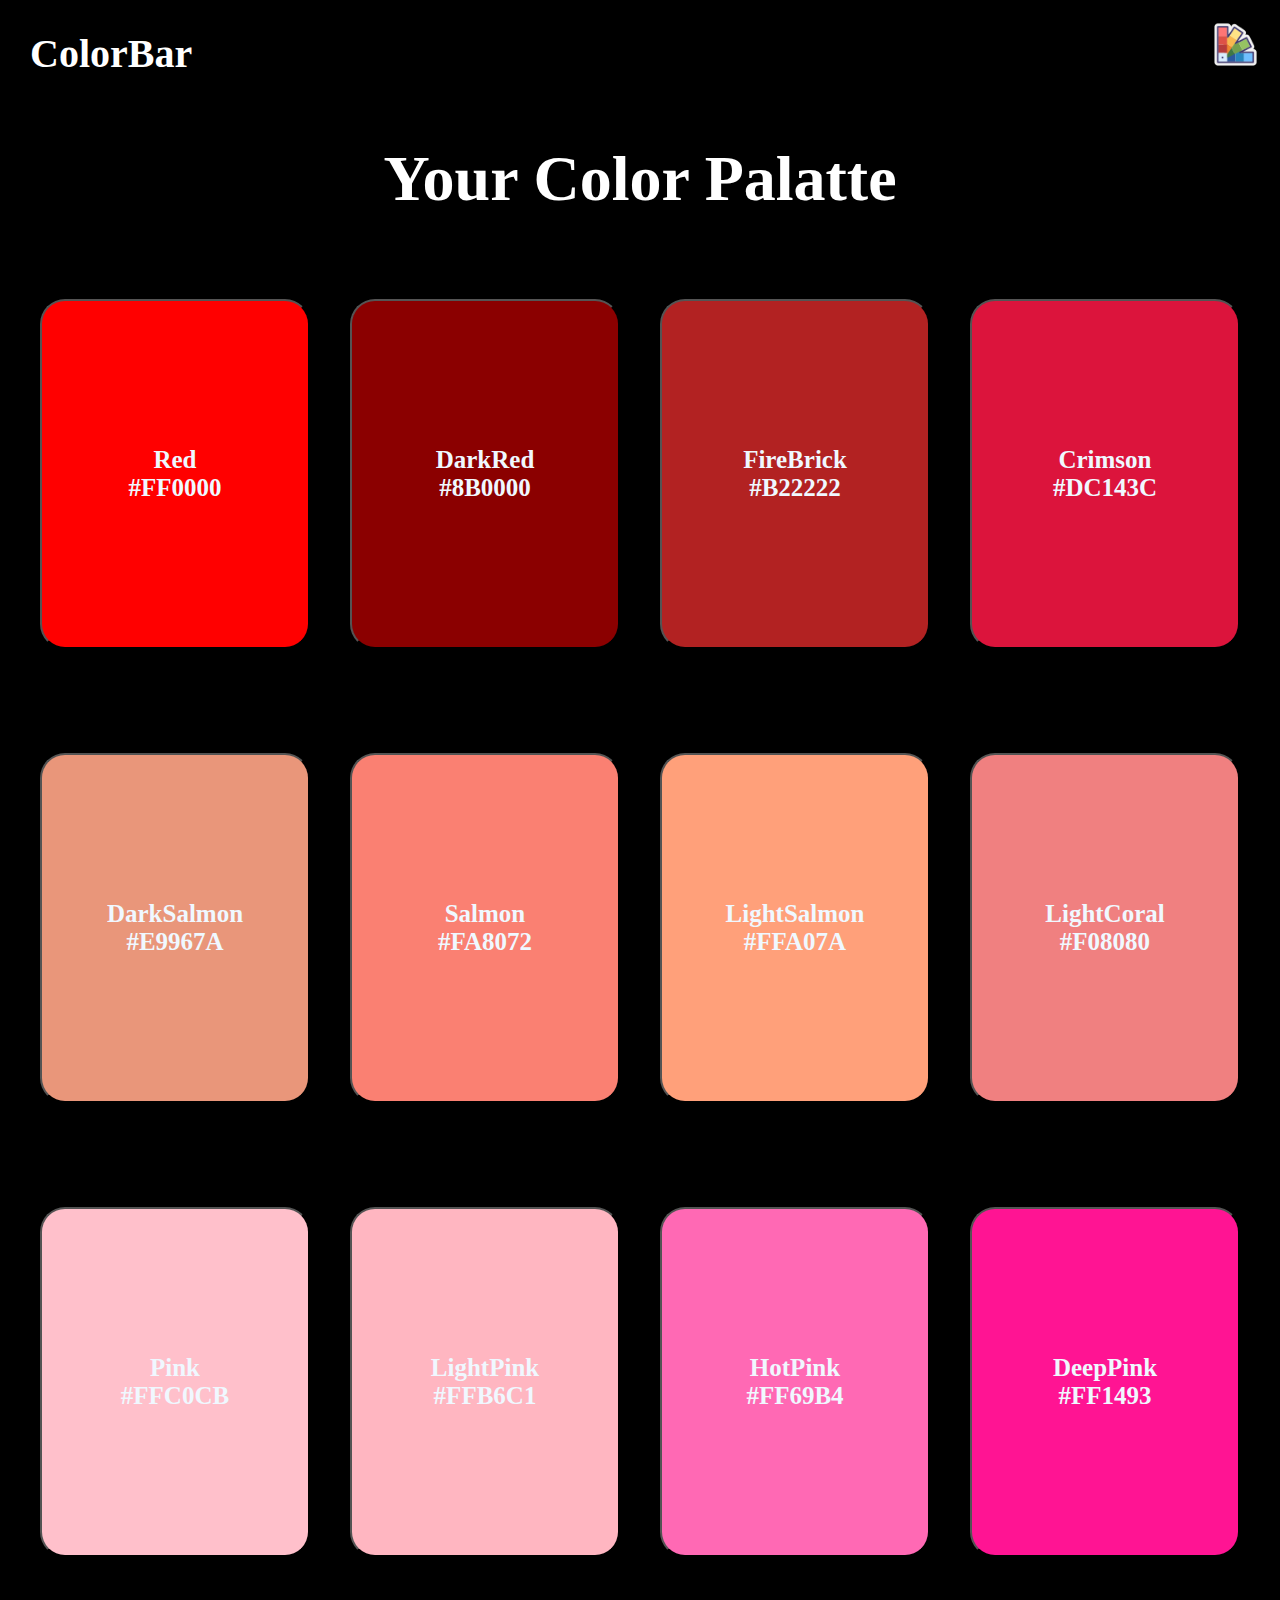
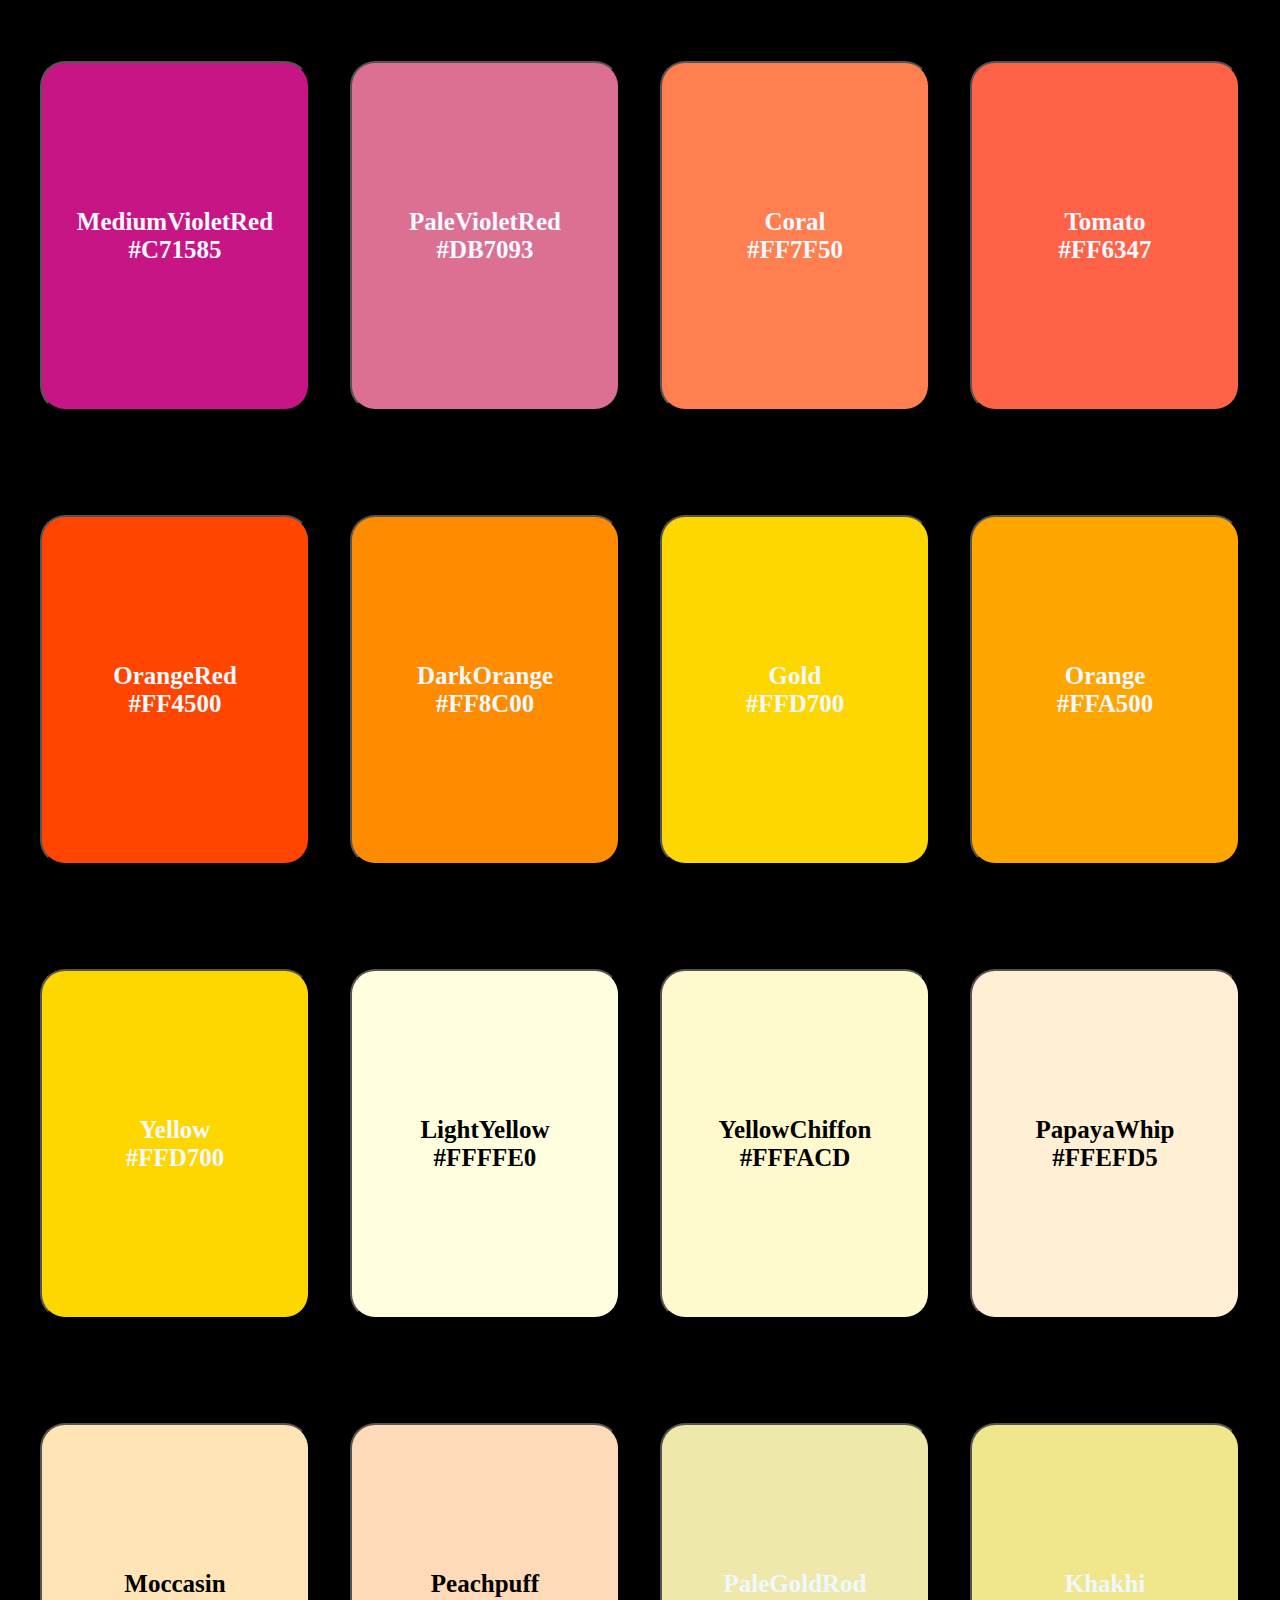
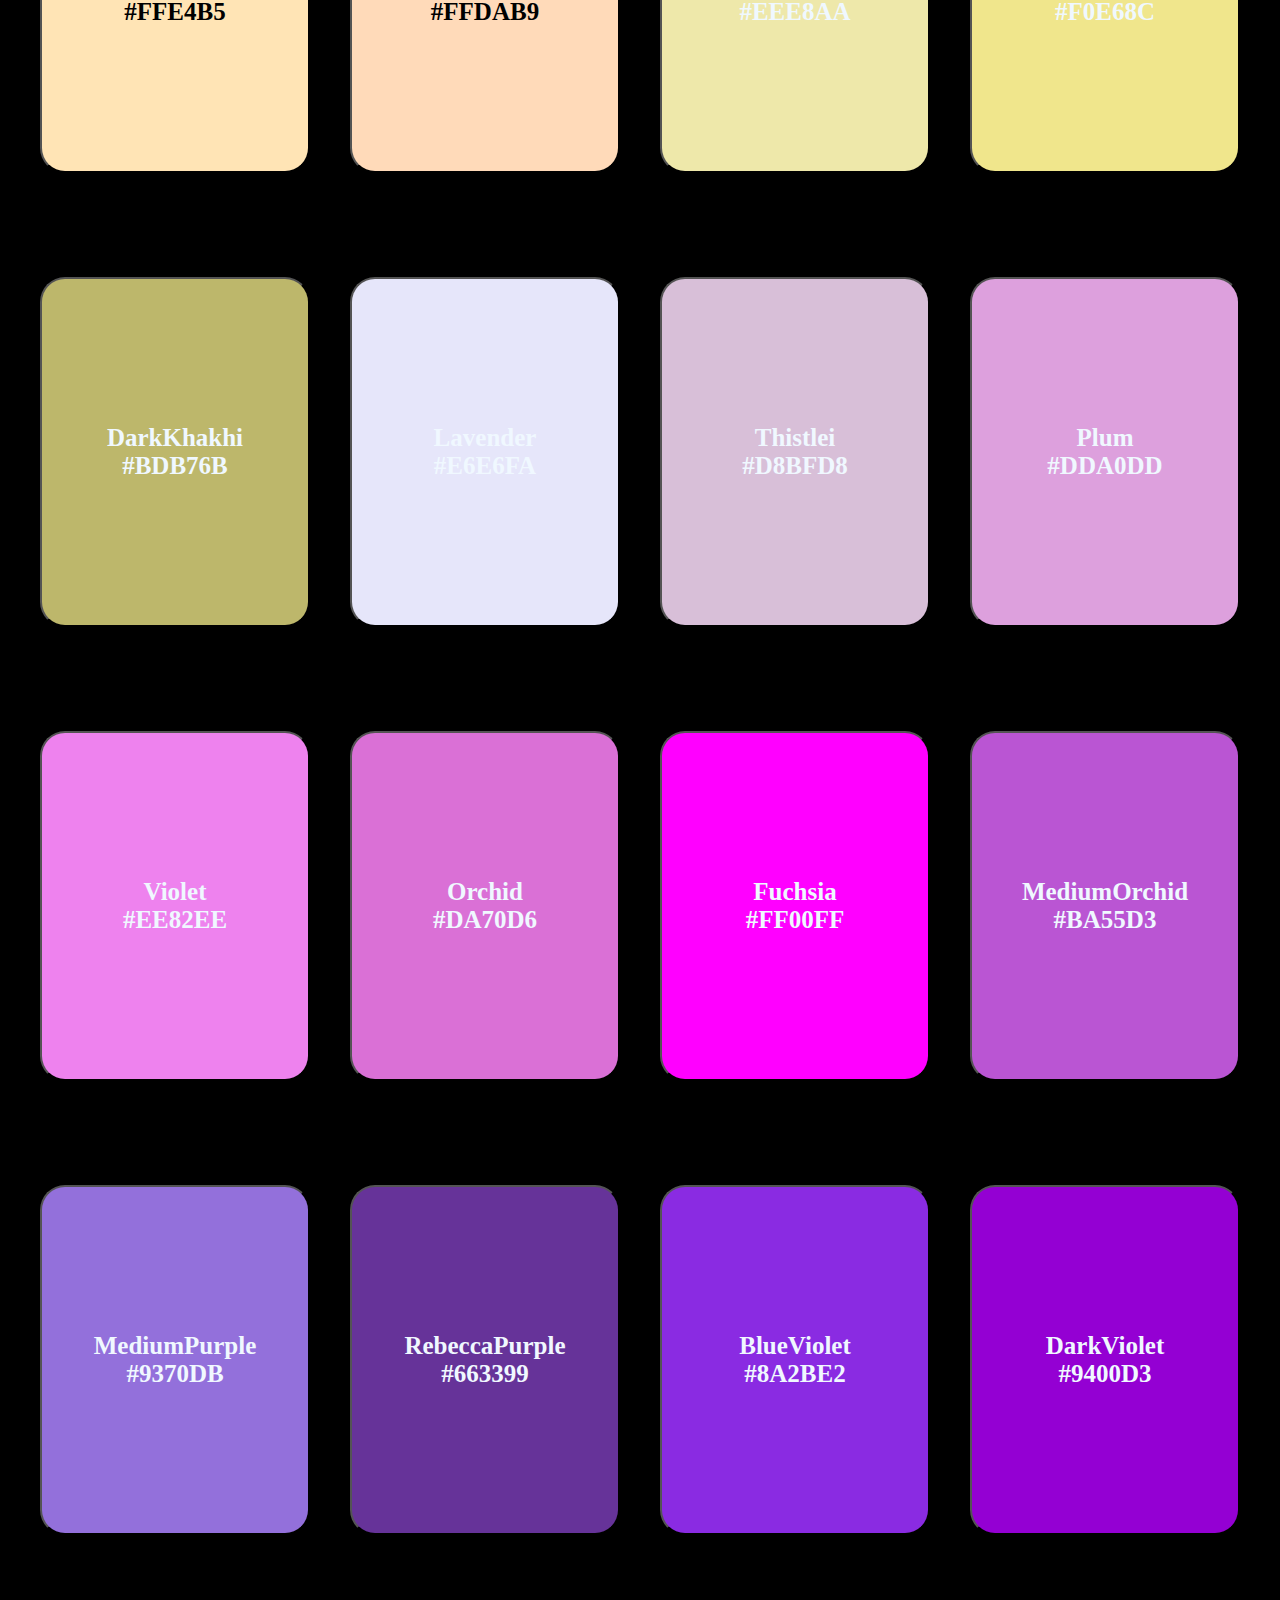
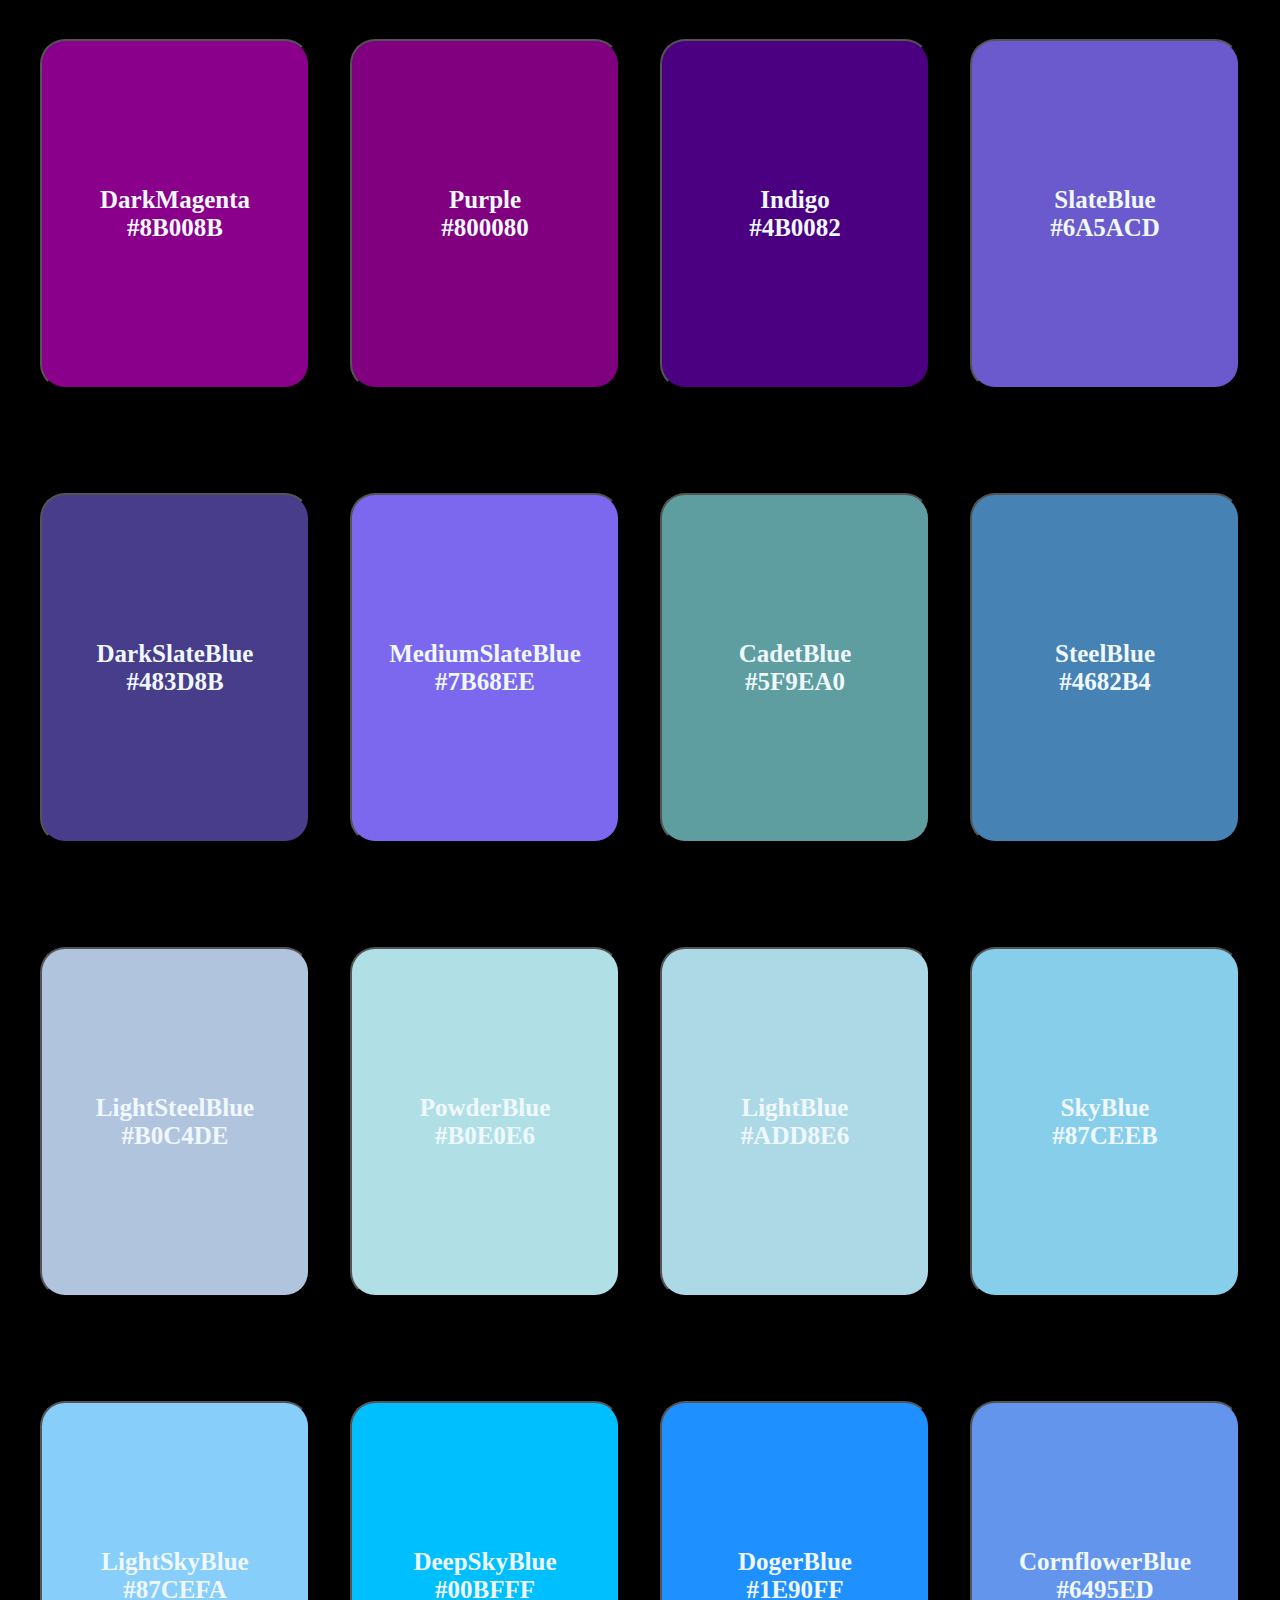
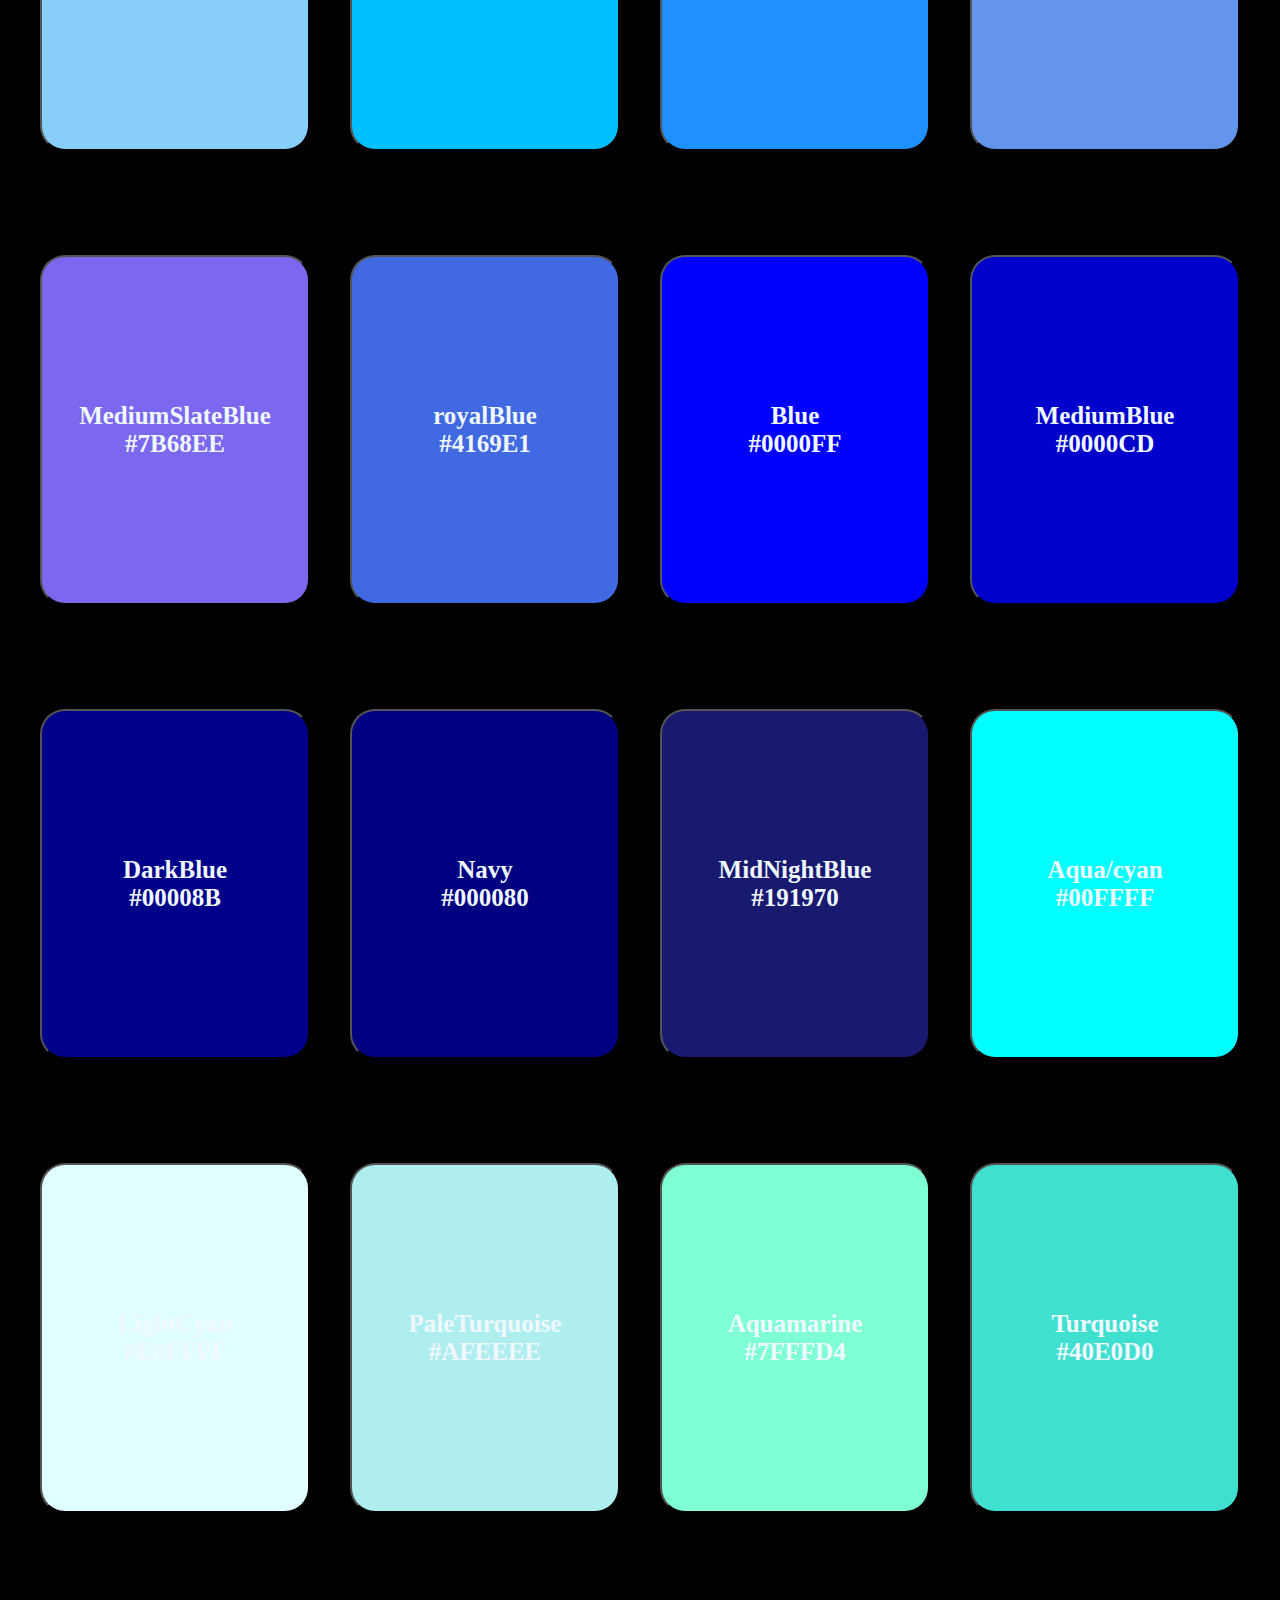
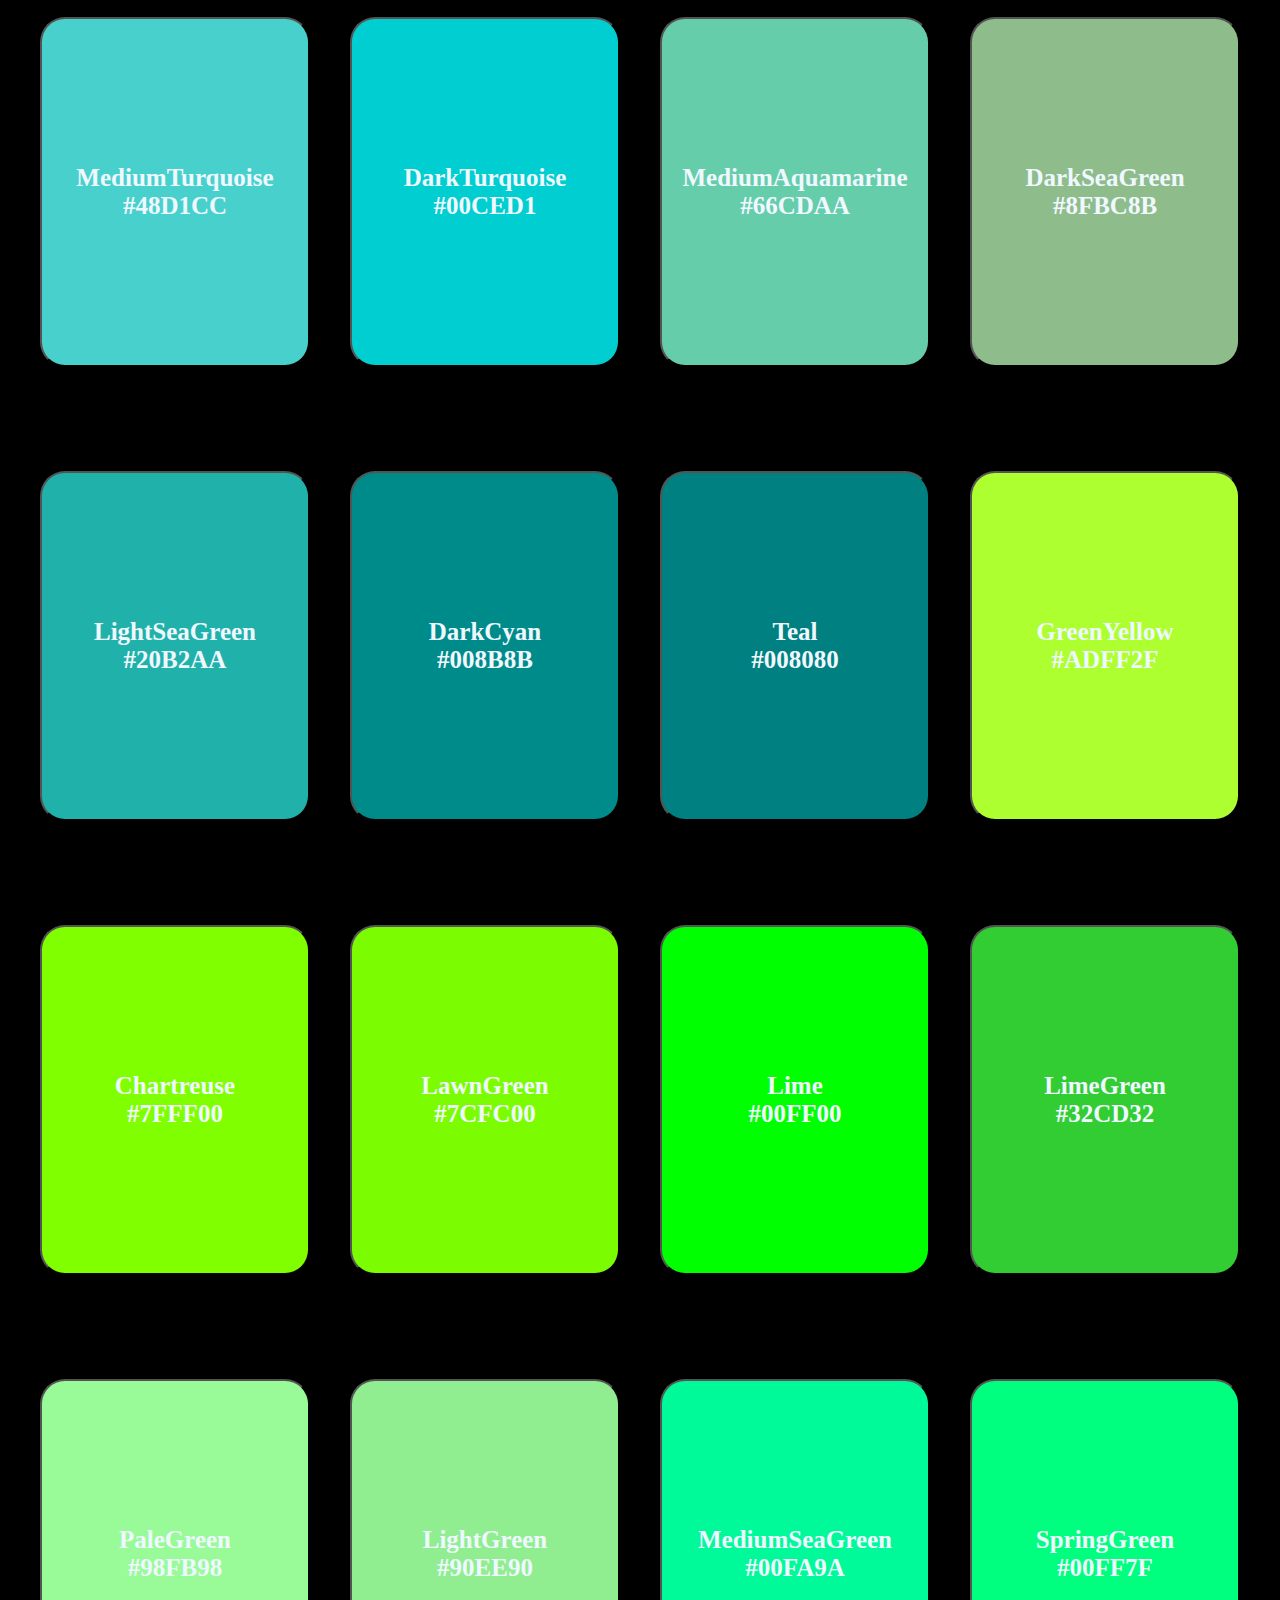
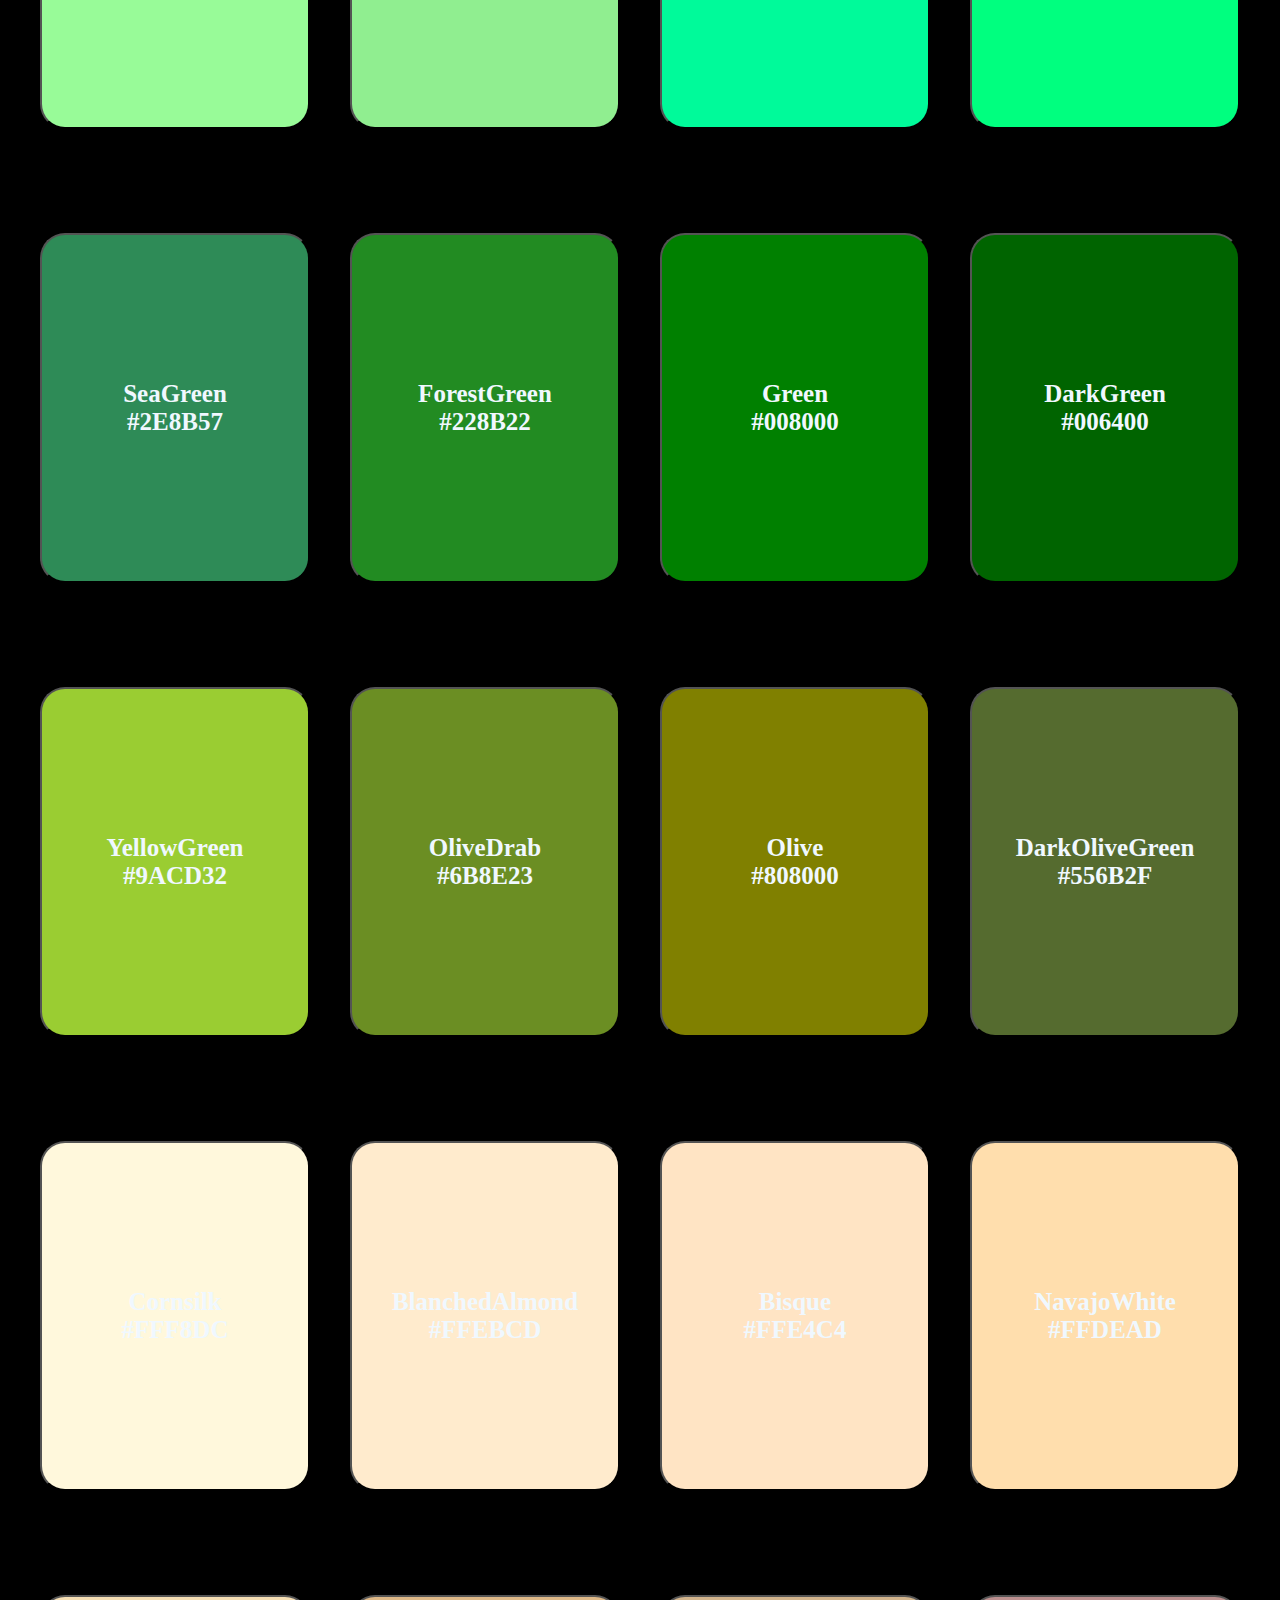
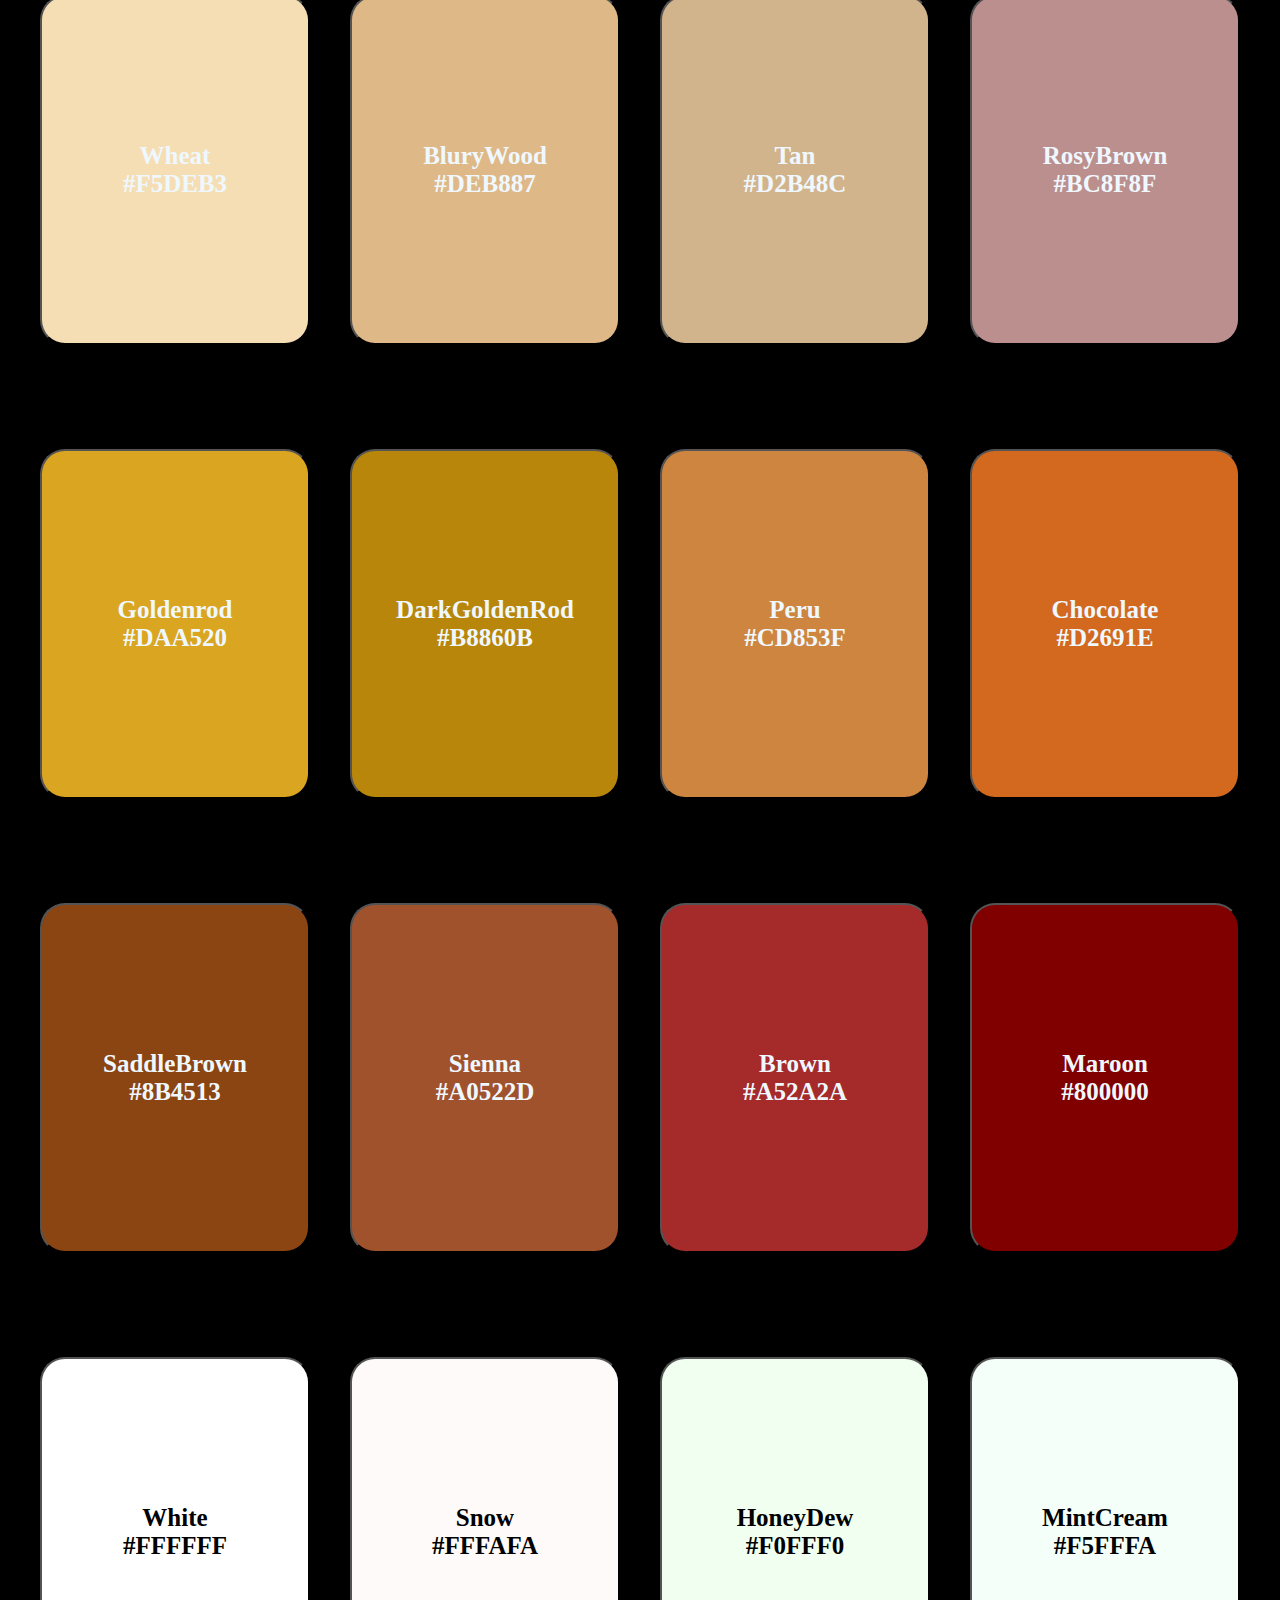
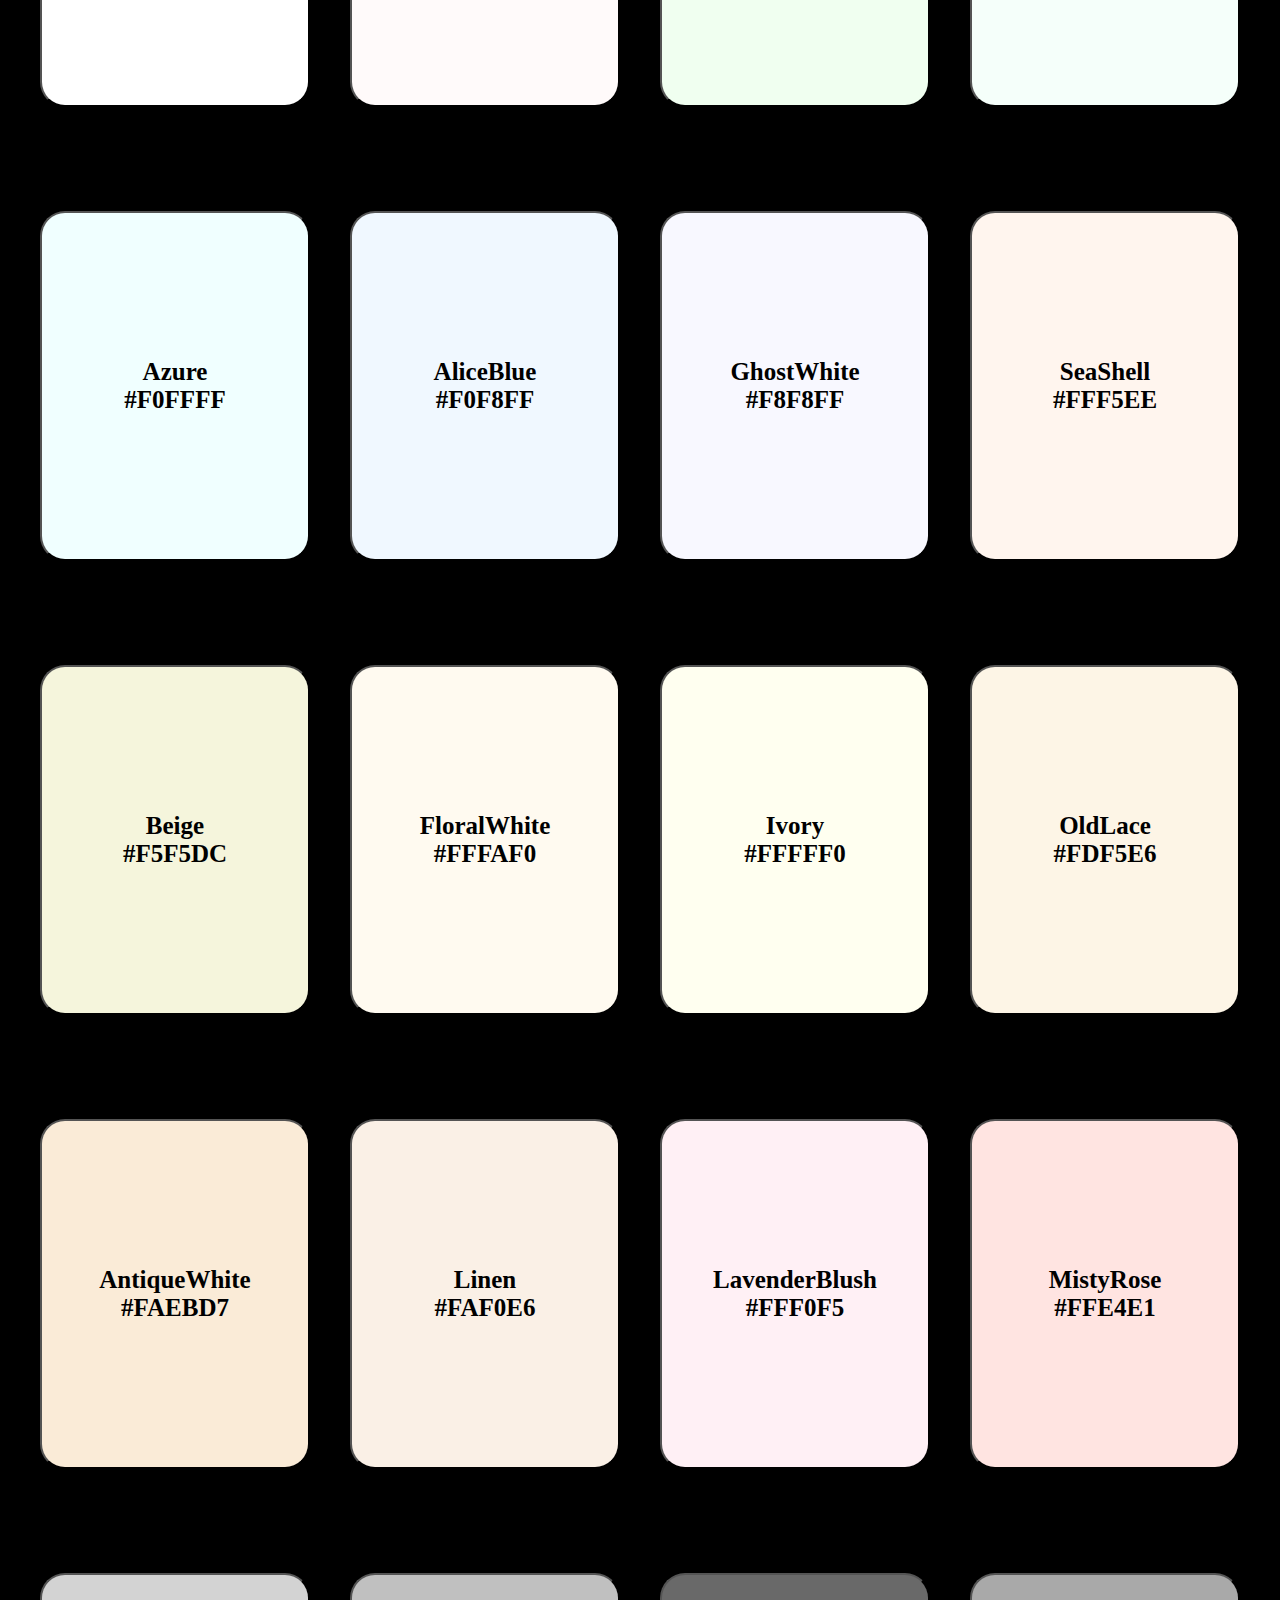
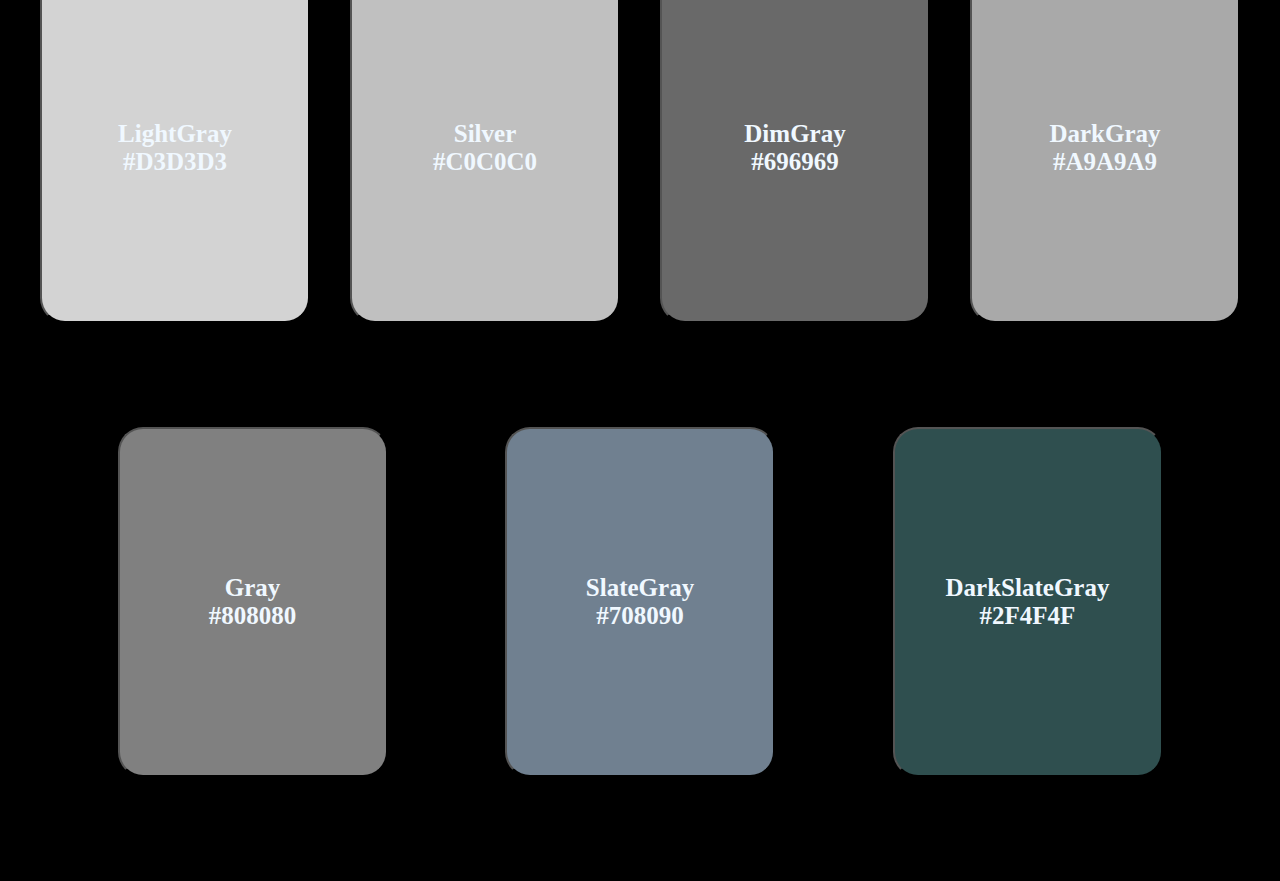
==== commit a8a5cc55: "added icon" ====
--- a/index.html
+++ b/index.html
@@ -5,6 +5,7 @@
     <meta http-equiv="X-UA-Compatible" content="IE=edge">
     <meta name="viewport" content="width=device-width, initial-scale=1.0">
     <title>ColorBar</title>
+    <link rel="icon" href="color-palette.png" type="image/icon type">
     <link rel="stylesheet" href="style.css">
 
     <style>
@@ -34,7 +35,8 @@
 </head>
 <body>
     <nav class="navi">
-        <h3>ColorBar</h3>
+        <h3 >ColorBar</h3>
+        <img src="color-palette.png" height="50px" width="50px">
      <!-- <a href="AboutMe.html" style="text-decoration: none">
         <h2 class="about">About Me</h2></a> -->
     </nav> 
@@ -424,7 +426,7 @@
                 <div><p class="copy_alert text">Copied✅</p></div>
             </div>
             <div class="cardContainer">
-                <button class="btn" style="background-color: 	#FFF8DC;color: black;" data-color="#FFF8DC" >Cornsilk<br>#FFF8DC</button>
+                <button class="btn" style="background-color: 	#FFF8DC;" data-color="#FFF8DC" >Cornsilk<br>#FFF8DC</button>
                 <div><p class="copy_alert text">Copied✅</p></div>
             </div>
             <div class="cardContainer">
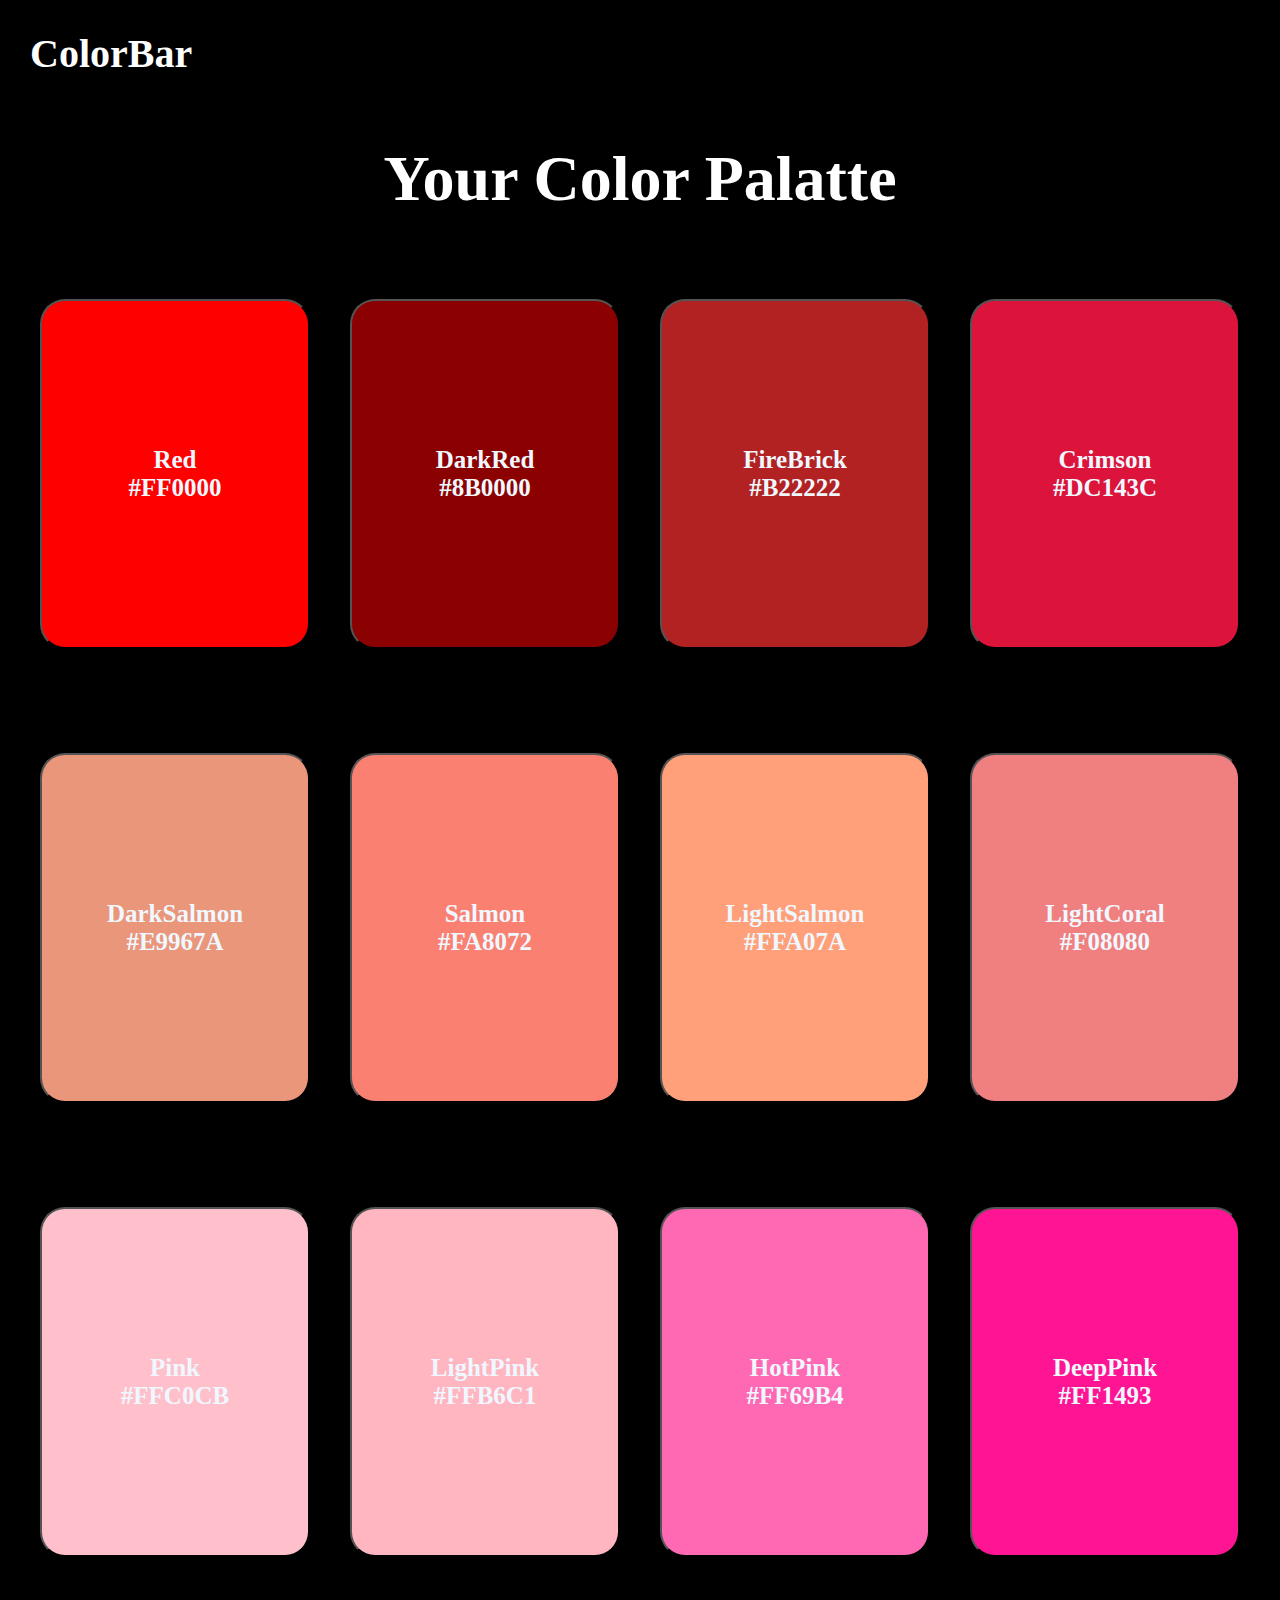
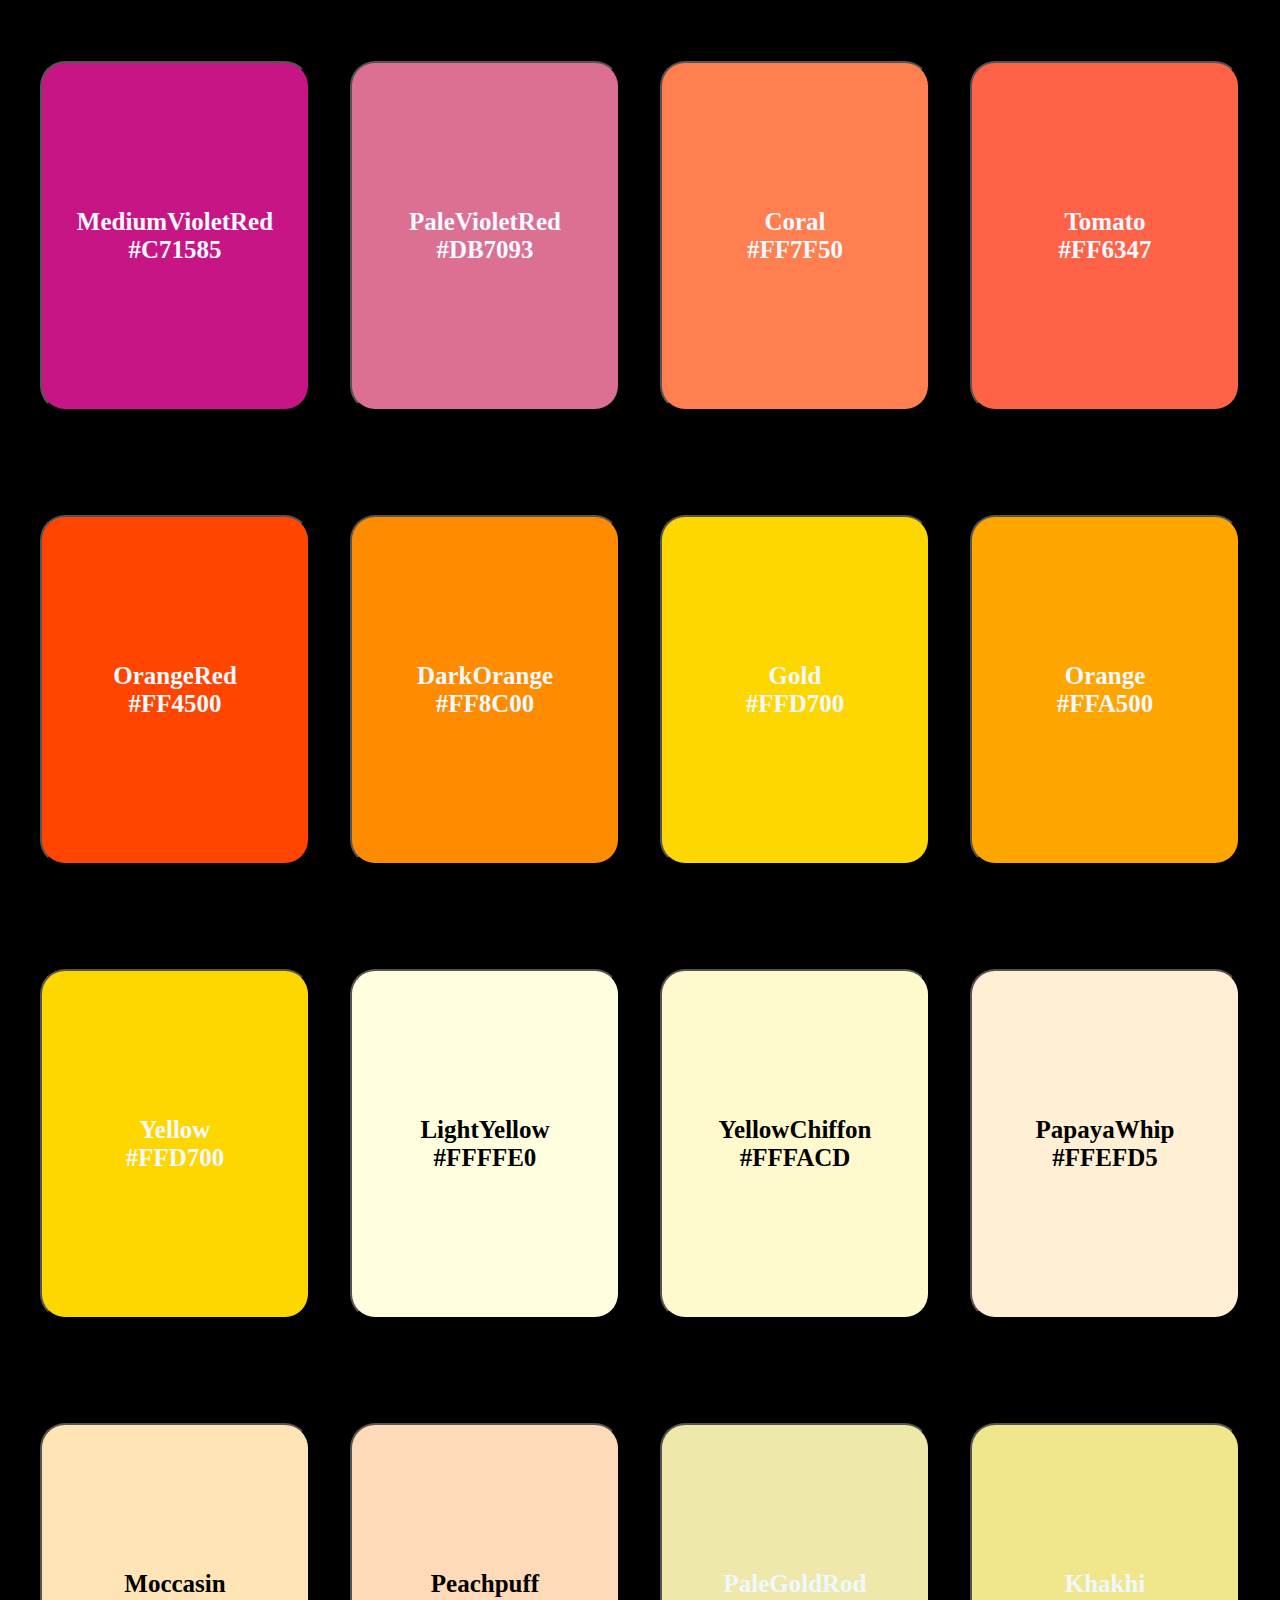
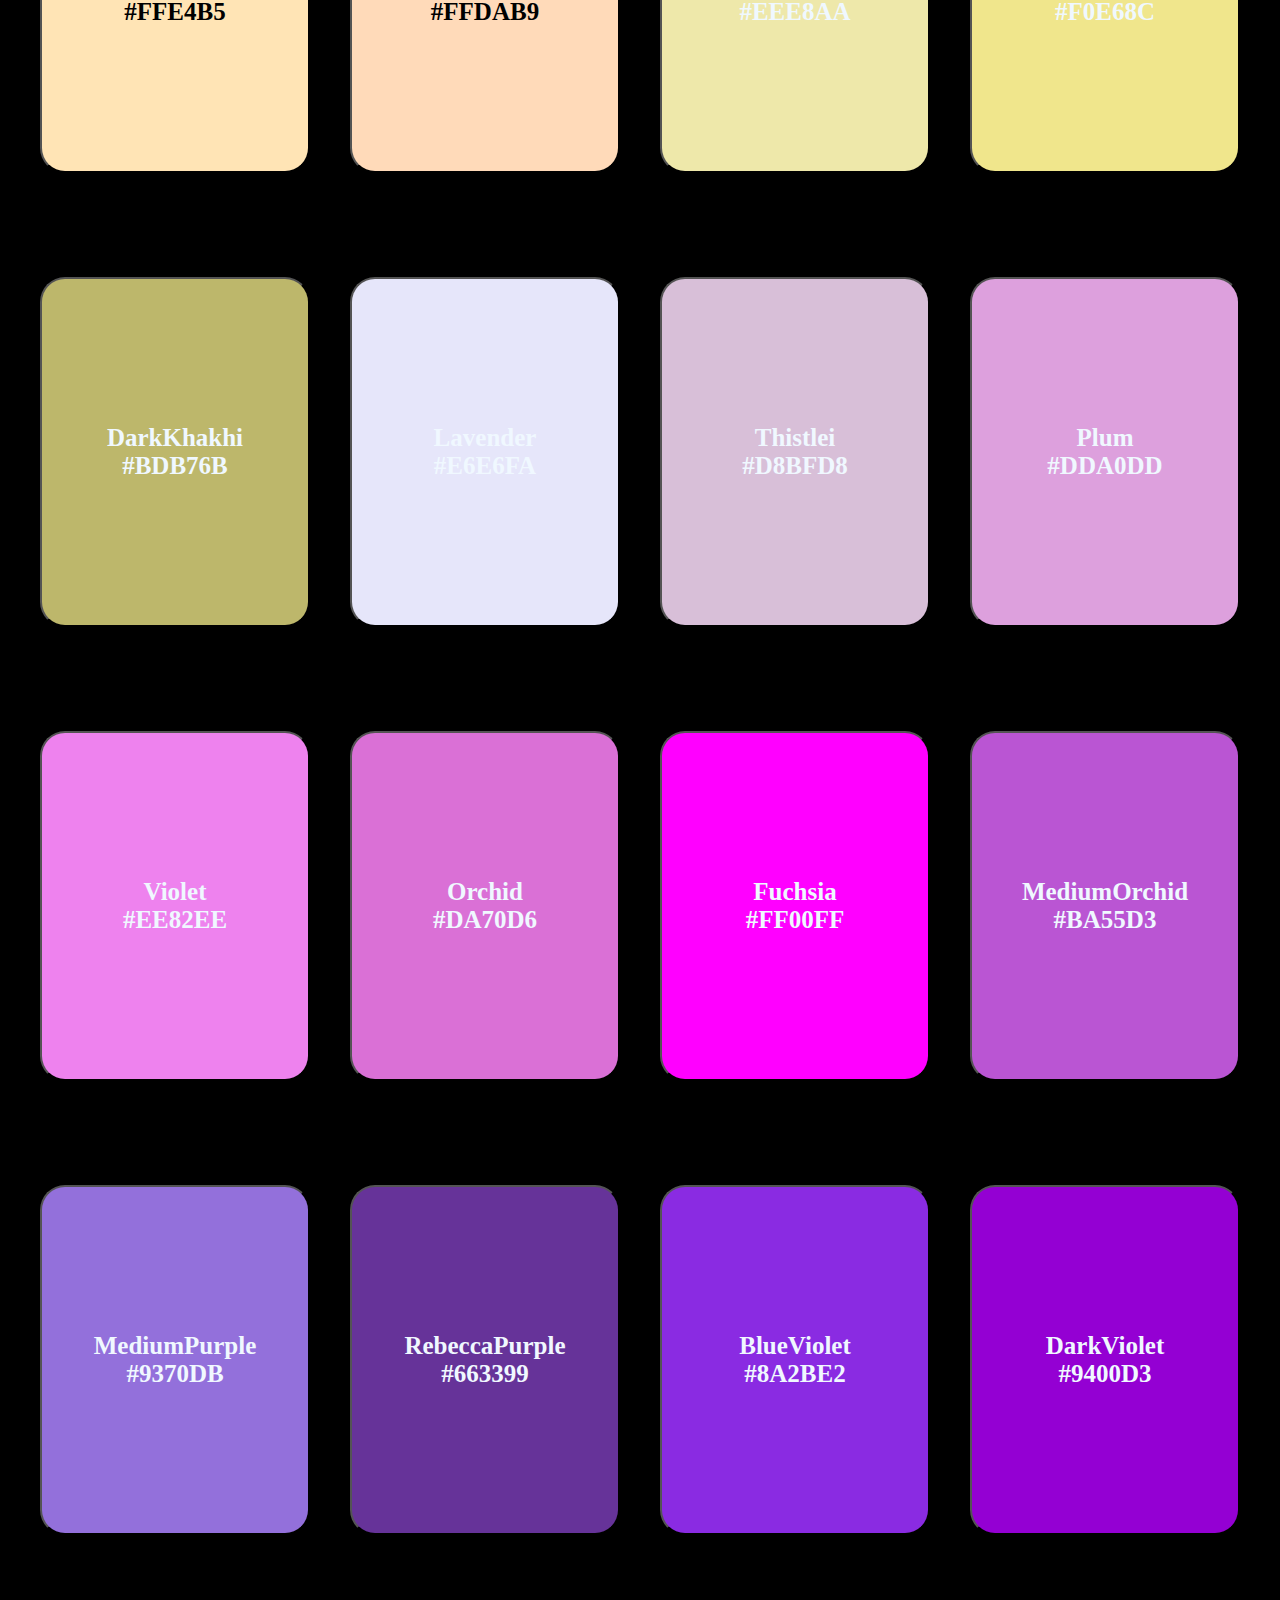
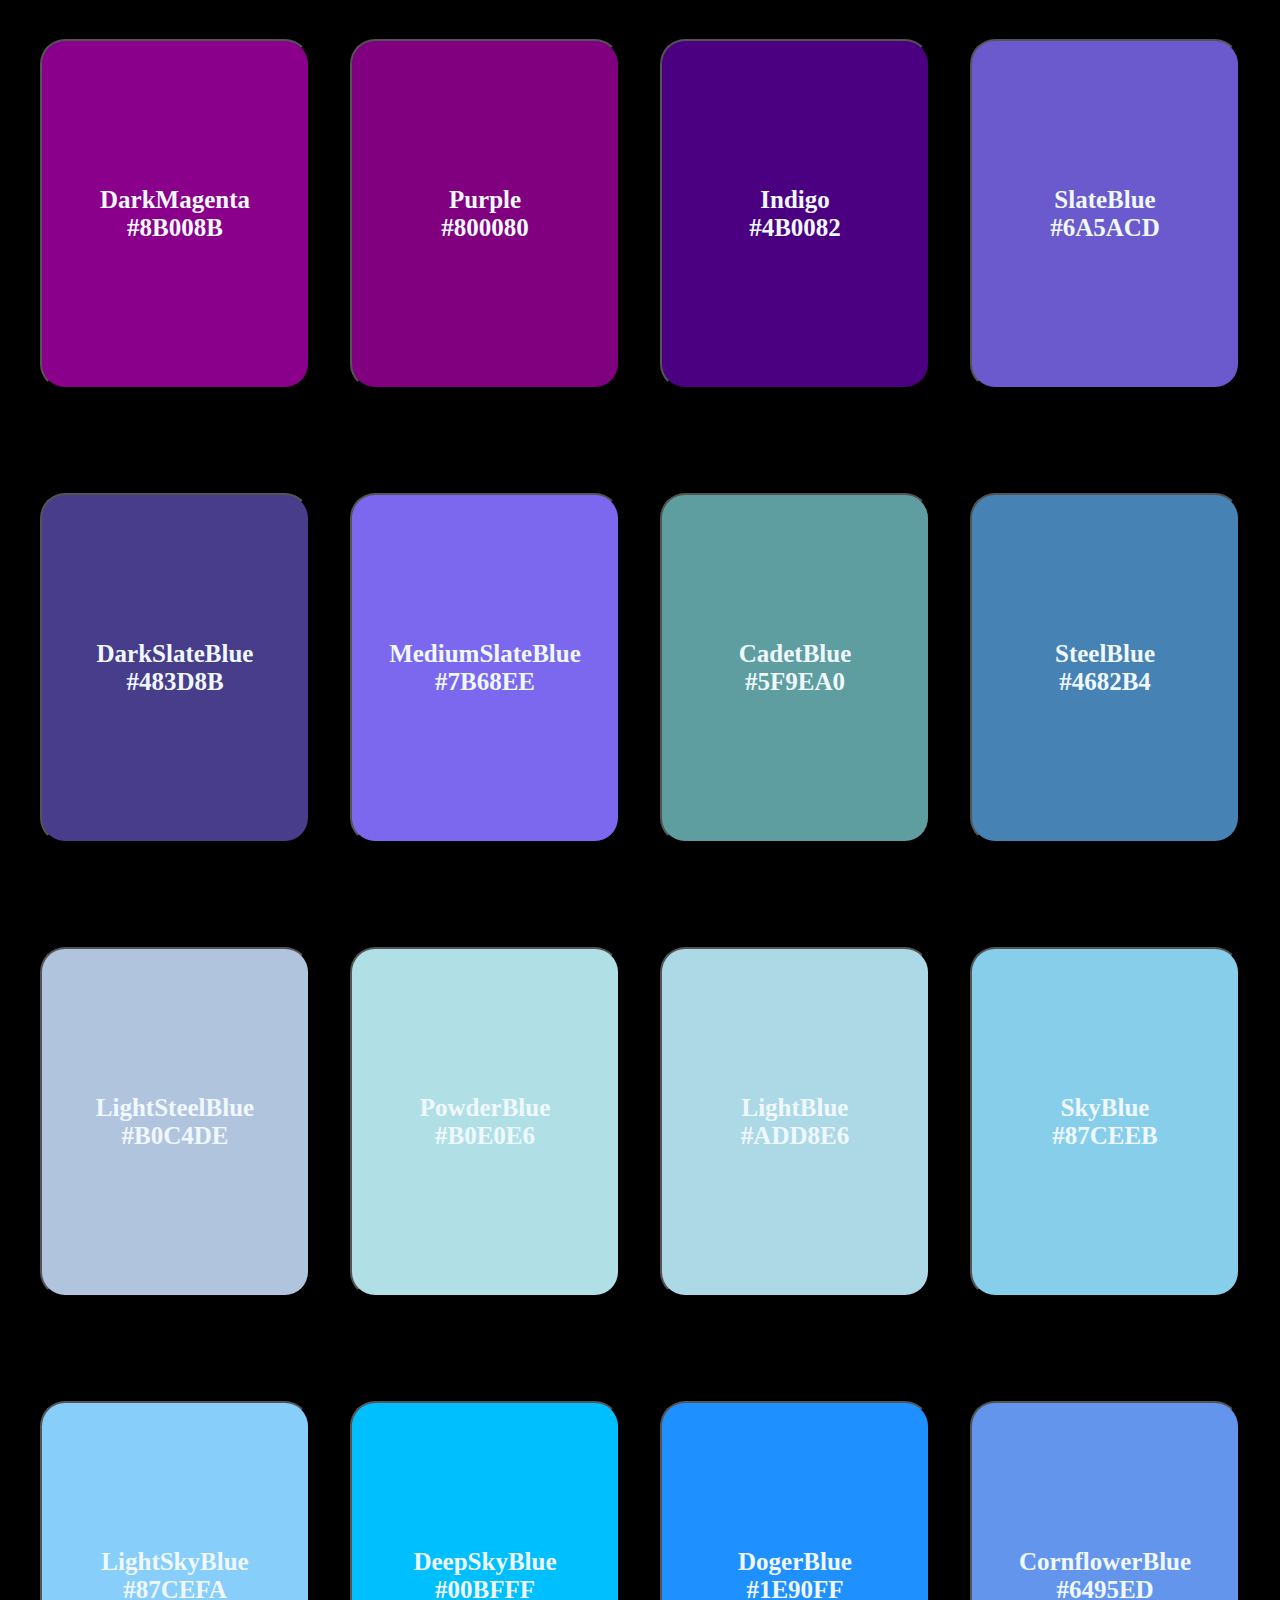
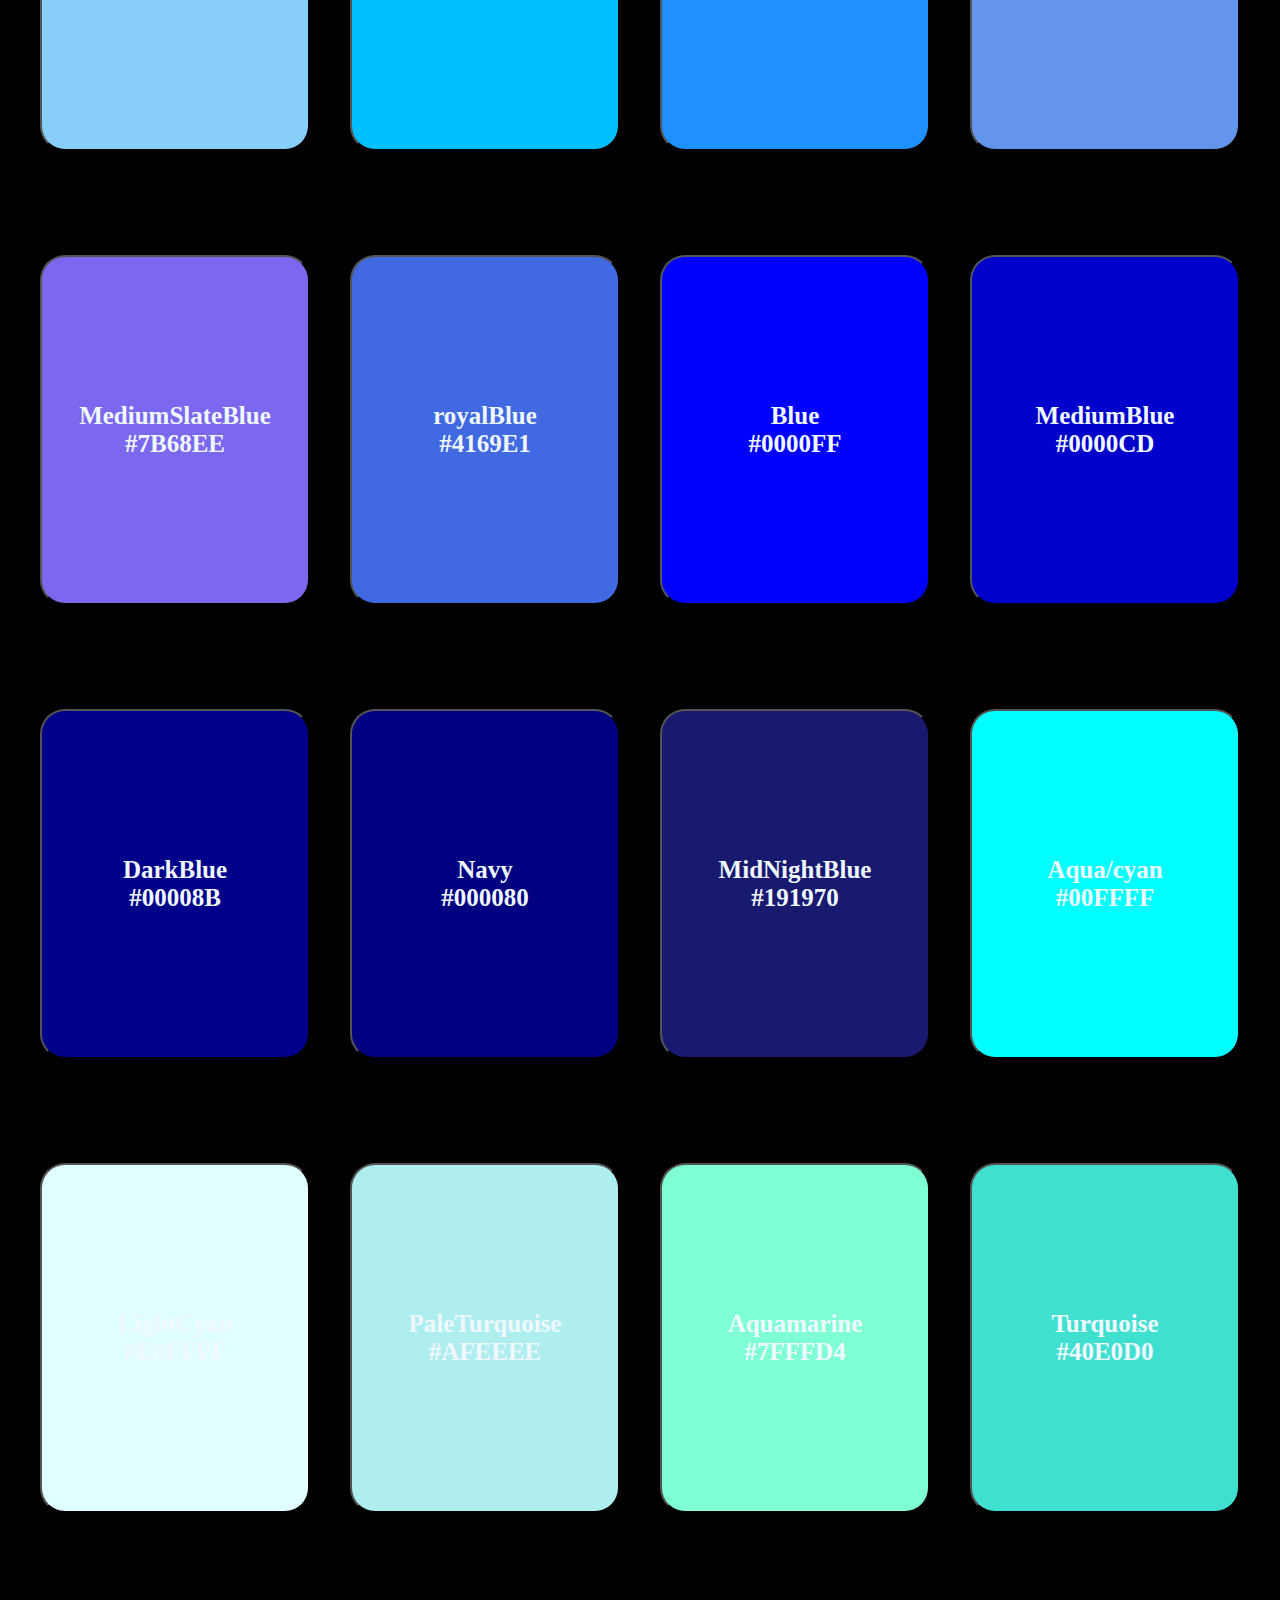
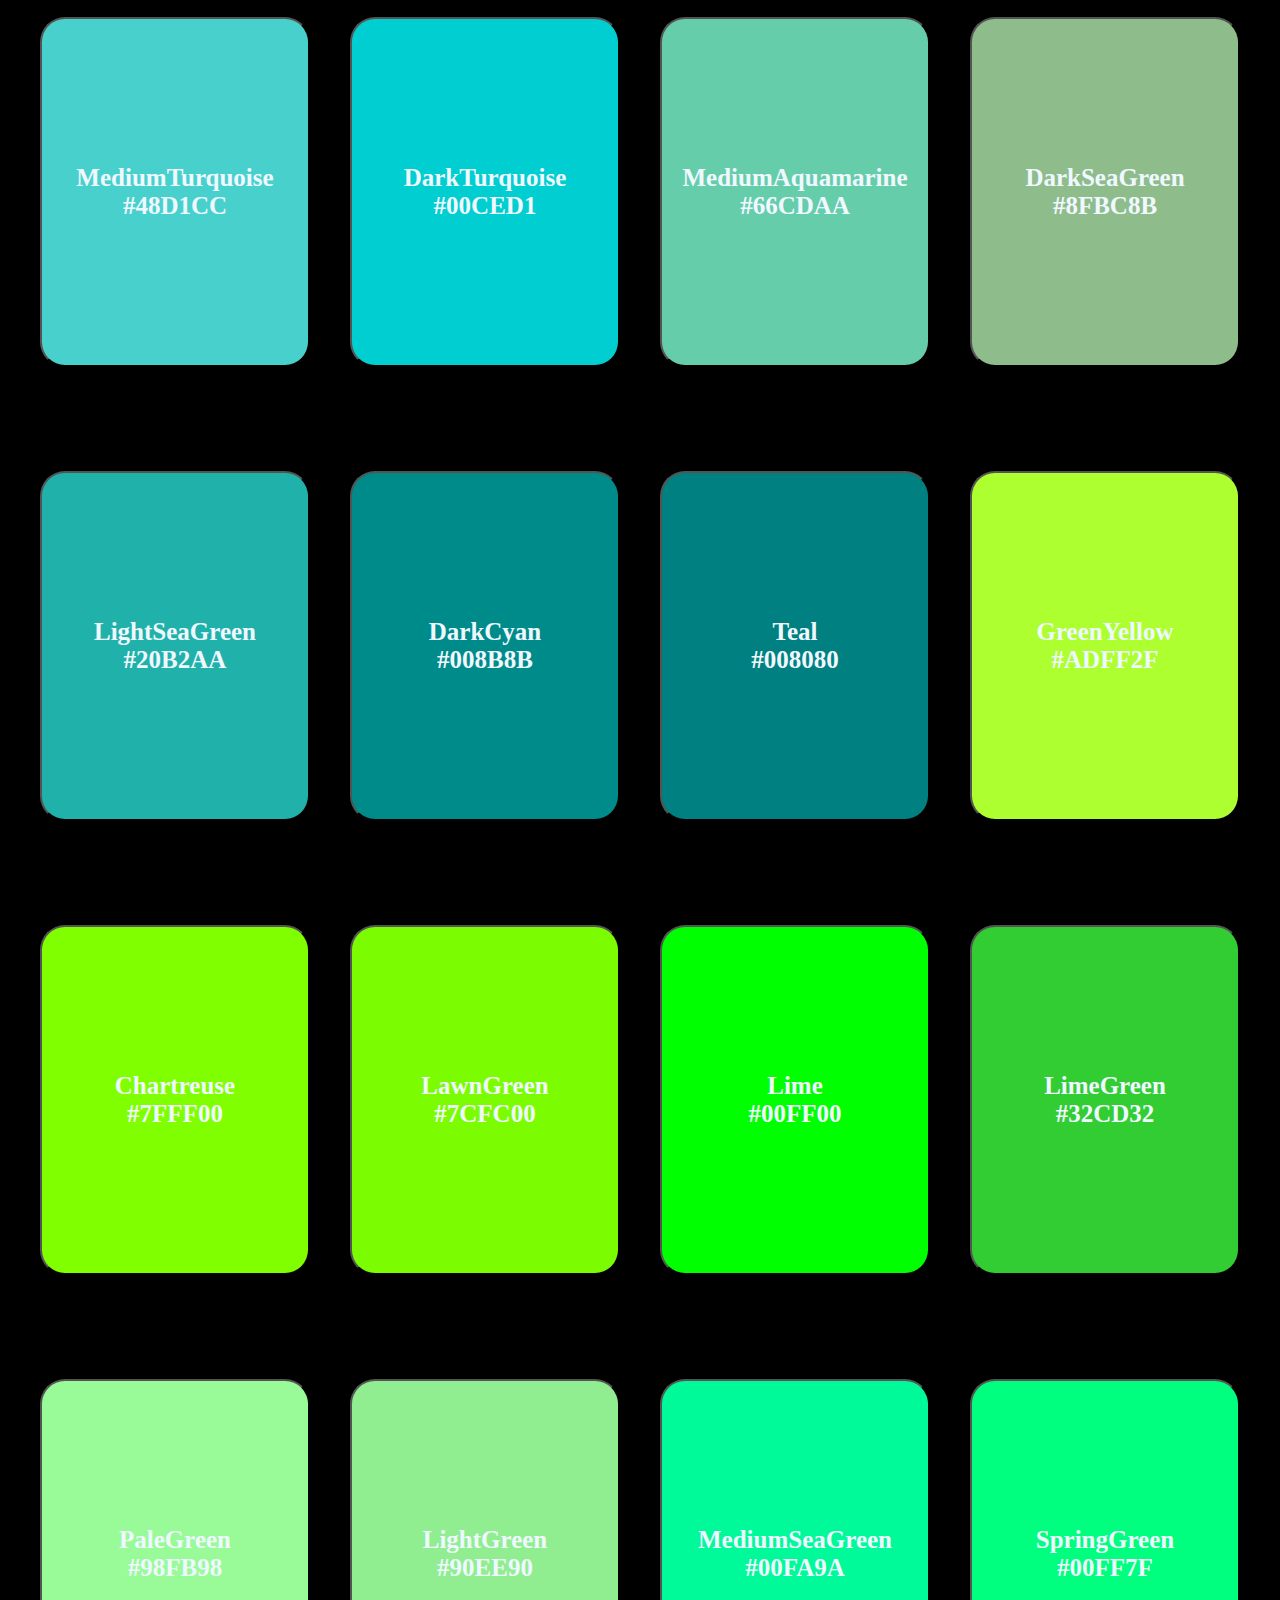
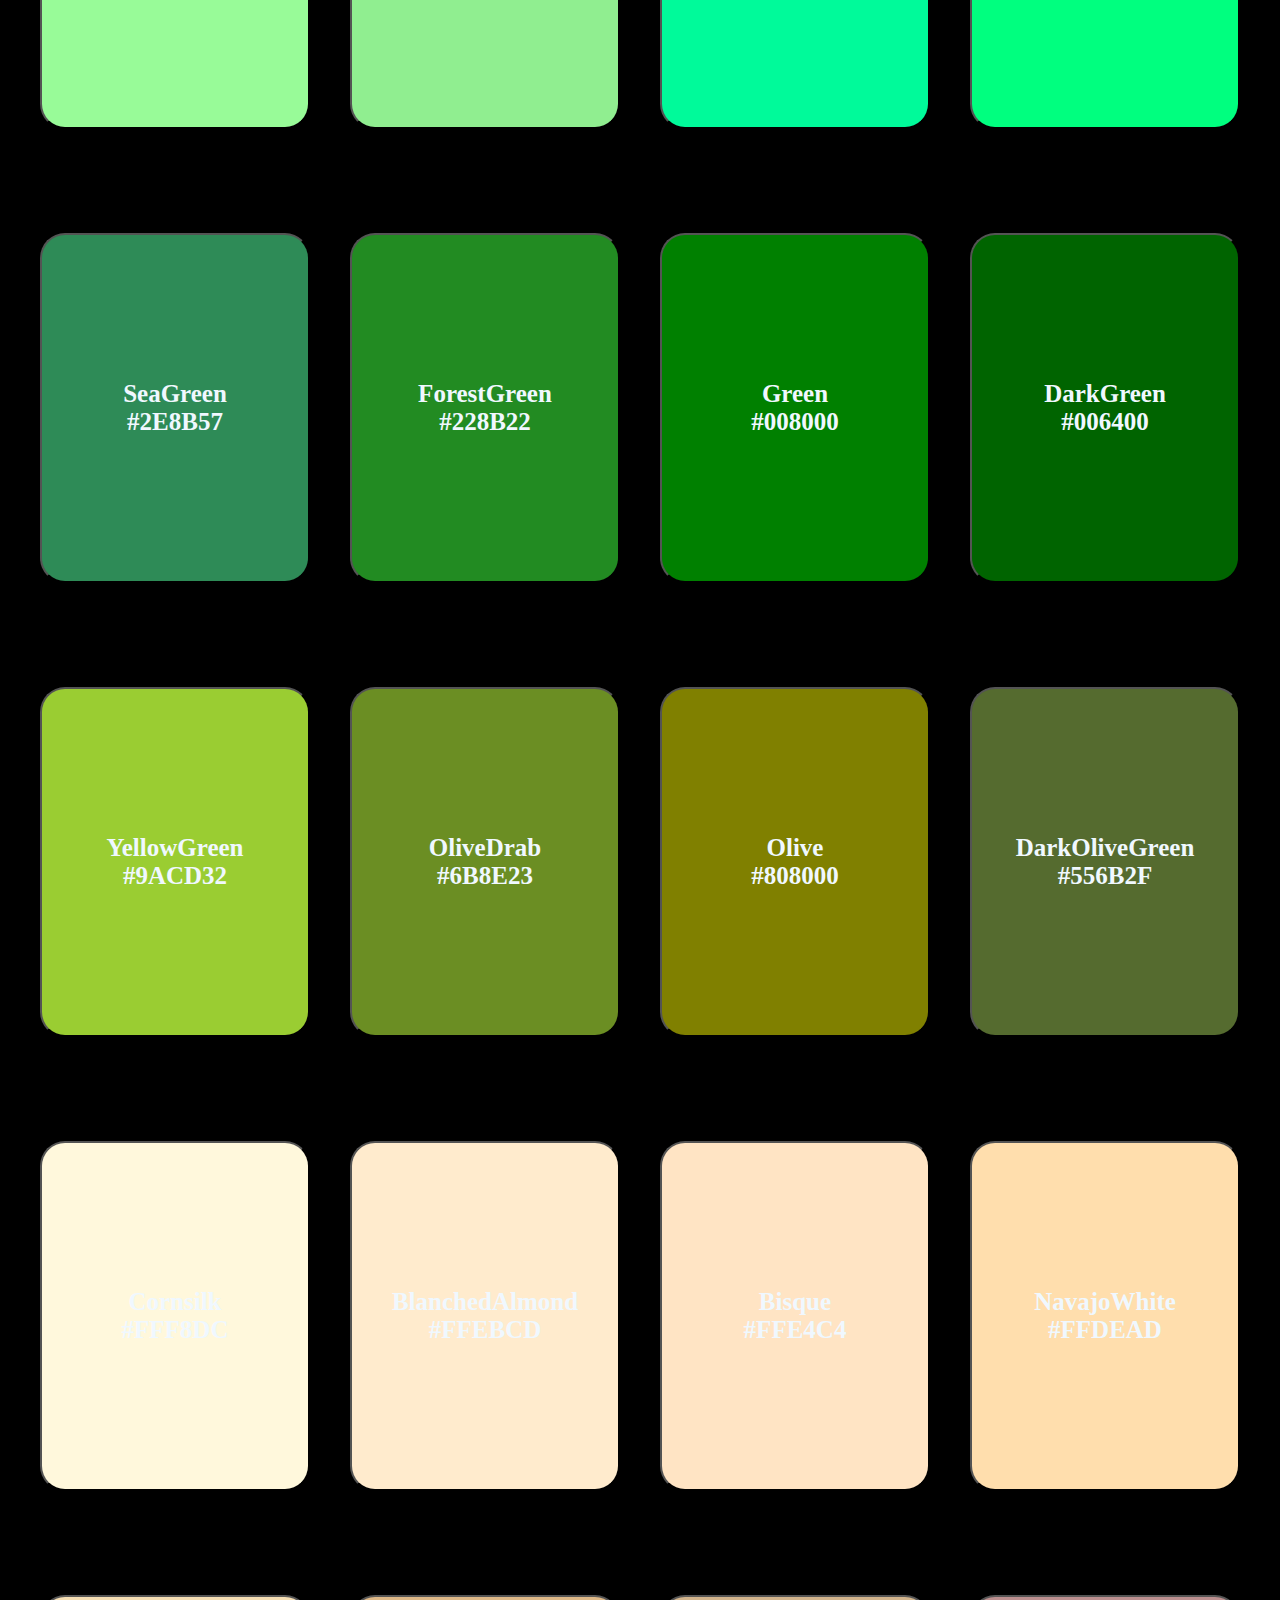
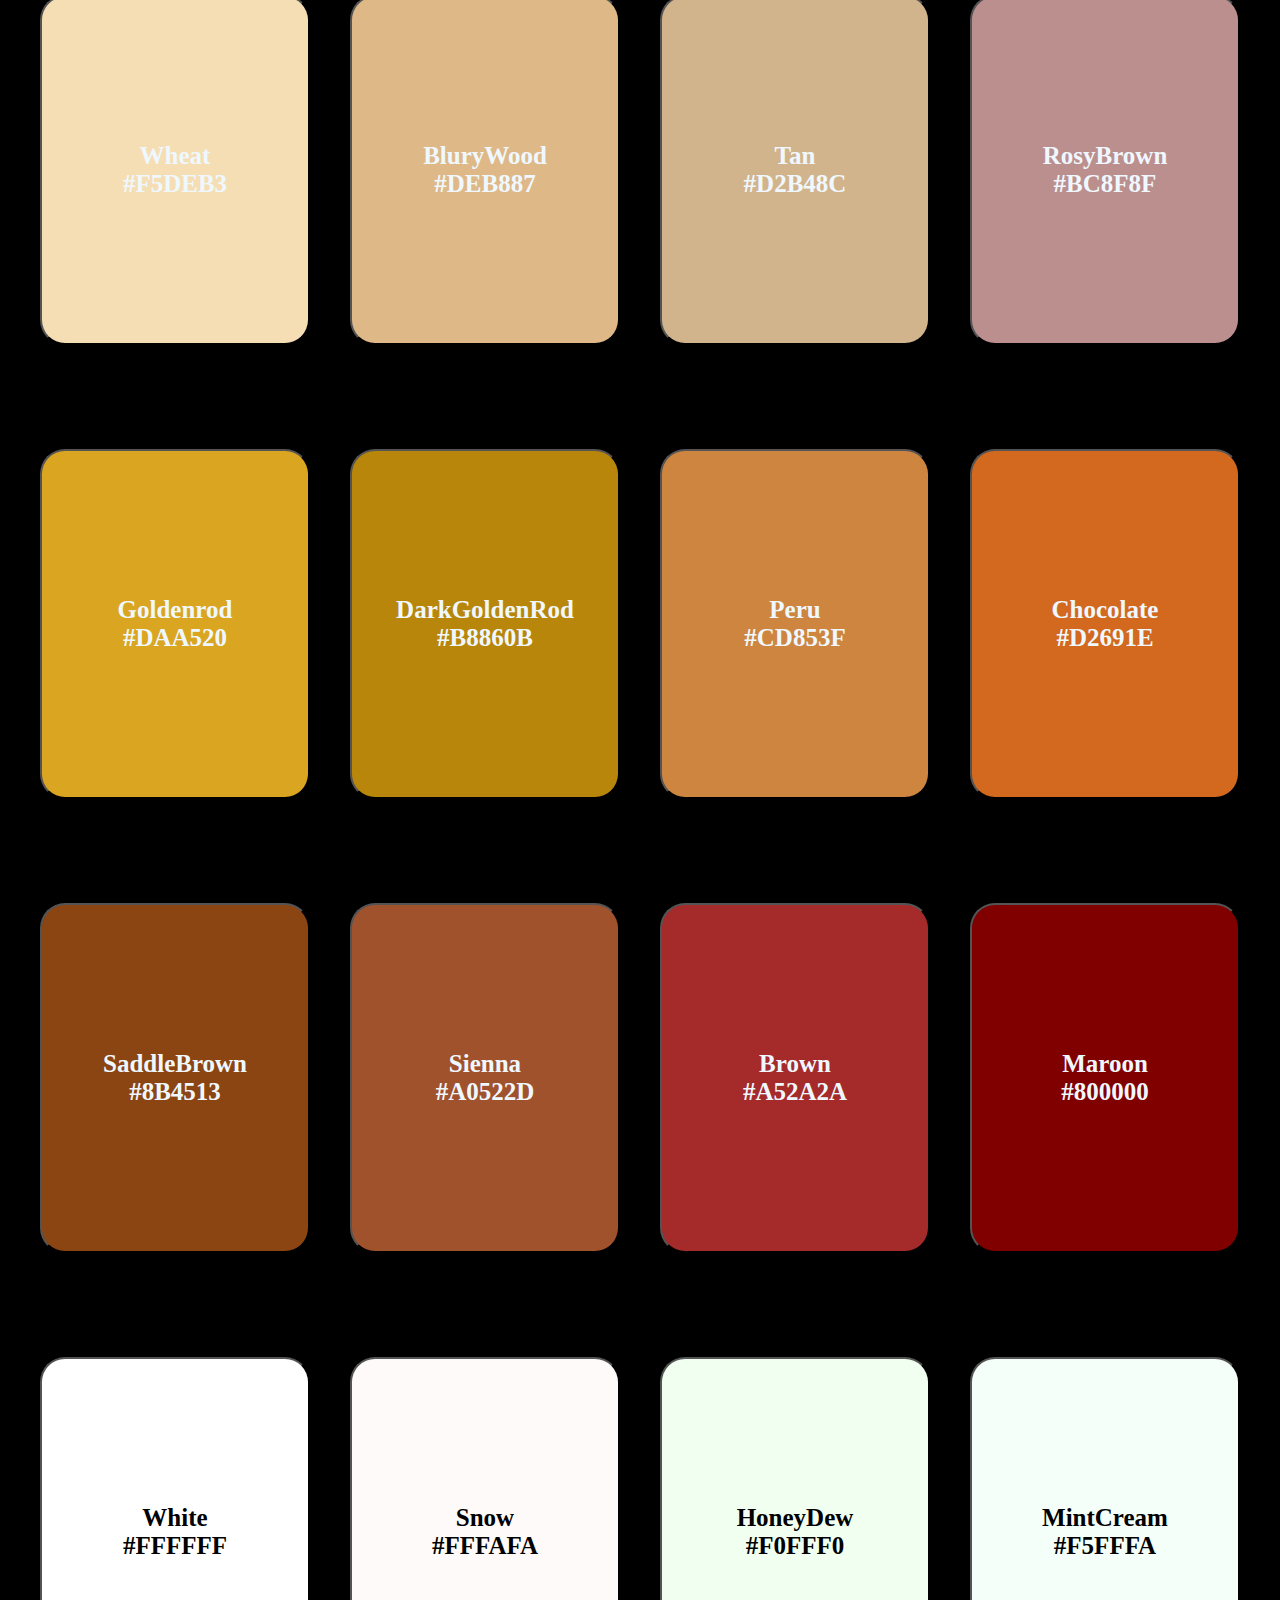
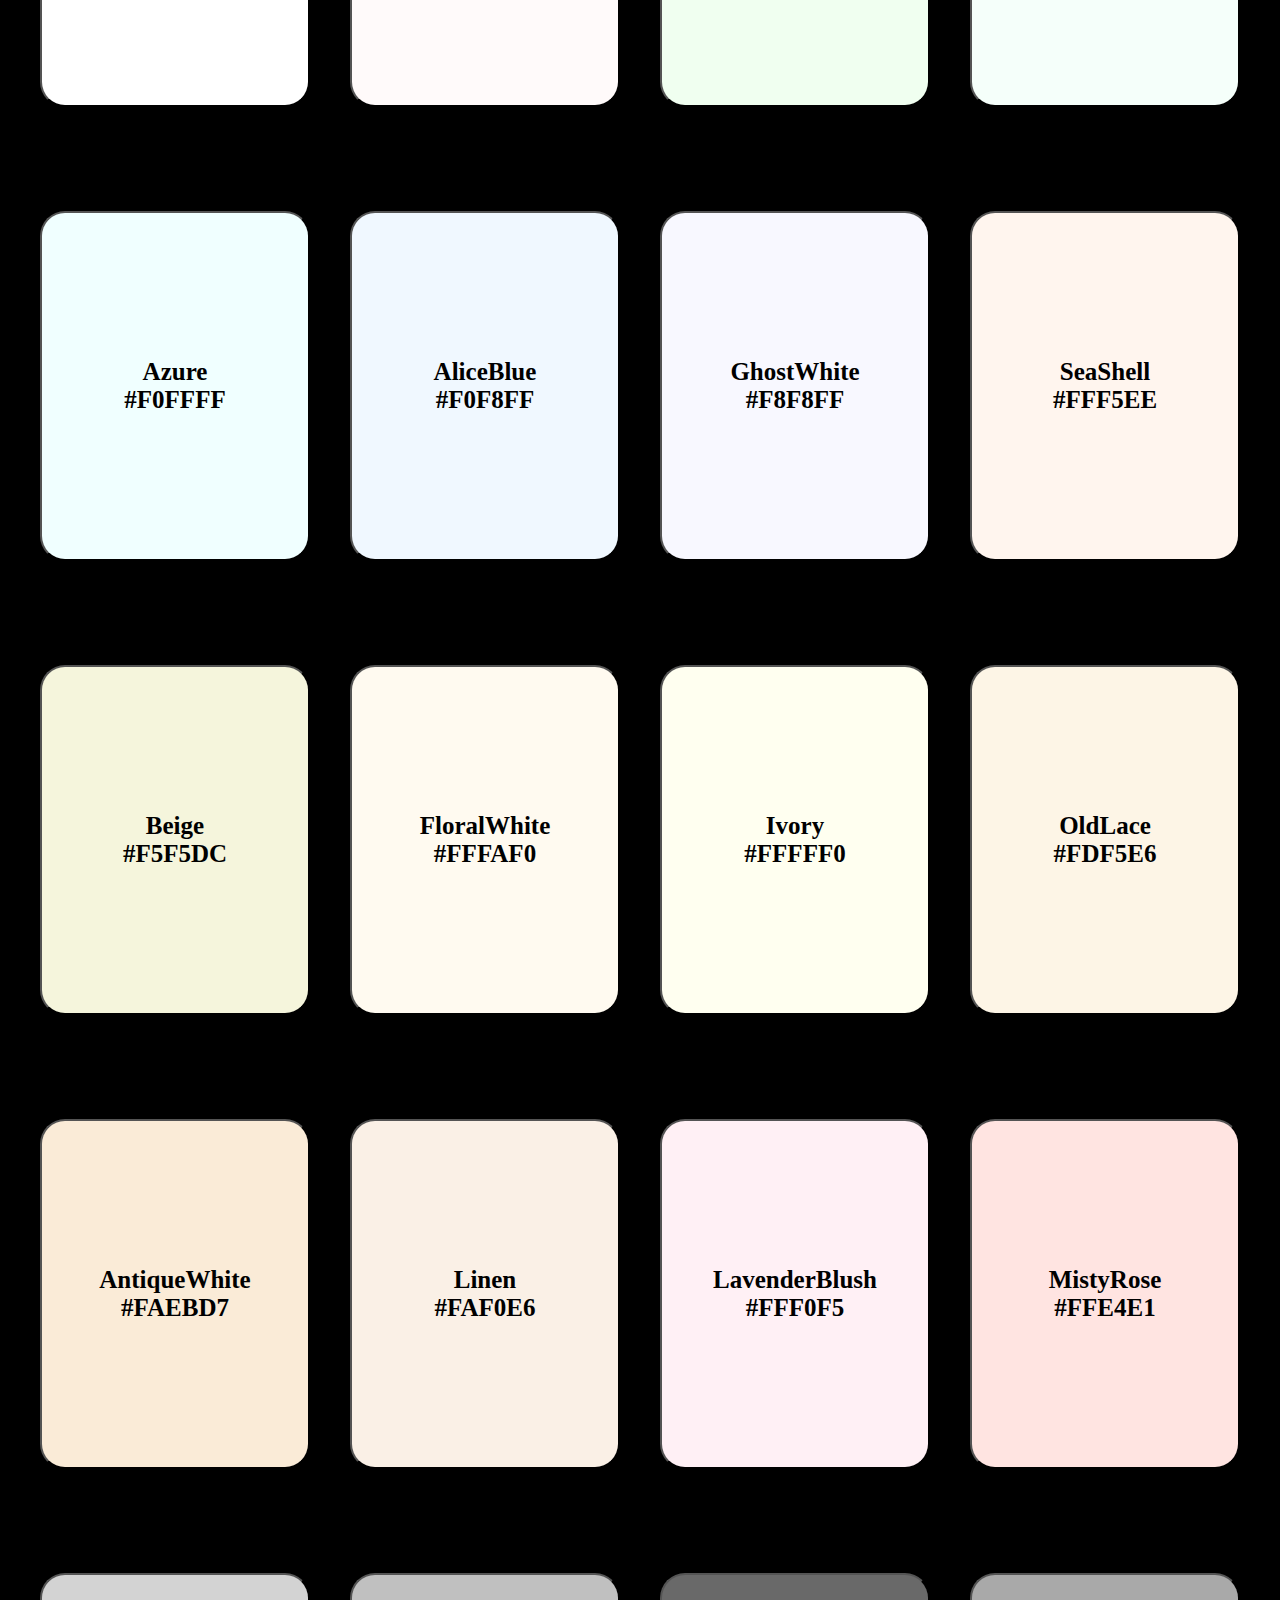
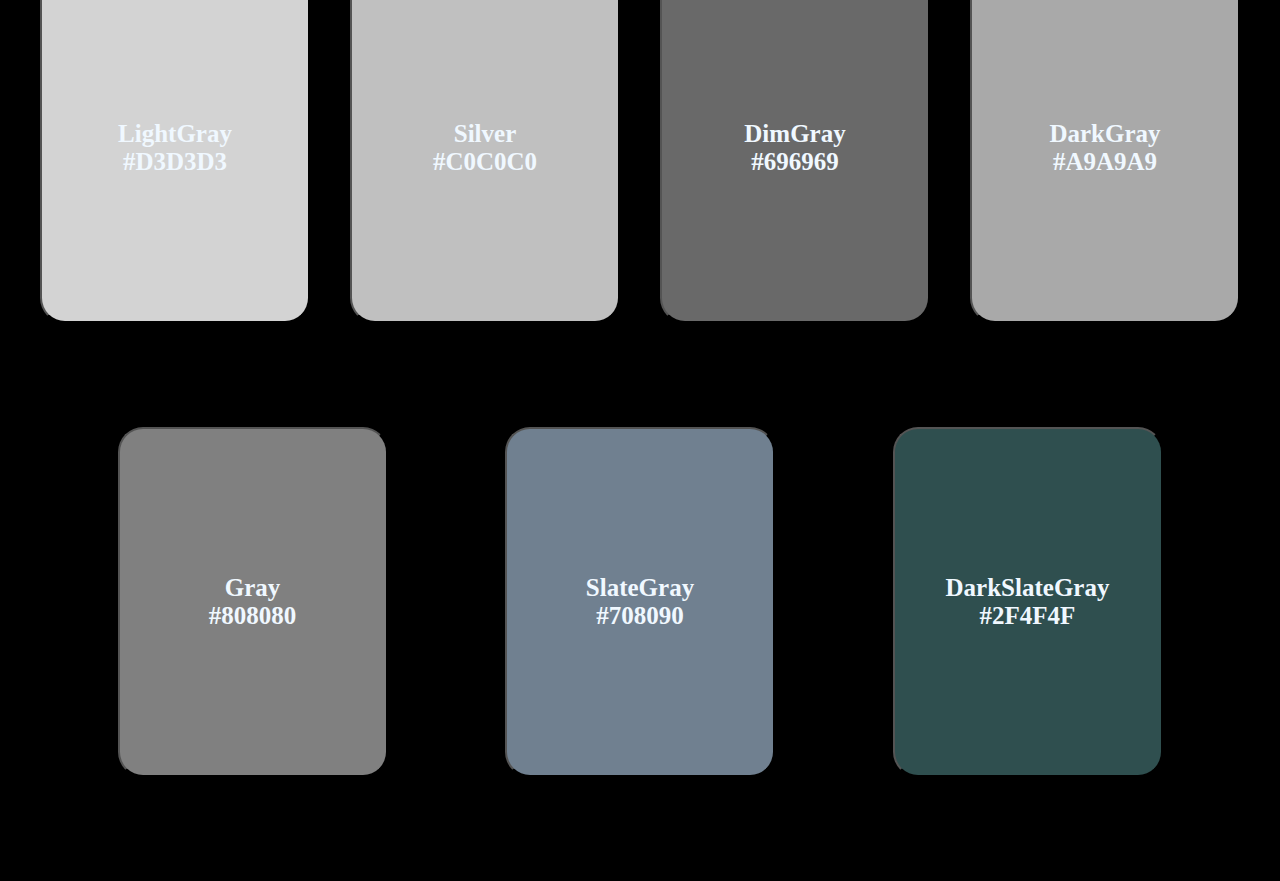
==== commit 764f0b81: "modified scroll" ====
--- a/index.html
+++ b/index.html
@@ -36,7 +36,6 @@
 <body>
     <nav class="navi">
         <h3 >ColorBar</h3>
-        <img src="color-palette.png" height="50px" width="50px">
      <!-- <a href="AboutMe.html" style="text-decoration: none">
         <h2 class="about">About Me</h2></a> -->
     </nav> 
--- a/style.css
+++ b/style.css
@@ -12,6 +12,7 @@
   padding: 20px;
  
 }
+
 h1{
     text-align: center;
   font-size: 4rem;
